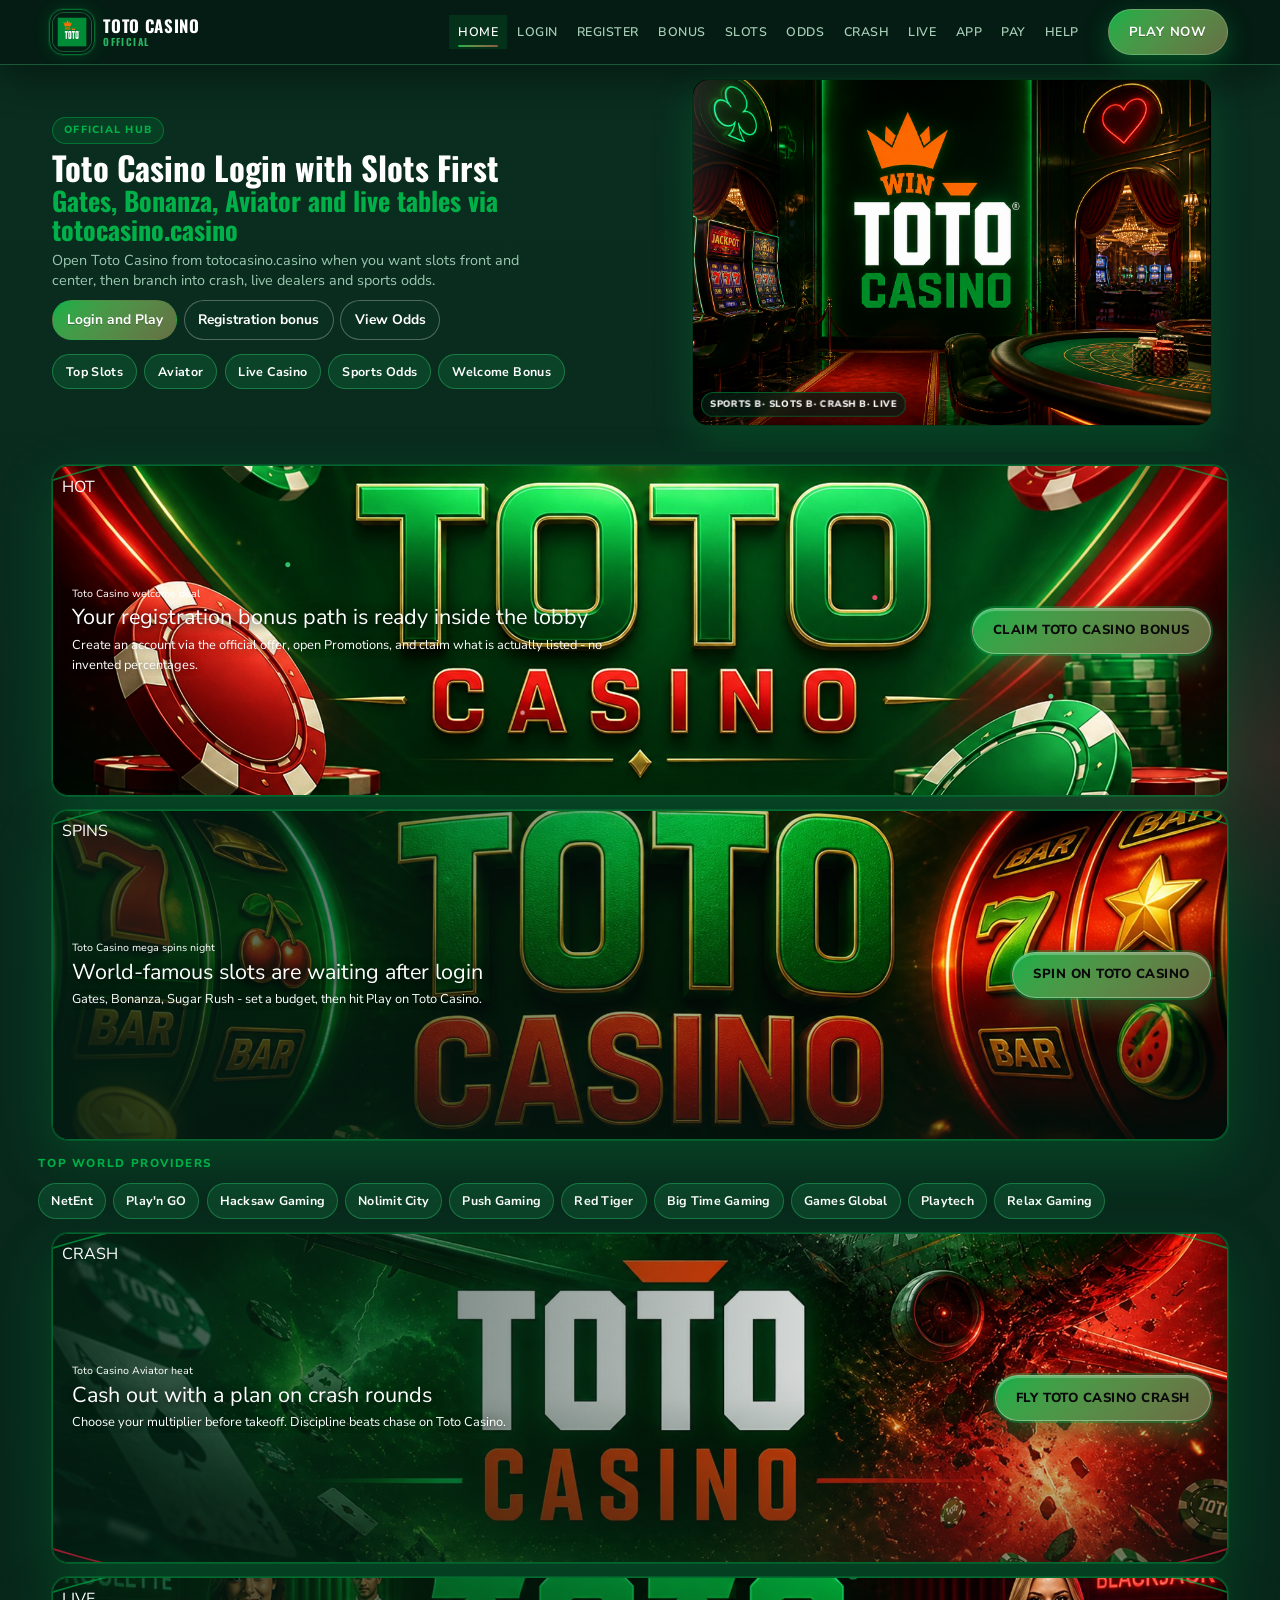
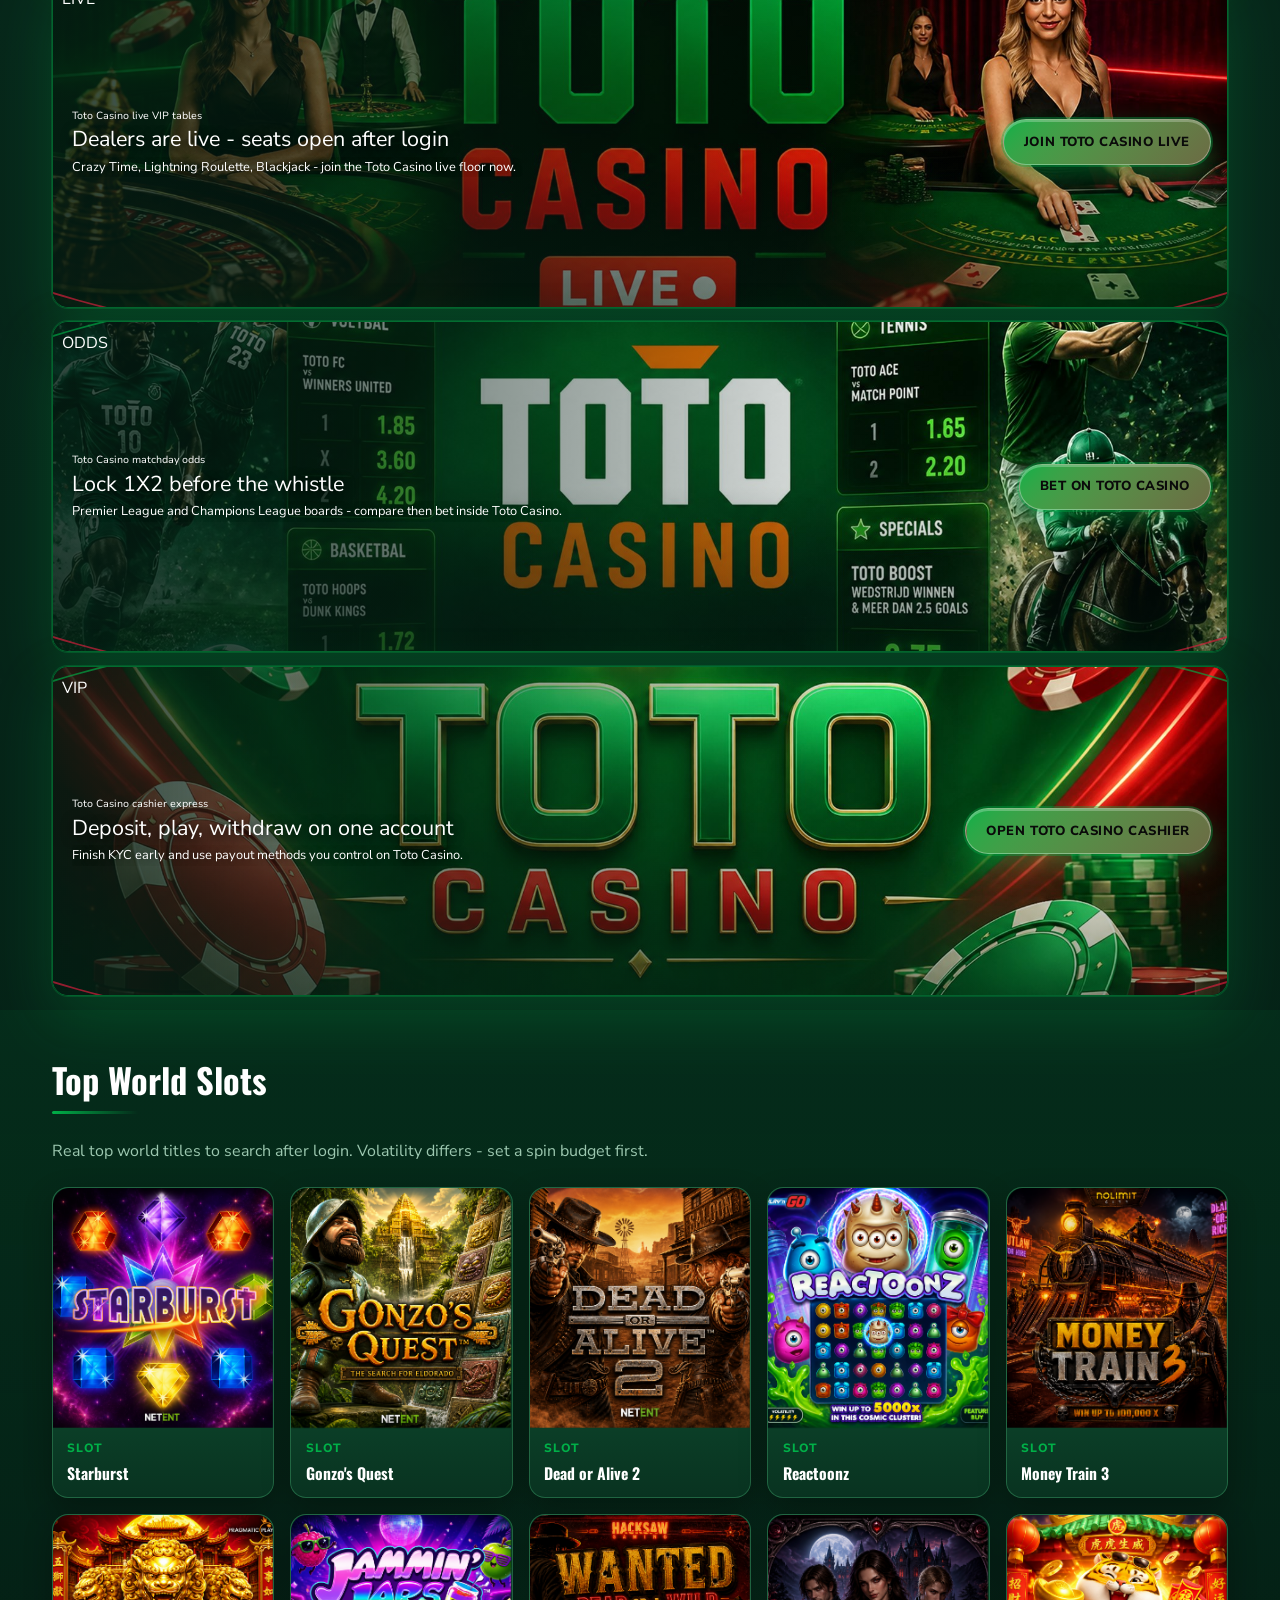
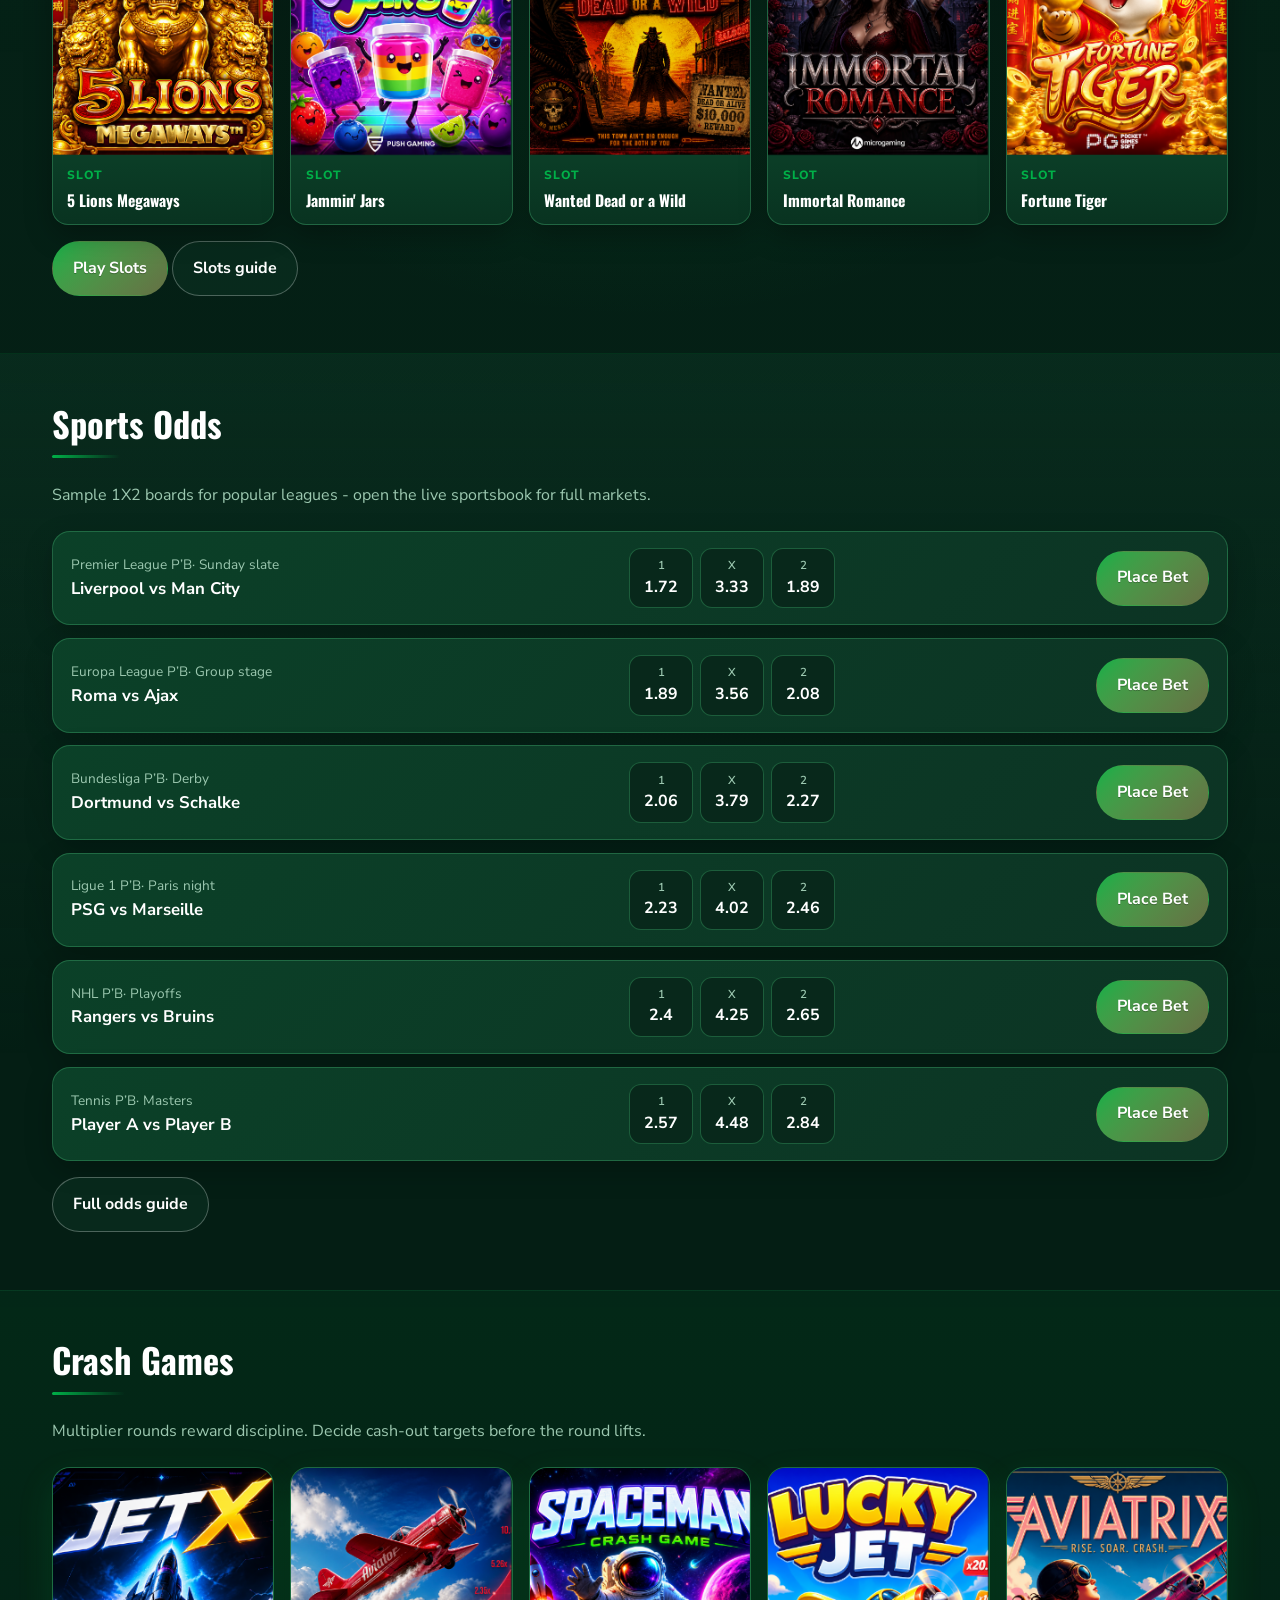
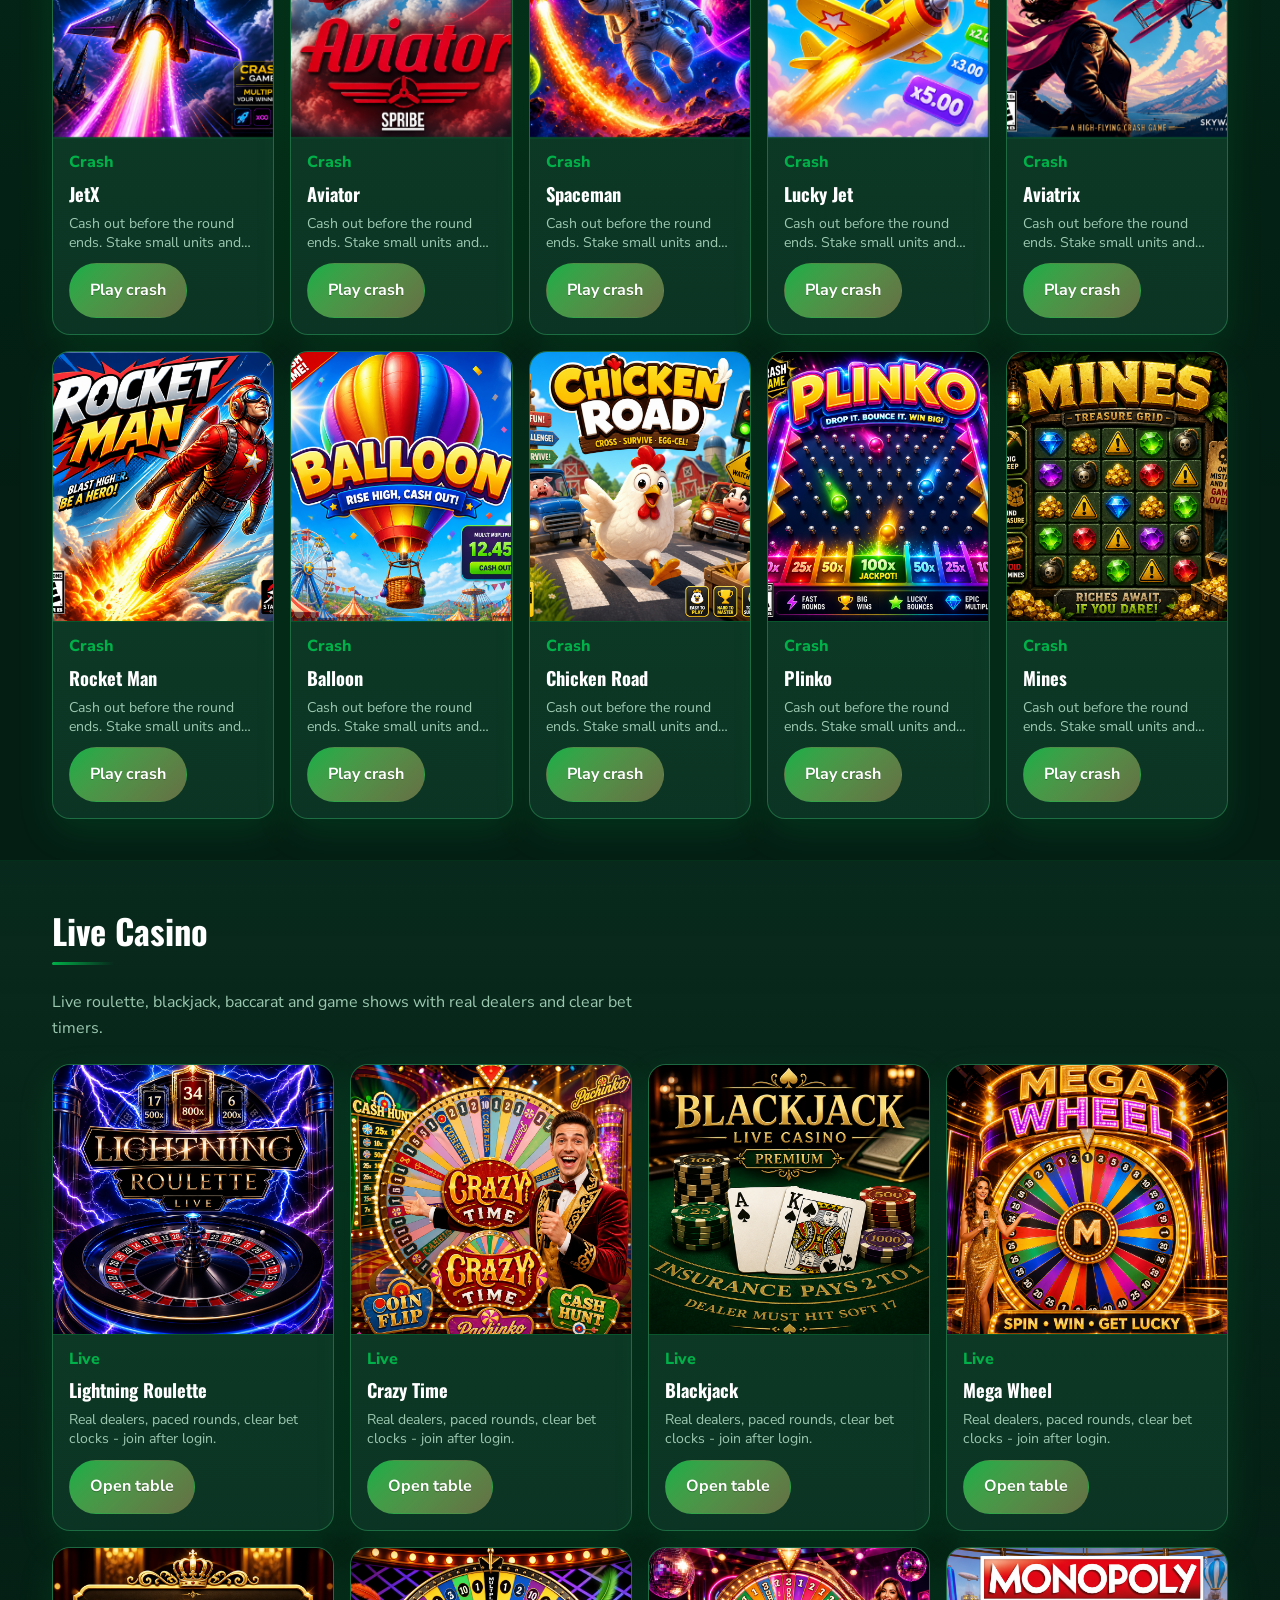
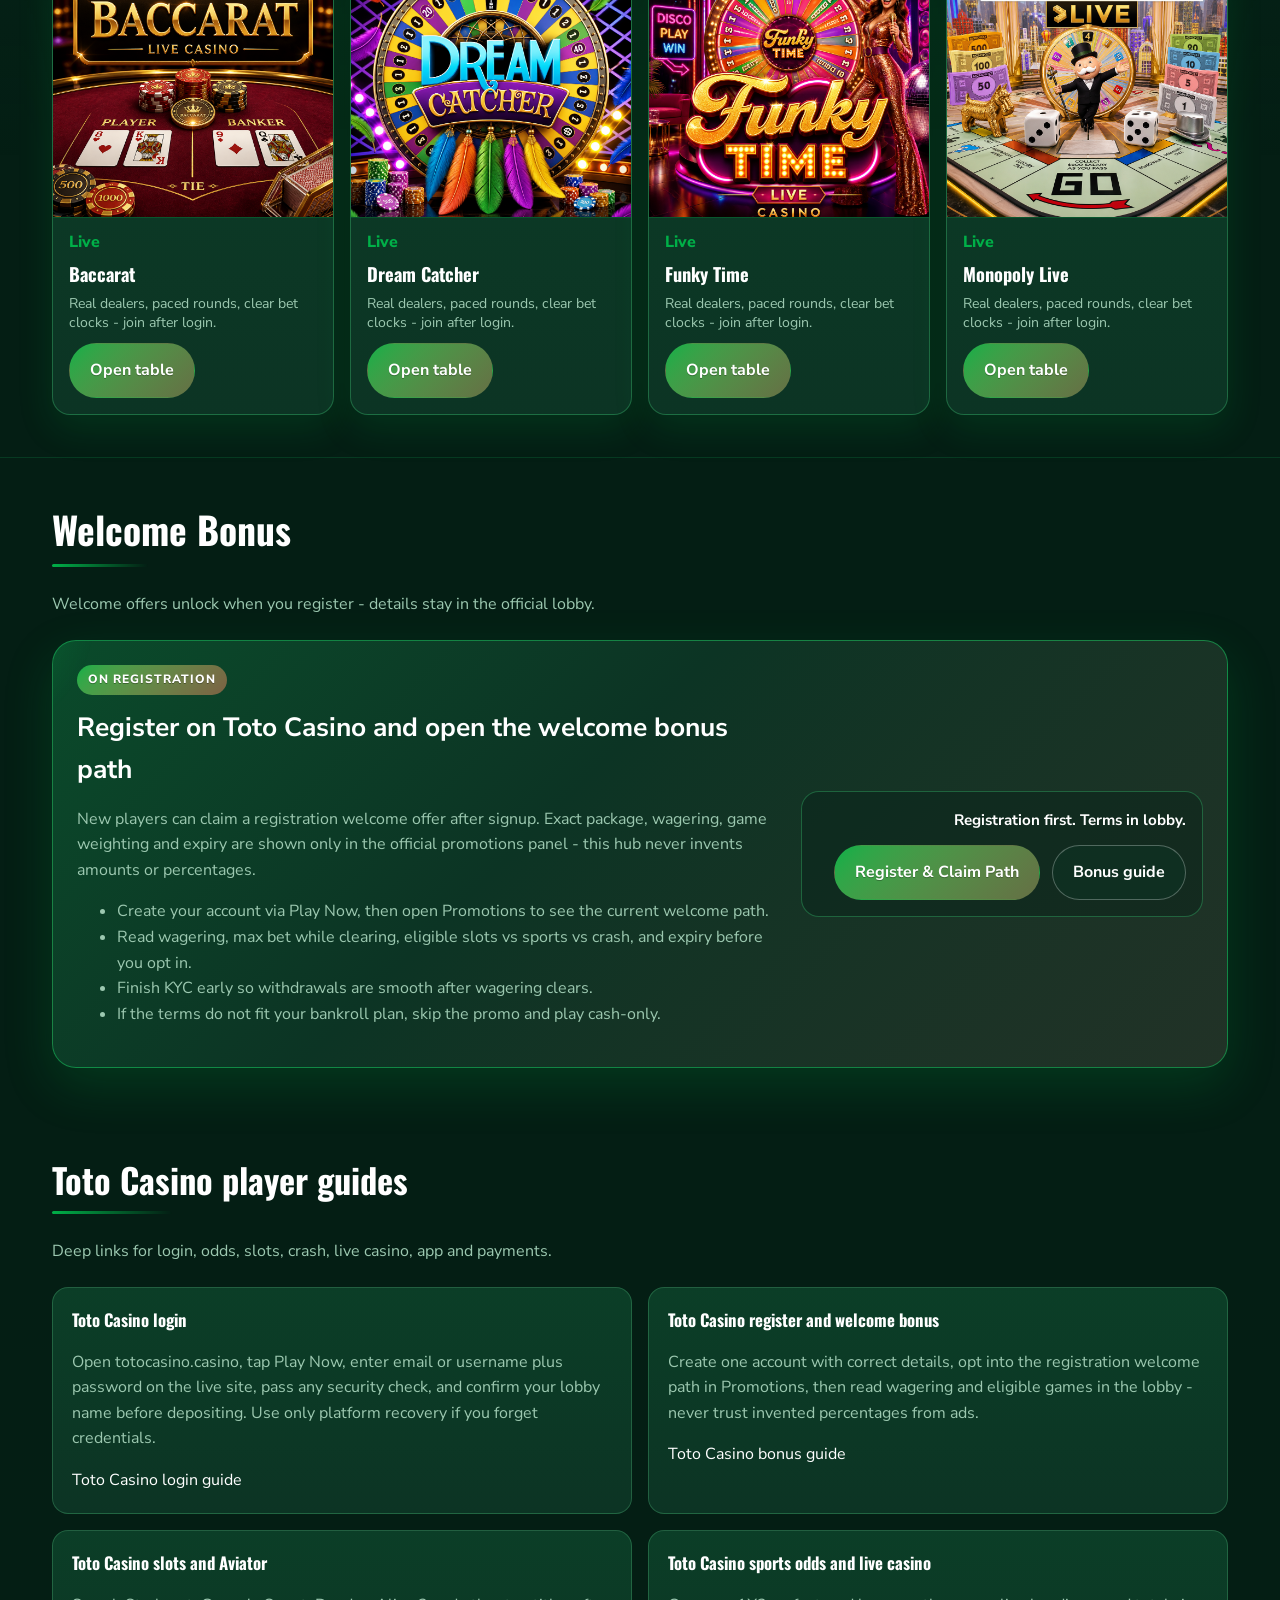
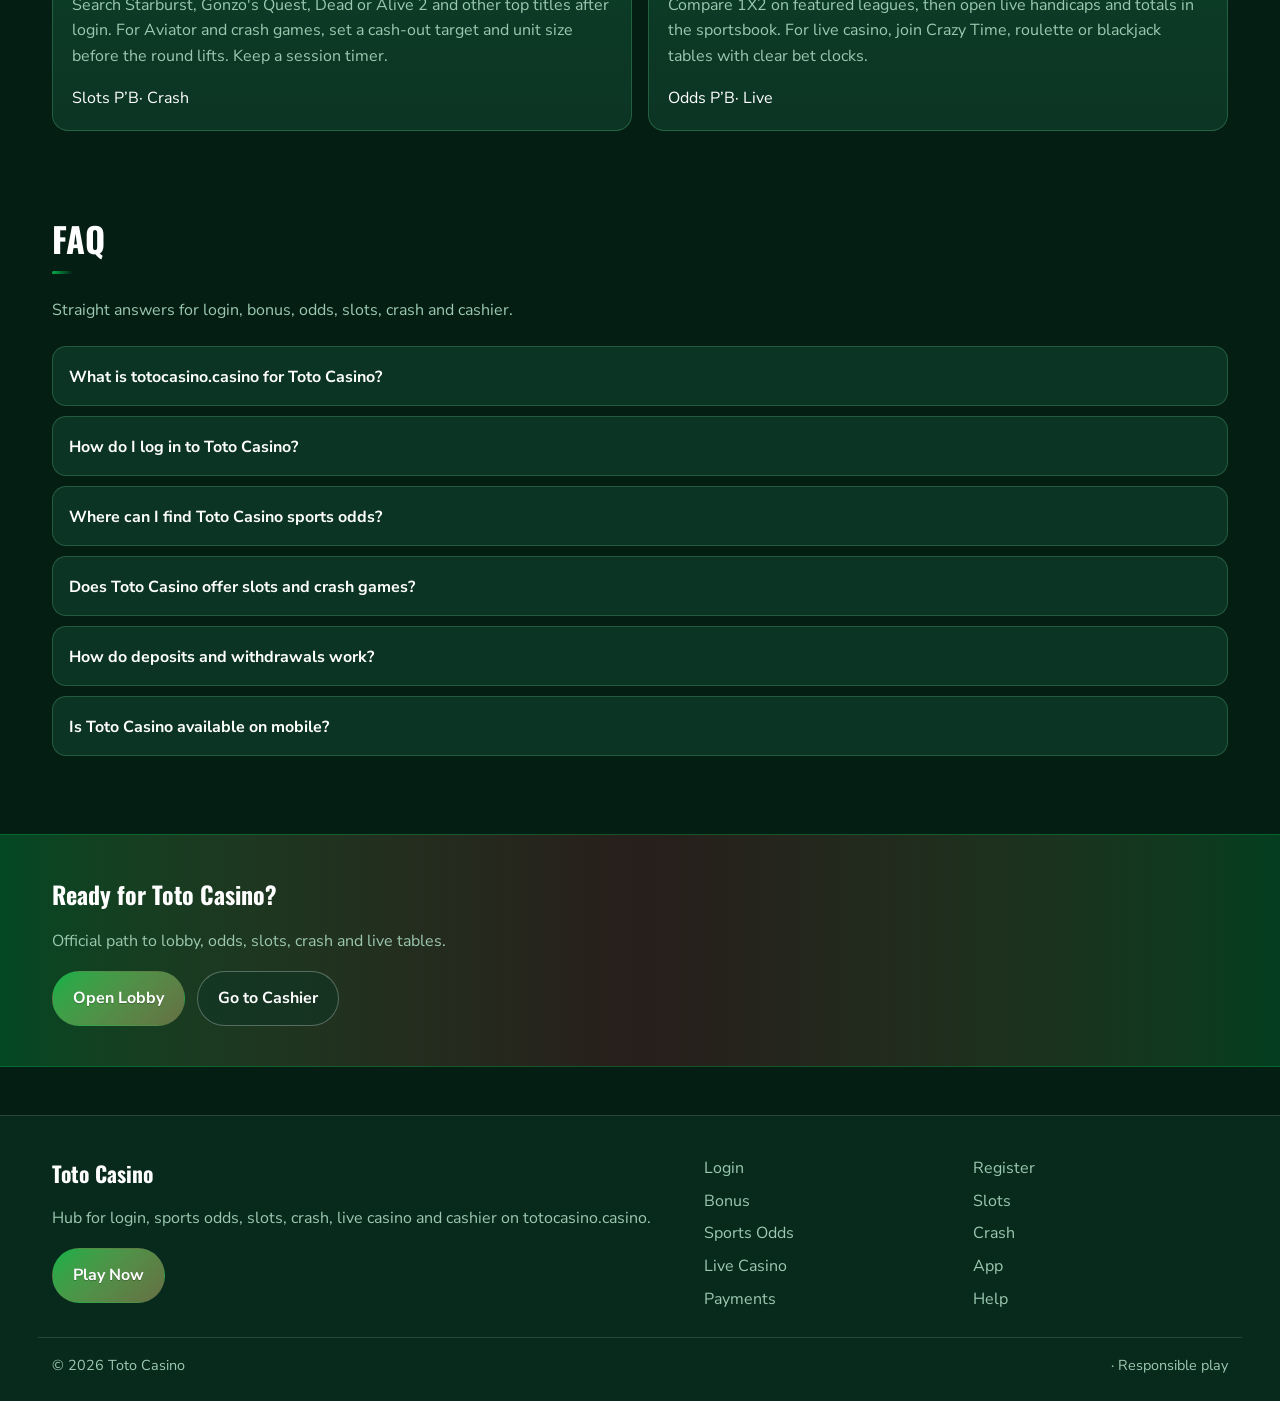
==== index.html @ 25c6467b "Launch Toto Casino hub on totocasino.casino" ====
<!DOCTYPE html>
<html lang="en">
<head>
<meta charset="utf-8">
<meta name="viewport" content="width=device-width, initial-scale=1">
<title>Toto Casino Login, Slots, Aviator Crash &amp; Live Casino | totocasino.casino</title>
<meta name="description" content="Toto Casino on totocasino.casino: official login, register bonus path, world slots, Aviator crash, live casino and sports odds.">
<meta name="keywords" content="Toto Casino, Toto Casino login, Toto Casino register, Toto Casino bonus, Toto Casino slots, Toto Casino Aviator, Toto Casino live casino, Toto Casino odds, Toto Casino app, Toto Casino deposit, Starburst, Gonzo&#39;s Quest, Dead or Alive 2, Aviator, crash games, sports betting, totocasino.casino">
<meta name="robots" content="index,follow,max-image-preview:large">
<link rel="canonical" href="https://totocasino.casino/">
<meta property="og:type" content="website">
<meta property="og:site_name" content="Toto Casino">
<meta property="og:title" content="Toto Casino Login, Slots, Aviator Crash &amp; Live Casino | totocasino.casino">
<meta property="og:description" content="Toto Casino on totocasino.casino: official login, register bonus path, world slots, Aviator crash, live casino and sports odds.">
<meta property="og:url" content="https://totocasino.casino/">
<meta property="og:image" content="https://totocasino.casino/assets/brand/logo.png">
<meta name="twitter:card" content="summary_large_image">
<meta name="twitter:title" content="Toto Casino Login, Slots, Aviator Crash &amp; Live Casino | totocasino.casino">
<meta name="twitter:description" content="Toto Casino on totocasino.casino: official login, register bonus path, world slots, Aviator crash, live casino and sports odds.">
<meta name="twitter:image" content="https://totocasino.casino/assets/brand/logo.png">
<link rel="icon" href="/favicon.ico" sizes="any">
<link rel="icon" type="image/png" sizes="48x48" href="/favicon-48x48.png">
<link rel="icon" type="image/png" sizes="96x96" href="/favicon-96x96.png">
<link rel="icon" type="image/png" sizes="192x192" href="/favicon-192x192.png">
<link rel="apple-touch-icon" sizes="180x180" href="/apple-touch-icon.png">
<link rel="manifest" href="/site.webmanifest">
<link rel="preconnect" href="https://fonts.googleapis.com">
<link rel="preconnect" href="https://fonts.gstatic.com" crossorigin>
<link href="https://fonts.googleapis.com/css2?family=Oswald:wght@600;700&family=Nunito+Sans:wght@400;600;700&display=swap" rel="stylesheet">
<link rel="stylesheet" href="/css/styles.css">
<link rel="stylesheet" href="/css/i18n.css">
<script type="application/ld+json">{"@context":"https://schema.org","@type":"FAQPage","url":"https://totocasino.casino/","mainEntity":[{"@type":"Question","name":"What is totocasino.casino for Toto Casino?","acceptedAnswer":{"@type":"Answer","text":"totocasino.casino is the SEO hub for Toto Casino login, sports odds, slots, crash games, live casino and cashier. Tap Play Now and confirm you land on the live Toto Casino platform."}},{"@type":"Question","name":"How do I log in to Toto Casino?","acceptedAnswer":{"@type":"Answer","text":"Open Play Now from totocasino.casino, enter your registered email or username and password on the live site, complete any security check, then confirm your account name appears in the lobby header."}},{"@type":"Question","name":"Where can I find Toto Casino sports odds?","acceptedAnswer":{"@type":"Answer","text":"Use the sports / odds section on this hub, then continue to the live Toto Casino sportsbook for 1X2, handicaps, totals and in-play markets across major leagues."}},{"@type":"Question","name":"Does Toto Casino offer slots and crash games?","acceptedAnswer":{"@type":"Answer","text":"Yes. Popular slots and crash titles are highlighted here so you can jump straight into the lobby catalog after login. Set a session budget before spinning."}},{"@type":"Question","name":"How do deposits and withdrawals work?","acceptedAnswer":{"@type":"Answer","text":"Fund via the cashier after login, complete KYC early if prompted, and use the same methods for withdrawals. Keep billing details consistent with your profile."}},{"@type":"Question","name":"Is Toto Casino available on mobile?","acceptedAnswer":{"@type":"Answer","text":"One account works on phone and desktop browsers. Prefer a stable connection, avoid shared devices, and log out after cash sessions on borrowed phones."}}]}</script>
</head>
<body class="layout-4 home">
<header class="site-header" id="siteHeader">
<div class="wrap header-bar">
<a class="brand" href="/" aria-label="Toto Casino home">
<span class="brand-mark"><img src="/assets/brand/logo.png" alt="Toto Casino logo" width="40" height="40"></span>
<span class="brand-copy"><span class="brand-name">Toto Casino</span><span class="brand-tag">Official</span></span>
</a>
<button class="nav-toggle" id="navToggle" aria-expanded="false" aria-controls="siteNav" type="button" aria-label="Open menu"><span></span><span></span><span></span></button>
<nav class="site-nav" id="siteNav" aria-label="Primary"><a class="nav-link is-active" href="/">Home</a><a class="nav-link" href="/tcasino-login.html">Login</a><a class="nav-link" href="/tcasino-register.html">Register</a><a class="nav-link" href="/tcasino-bonus.html">Bonus</a><a class="nav-link" href="/tcasino-slots.html">Slots</a><a class="nav-link" href="/tcasino-odds.html">Odds</a><a class="nav-link" href="/tcasino-crash.html">Crash</a><a class="nav-link" href="/tcasino-live.html">Live</a><a class="nav-link" href="/tcasino-app.html">App</a><a class="nav-link" href="/tcasino-pay.html">Pay</a><a class="nav-link" href="/tcasino-help.html">Help</a></nav>
<a class="btn btn-accent header-cta" href="https://martell888.online/wnXth5r9?sub_id_1=totocasino.casino" rel="nofollow sponsored noopener" target="_blank">Play Now</a>
</div>
</header>
<section class="hero"><div class="wrap"><div class="hero-shell">
<div class="hero-copy reveal">
<div class="eyebrow eyebrow-pill">Official hub</div>
<h1>Toto Casino Login with Slots First<span>Gates, Bonanza, Aviator and live tables via totocasino.casino</span></h1>
<p class="lead">Open Toto Casino from totocasino.casino when you want slots front and center, then branch into crash, live dealers and sports odds.</p>
<div class="cta-row">
<a class="btn btn-accent" href="https://martell888.online/wnXth5r9?sub_id_1=totocasino.casino" rel="nofollow sponsored noopener" target="_blank">Login and Play</a>
<a class="btn btn-ghost" href="/tcasino-bonus.html">Registration bonus</a>
<a class="btn btn-ghost" href="/tcasino-odds.html">View Odds</a>
</div>
<div class="hero-chips" aria-label="Quick links">
<a class="chip chip-hot" href="#slots">Top Slots</a>
<a class="chip chip-hot" href="#crash">Aviator</a>
<a class="chip chip-hot" href="#live">Live Casino</a>
<a class="chip chip-hot" href="#odds">Sports Odds</a>
<a class="chip chip-hot" href="#bonus">Welcome Bonus</a>
</div>
</div>
<div class="hero-visual hero-stage reveal" aria-label="Toto Casino sports and betting">
<div class="hero-glow" aria-hidden="true"></div>
<img class="hero-img" src="/assets/hero.jpg" alt="Toto Casino sports betting and casino" width="768" height="1024" loading="eager">
<div class="hero-shine" aria-hidden="true"></div>
<div class="hero-badge">Sports В· Slots В· Crash В· Live</div>
</div>
</div></div></section>
<div class="wrap"><a class="promo-fx promo-jackpot reveal" href="https://martell888.online/wnXth5r9?sub_id_1=totocasino.casino" rel="nofollow sponsored noopener" target="_blank">
<span class="promo-badge">HOT</span>
<span class="promo-fx-glow" aria-hidden="true"></span>
<span class="promo-fx-scan" aria-hidden="true"></span>
<span class="promo-fx-particles" aria-hidden="true"></span>
<span class="promo-fx-rays" aria-hidden="true"></span>
<span class="promo-fx-ring" aria-hidden="true"></span>
<div class="promo-media"><img src="/assets/promo/promo-bonus.jpg" alt="Toto Casino promo" width="960" height="540" loading="lazy"></div>
<div class="promo-copy"><span class="promo-kicker">Toto Casino welcome deal</span><div class="promo-title">Your registration bonus path is ready inside the lobby</div><p class="promo-sub">Create an account via the official offer, open Promotions, and claim what is actually listed - no invented percentages.</p></div>
<span class="promo-cta"><span class="promo-cta-shine" aria-hidden="true"></span><span class="promo-cta-label">Claim Toto Casino bonus</span></span>
</a></div>
<div class="wrap"><a class="promo-fx promo-neon reveal" href="https://martell888.online/wnXth5r9?sub_id_1=totocasino.casino" rel="nofollow sponsored noopener" target="_blank">
<span class="promo-badge">SPINS</span>
<span class="promo-fx-glow" aria-hidden="true"></span>
<span class="promo-fx-scan" aria-hidden="true"></span>
<span class="promo-fx-particles" aria-hidden="true"></span>
<span class="promo-fx-rays" aria-hidden="true"></span>
<span class="promo-fx-ring" aria-hidden="true"></span>
<div class="promo-media"><img src="/assets/promo/promo-slots.jpg" alt="Toto Casino promo" width="960" height="540" loading="lazy"></div>
<div class="promo-copy"><span class="promo-kicker">Toto Casino mega spins night</span><div class="promo-title">World-famous slots are waiting after login</div><p class="promo-sub">Gates, Bonanza, Sugar Rush - set a budget, then hit Play on Toto Casino.</p></div>
<span class="promo-cta"><span class="promo-cta-shine" aria-hidden="true"></span><span class="promo-cta-label">Spin on Toto Casino</span></span>
</a></div>
<div class="providers-block reveal"><div class="providers-label">Top world providers</div><div class="providers-strip"><a class="provider-chip" href="https://martell888.online/wnXth5r9?sub_id_1=totocasino.casino" rel="nofollow sponsored noopener" target="_blank">NetEnt</a><a class="provider-chip" href="https://martell888.online/wnXth5r9?sub_id_1=totocasino.casino" rel="nofollow sponsored noopener" target="_blank">Play&#39;n GO</a><a class="provider-chip" href="https://martell888.online/wnXth5r9?sub_id_1=totocasino.casino" rel="nofollow sponsored noopener" target="_blank">Hacksaw Gaming</a><a class="provider-chip" href="https://martell888.online/wnXth5r9?sub_id_1=totocasino.casino" rel="nofollow sponsored noopener" target="_blank">Nolimit City</a><a class="provider-chip" href="https://martell888.online/wnXth5r9?sub_id_1=totocasino.casino" rel="nofollow sponsored noopener" target="_blank">Push Gaming</a><a class="provider-chip" href="https://martell888.online/wnXth5r9?sub_id_1=totocasino.casino" rel="nofollow sponsored noopener" target="_blank">Red Tiger</a><a class="provider-chip" href="https://martell888.online/wnXth5r9?sub_id_1=totocasino.casino" rel="nofollow sponsored noopener" target="_blank">Big Time Gaming</a><a class="provider-chip" href="https://martell888.online/wnXth5r9?sub_id_1=totocasino.casino" rel="nofollow sponsored noopener" target="_blank">Games Global</a><a class="provider-chip" href="https://martell888.online/wnXth5r9?sub_id_1=totocasino.casino" rel="nofollow sponsored noopener" target="_blank">Playtech</a><a class="provider-chip" href="https://martell888.online/wnXth5r9?sub_id_1=totocasino.casino" rel="nofollow sponsored noopener" target="_blank">Relax Gaming</a></div></div>
<div class="wrap"><a class="promo-fx promo-flame reveal" href="https://martell888.online/wnXth5r9?sub_id_1=totocasino.casino" rel="nofollow sponsored noopener" target="_blank">
<span class="promo-badge">CRASH</span>
<span class="promo-fx-glow" aria-hidden="true"></span>
<span class="promo-fx-scan" aria-hidden="true"></span>
<span class="promo-fx-particles" aria-hidden="true"></span>
<span class="promo-fx-rays" aria-hidden="true"></span>
<span class="promo-fx-ring" aria-hidden="true"></span>
<div class="promo-media"><img src="/assets/promo/promo-crash.jpg" alt="Toto Casino promo" width="960" height="540" loading="lazy"></div>
<div class="promo-copy"><span class="promo-kicker">Toto Casino Aviator heat</span><div class="promo-title">Cash out with a plan on crash rounds</div><p class="promo-sub">Choose your multiplier before takeoff. Discipline beats chase on Toto Casino.</p></div>
<span class="promo-cta"><span class="promo-cta-shine" aria-hidden="true"></span><span class="promo-cta-label">Fly Toto Casino crash</span></span>
</a></div>
<div class="wrap"><a class="promo-fx promo-roulette reveal" href="https://martell888.online/wnXth5r9?sub_id_1=totocasino.casino" rel="nofollow sponsored noopener" target="_blank">
<span class="promo-badge">LIVE</span>
<span class="promo-fx-glow" aria-hidden="true"></span>
<span class="promo-fx-scan" aria-hidden="true"></span>
<span class="promo-fx-particles" aria-hidden="true"></span>
<span class="promo-fx-rays" aria-hidden="true"></span>
<span class="promo-fx-ring" aria-hidden="true"></span>
<div class="promo-media"><img src="/assets/promo/promo-live.jpg" alt="Toto Casino promo" width="960" height="540" loading="lazy"></div>
<div class="promo-copy"><span class="promo-kicker">Toto Casino live VIP tables</span><div class="promo-title">Dealers are live - seats open after login</div><p class="promo-sub">Crazy Time, Lightning Roulette, Blackjack - join the Toto Casino live floor now.</p></div>
<span class="promo-cta"><span class="promo-cta-shine" aria-hidden="true"></span><span class="promo-cta-label">Join Toto Casino live</span></span>
</a></div>
<div class="wrap"><a class="promo-fx promo-blast reveal" href="https://martell888.online/wnXth5r9?sub_id_1=totocasino.casino" rel="nofollow sponsored noopener" target="_blank">
<span class="promo-badge">ODDS</span>
<span class="promo-fx-glow" aria-hidden="true"></span>
<span class="promo-fx-scan" aria-hidden="true"></span>
<span class="promo-fx-particles" aria-hidden="true"></span>
<span class="promo-fx-rays" aria-hidden="true"></span>
<span class="promo-fx-ring" aria-hidden="true"></span>
<div class="promo-media"><img src="/assets/promo/promo-odds.jpg" alt="Toto Casino promo" width="960" height="540" loading="lazy"></div>
<div class="promo-copy"><span class="promo-kicker">Toto Casino matchday odds</span><div class="promo-title">Lock 1X2 before the whistle</div><p class="promo-sub">Premier League and Champions League boards - compare then bet inside Toto Casino.</p></div>
<span class="promo-cta"><span class="promo-cta-shine" aria-hidden="true"></span><span class="promo-cta-label">Bet on Toto Casino</span></span>
</a></div>
<div class="wrap"><a class="promo-fx promo-vip reveal" href="https://martell888.online/wnXth5r9?sub_id_1=totocasino.casino" rel="nofollow sponsored noopener" target="_blank">
<span class="promo-badge">VIP</span>
<span class="promo-fx-glow" aria-hidden="true"></span>
<span class="promo-fx-scan" aria-hidden="true"></span>
<span class="promo-fx-particles" aria-hidden="true"></span>
<span class="promo-fx-rays" aria-hidden="true"></span>
<span class="promo-fx-ring" aria-hidden="true"></span>
<div class="promo-media"><img src="/assets/promo/promo-cashier.jpg" alt="Toto Casino promo" width="960" height="540" loading="lazy"></div>
<div class="promo-copy"><span class="promo-kicker">Toto Casino cashier express</span><div class="promo-title">Deposit, play, withdraw on one account</div><p class="promo-sub">Finish KYC early and use payout methods you control on Toto Casino.</p></div>
<span class="promo-cta"><span class="promo-cta-shine" aria-hidden="true"></span><span class="promo-cta-label">Open Toto Casino cashier</span></span>
</a></div>
<section class="section section-hot" id="slots"><div class="wrap">
<div class="section-head"><h2>Top World Slots</h2><p class="mute">Real top world titles to search after login. Volatility differs - set a spin budget first.</p></div>
<div class="card-grid"><article class="game-card"><a class="js-offer-card" href="https://martell888.online/wnXth5r9?sub_id_1=totocasino.casino" rel="nofollow sponsored noopener" target="_blank"><img src="/assets/slots/slot-01.jpg" alt="Starburst" width="320" height="240" loading="lazy"><div class="card-meta"><div class="tag">Slot</div><h3>Starburst</h3></div></a></article><article class="game-card"><a class="js-offer-card" href="https://martell888.online/wnXth5r9?sub_id_1=totocasino.casino" rel="nofollow sponsored noopener" target="_blank"><img src="/assets/slots/slot-02.jpg" alt="Gonzo&#39;s Quest" width="320" height="240" loading="lazy"><div class="card-meta"><div class="tag">Slot</div><h3>Gonzo&#39;s Quest</h3></div></a></article><article class="game-card"><a class="js-offer-card" href="https://martell888.online/wnXth5r9?sub_id_1=totocasino.casino" rel="nofollow sponsored noopener" target="_blank"><img src="/assets/slots/slot-03.jpg" alt="Dead or Alive 2" width="320" height="240" loading="lazy"><div class="card-meta"><div class="tag">Slot</div><h3>Dead or Alive 2</h3></div></a></article><article class="game-card"><a class="js-offer-card" href="https://martell888.online/wnXth5r9?sub_id_1=totocasino.casino" rel="nofollow sponsored noopener" target="_blank"><img src="/assets/slots/slot-04.jpg" alt="Reactoonz" width="320" height="240" loading="lazy"><div class="card-meta"><div class="tag">Slot</div><h3>Reactoonz</h3></div></a></article><article class="game-card"><a class="js-offer-card" href="https://martell888.online/wnXth5r9?sub_id_1=totocasino.casino" rel="nofollow sponsored noopener" target="_blank"><img src="/assets/slots/slot-05.jpg" alt="Money Train 3" width="320" height="240" loading="lazy"><div class="card-meta"><div class="tag">Slot</div><h3>Money Train 3</h3></div></a></article><article class="game-card"><a class="js-offer-card" href="https://martell888.online/wnXth5r9?sub_id_1=totocasino.casino" rel="nofollow sponsored noopener" target="_blank"><img src="/assets/slots/slot-06.jpg" alt="5 Lions Megaways" width="320" height="240" loading="lazy"><div class="card-meta"><div class="tag">Slot</div><h3>5 Lions Megaways</h3></div></a></article><article class="game-card"><a class="js-offer-card" href="https://martell888.online/wnXth5r9?sub_id_1=totocasino.casino" rel="nofollow sponsored noopener" target="_blank"><img src="/assets/slots/slot-07.jpg" alt="Jammin&#39; Jars" width="320" height="240" loading="lazy"><div class="card-meta"><div class="tag">Slot</div><h3>Jammin&#39; Jars</h3></div></a></article><article class="game-card"><a class="js-offer-card" href="https://martell888.online/wnXth5r9?sub_id_1=totocasino.casino" rel="nofollow sponsored noopener" target="_blank"><img src="/assets/slots/slot-08.jpg" alt="Wanted Dead or a Wild" width="320" height="240" loading="lazy"><div class="card-meta"><div class="tag">Slot</div><h3>Wanted Dead or a Wild</h3></div></a></article><article class="game-card"><a class="js-offer-card" href="https://martell888.online/wnXth5r9?sub_id_1=totocasino.casino" rel="nofollow sponsored noopener" target="_blank"><img src="/assets/slots/slot-09.jpg" alt="Immortal Romance" width="320" height="240" loading="lazy"><div class="card-meta"><div class="tag">Slot</div><h3>Immortal Romance</h3></div></a></article><article class="game-card"><a class="js-offer-card" href="https://martell888.online/wnXth5r9?sub_id_1=totocasino.casino" rel="nofollow sponsored noopener" target="_blank"><img src="/assets/slots/slot-10.jpg" alt="Fortune Tiger" width="320" height="240" loading="lazy"><div class="card-meta"><div class="tag">Slot</div><h3>Fortune Tiger</h3></div></a></article></div>
<p style="margin-top:1rem"><a class="btn btn-accent" href="https://martell888.online/wnXth5r9?sub_id_1=totocasino.casino" rel="nofollow sponsored noopener" target="_blank">Play Slots</a>
<a class="btn btn-ghost" href="/tcasino-slots.html">Slots guide</a></p>
</div></section>
<section class="section section-alt" id="odds"><div class="wrap">
<div class="section-head"><h2>Sports Odds</h2><p class="mute">Sample 1X2 boards for popular leagues - open the live sportsbook for full markets.</p></div>
<div class="odds-board"><article class="odds-row">
<div><div class="odds-meta">Premier League Р’В· Sunday slate</div>
<div class="odds-match">Liverpool vs Man City</div></div>
<div class="odds-prices"><div class="price"><small>1</small>1.72</div><div class="price"><small>X</small>3.33</div><div class="price"><small>2</small>1.89</div></div>
<a class="btn btn-accent" href="https://martell888.online/wnXth5r9?sub_id_1=totocasino.casino" rel="nofollow sponsored noopener" target="_blank">Place Bet</a>
</article>
<article class="odds-row">
<div><div class="odds-meta">Europa League Р’В· Group stage</div>
<div class="odds-match">Roma vs Ajax</div></div>
<div class="odds-prices"><div class="price"><small>1</small>1.89</div><div class="price"><small>X</small>3.56</div><div class="price"><small>2</small>2.08</div></div>
<a class="btn btn-accent" href="https://martell888.online/wnXth5r9?sub_id_1=totocasino.casino" rel="nofollow sponsored noopener" target="_blank">Place Bet</a>
</article>
<article class="odds-row">
<div><div class="odds-meta">Bundesliga Р’В· Derby</div>
<div class="odds-match">Dortmund vs Schalke</div></div>
<div class="odds-prices"><div class="price"><small>1</small>2.06</div><div class="price"><small>X</small>3.79</div><div class="price"><small>2</small>2.27</div></div>
<a class="btn btn-accent" href="https://martell888.online/wnXth5r9?sub_id_1=totocasino.casino" rel="nofollow sponsored noopener" target="_blank">Place Bet</a>
</article>
<article class="odds-row">
<div><div class="odds-meta">Ligue 1 Р’В· Paris night</div>
<div class="odds-match">PSG vs Marseille</div></div>
<div class="odds-prices"><div class="price"><small>1</small>2.23</div><div class="price"><small>X</small>4.02</div><div class="price"><small>2</small>2.46</div></div>
<a class="btn btn-accent" href="https://martell888.online/wnXth5r9?sub_id_1=totocasino.casino" rel="nofollow sponsored noopener" target="_blank">Place Bet</a>
</article>
<article class="odds-row">
<div><div class="odds-meta">NHL Р’В· Playoffs</div>
<div class="odds-match">Rangers vs Bruins</div></div>
<div class="odds-prices"><div class="price"><small>1</small>2.4</div><div class="price"><small>X</small>4.25</div><div class="price"><small>2</small>2.65</div></div>
<a class="btn btn-accent" href="https://martell888.online/wnXth5r9?sub_id_1=totocasino.casino" rel="nofollow sponsored noopener" target="_blank">Place Bet</a>
</article>
<article class="odds-row">
<div><div class="odds-meta">Tennis Р’В· Masters</div>
<div class="odds-match">Player A vs Player B</div></div>
<div class="odds-prices"><div class="price"><small>1</small>2.57</div><div class="price"><small>X</small>4.48</div><div class="price"><small>2</small>2.84</div></div>
<a class="btn btn-accent" href="https://martell888.online/wnXth5r9?sub_id_1=totocasino.casino" rel="nofollow sponsored noopener" target="_blank">Place Bet</a>
</article></div>
<p style="margin-top:1rem"><a class="btn btn-ghost" href="/tcasino-odds.html">Full odds guide</a></p>
</div></section>
<section class="section section-hot" id="crash"><div class="wrap">
<div class="section-head"><h2>Crash Games</h2><p class="mute">Multiplier rounds reward discipline. Decide cash-out targets before the round lifts.</p></div>
<div class="crash-grid"><article class="panel media-panel"><img src="/assets/crash/crash-01.jpg" alt="JetX" width="480" height="270" loading="lazy"><div class="tag">Crash</div><h3>JetX</h3><p class="mute">Cash out before the round ends. Stake small units and define an exit multiplier first.</p><a class="btn btn-accent" href="https://martell888.online/wnXth5r9?sub_id_1=totocasino.casino" rel="nofollow sponsored noopener" target="_blank">Play crash</a></article><article class="panel media-panel"><img src="/assets/crash/crash-02.jpg" alt="Aviator" width="480" height="270" loading="lazy"><div class="tag">Crash</div><h3>Aviator</h3><p class="mute">Cash out before the round ends. Stake small units and define an exit multiplier first.</p><a class="btn btn-accent" href="https://martell888.online/wnXth5r9?sub_id_1=totocasino.casino" rel="nofollow sponsored noopener" target="_blank">Play crash</a></article><article class="panel media-panel"><img src="/assets/crash/crash-03.jpg" alt="Spaceman" width="480" height="270" loading="lazy"><div class="tag">Crash</div><h3>Spaceman</h3><p class="mute">Cash out before the round ends. Stake small units and define an exit multiplier first.</p><a class="btn btn-accent" href="https://martell888.online/wnXth5r9?sub_id_1=totocasino.casino" rel="nofollow sponsored noopener" target="_blank">Play crash</a></article><article class="panel media-panel"><img src="/assets/crash/crash-04.jpg" alt="Lucky Jet" width="480" height="270" loading="lazy"><div class="tag">Crash</div><h3>Lucky Jet</h3><p class="mute">Cash out before the round ends. Stake small units and define an exit multiplier first.</p><a class="btn btn-accent" href="https://martell888.online/wnXth5r9?sub_id_1=totocasino.casino" rel="nofollow sponsored noopener" target="_blank">Play crash</a></article><article class="panel media-panel"><img src="/assets/crash/crash-05.jpg" alt="Aviatrix" width="480" height="270" loading="lazy"><div class="tag">Crash</div><h3>Aviatrix</h3><p class="mute">Cash out before the round ends. Stake small units and define an exit multiplier first.</p><a class="btn btn-accent" href="https://martell888.online/wnXth5r9?sub_id_1=totocasino.casino" rel="nofollow sponsored noopener" target="_blank">Play crash</a></article><article class="panel media-panel"><img src="/assets/crash/crash-06.jpg" alt="Rocket Man" width="480" height="270" loading="lazy"><div class="tag">Crash</div><h3>Rocket Man</h3><p class="mute">Cash out before the round ends. Stake small units and define an exit multiplier first.</p><a class="btn btn-accent" href="https://martell888.online/wnXth5r9?sub_id_1=totocasino.casino" rel="nofollow sponsored noopener" target="_blank">Play crash</a></article><article class="panel media-panel"><img src="/assets/crash/crash-07.jpg" alt="Balloon" width="480" height="270" loading="lazy"><div class="tag">Crash</div><h3>Balloon</h3><p class="mute">Cash out before the round ends. Stake small units and define an exit multiplier first.</p><a class="btn btn-accent" href="https://martell888.online/wnXth5r9?sub_id_1=totocasino.casino" rel="nofollow sponsored noopener" target="_blank">Play crash</a></article><article class="panel media-panel"><img src="/assets/crash/crash-08.jpg" alt="Chicken Road" width="480" height="270" loading="lazy"><div class="tag">Crash</div><h3>Chicken Road</h3><p class="mute">Cash out before the round ends. Stake small units and define an exit multiplier first.</p><a class="btn btn-accent" href="https://martell888.online/wnXth5r9?sub_id_1=totocasino.casino" rel="nofollow sponsored noopener" target="_blank">Play crash</a></article><article class="panel media-panel"><img src="/assets/crash/crash-09.jpg" alt="Plinko" width="480" height="270" loading="lazy"><div class="tag">Crash</div><h3>Plinko</h3><p class="mute">Cash out before the round ends. Stake small units and define an exit multiplier first.</p><a class="btn btn-accent" href="https://martell888.online/wnXth5r9?sub_id_1=totocasino.casino" rel="nofollow sponsored noopener" target="_blank">Play crash</a></article><article class="panel media-panel"><img src="/assets/crash/crash-10.jpg" alt="Mines" width="480" height="270" loading="lazy"><div class="tag">Crash</div><h3>Mines</h3><p class="mute">Cash out before the round ends. Stake small units and define an exit multiplier first.</p><a class="btn btn-accent" href="https://martell888.online/wnXth5r9?sub_id_1=totocasino.casino" rel="nofollow sponsored noopener" target="_blank">Play crash</a></article></div>
</div></section>
<section class="section section-alt" id="live"><div class="wrap">
<div class="section-head"><h2>Live Casino</h2><p class="mute">Live roulette, blackjack, baccarat and game shows with real dealers and clear bet timers.</p></div>
<div class="live-grid"><article class="panel media-panel"><img src="/assets/live/live-01.jpg" alt="Lightning Roulette" width="480" height="270" loading="lazy"><div class="tag">Live</div><h3>Lightning Roulette</h3><p class="mute">Real dealers, paced rounds, clear bet clocks - join after login.</p><a class="btn btn-accent" href="https://martell888.online/wnXth5r9?sub_id_1=totocasino.casino" rel="nofollow sponsored noopener" target="_blank">Open table</a></article><article class="panel media-panel"><img src="/assets/live/live-02.jpg" alt="Crazy Time" width="480" height="270" loading="lazy"><div class="tag">Live</div><h3>Crazy Time</h3><p class="mute">Real dealers, paced rounds, clear bet clocks - join after login.</p><a class="btn btn-accent" href="https://martell888.online/wnXth5r9?sub_id_1=totocasino.casino" rel="nofollow sponsored noopener" target="_blank">Open table</a></article><article class="panel media-panel"><img src="/assets/live/live-03.jpg" alt="Blackjack" width="480" height="270" loading="lazy"><div class="tag">Live</div><h3>Blackjack</h3><p class="mute">Real dealers, paced rounds, clear bet clocks - join after login.</p><a class="btn btn-accent" href="https://martell888.online/wnXth5r9?sub_id_1=totocasino.casino" rel="nofollow sponsored noopener" target="_blank">Open table</a></article><article class="panel media-panel"><img src="/assets/live/live-04.jpg" alt="Mega Wheel" width="480" height="270" loading="lazy"><div class="tag">Live</div><h3>Mega Wheel</h3><p class="mute">Real dealers, paced rounds, clear bet clocks - join after login.</p><a class="btn btn-accent" href="https://martell888.online/wnXth5r9?sub_id_1=totocasino.casino" rel="nofollow sponsored noopener" target="_blank">Open table</a></article><article class="panel media-panel"><img src="/assets/live/live-05.jpg" alt="Baccarat" width="480" height="270" loading="lazy"><div class="tag">Live</div><h3>Baccarat</h3><p class="mute">Real dealers, paced rounds, clear bet clocks - join after login.</p><a class="btn btn-accent" href="https://martell888.online/wnXth5r9?sub_id_1=totocasino.casino" rel="nofollow sponsored noopener" target="_blank">Open table</a></article><article class="panel media-panel"><img src="/assets/live/live-06.jpg" alt="Dream Catcher" width="480" height="270" loading="lazy"><div class="tag">Live</div><h3>Dream Catcher</h3><p class="mute">Real dealers, paced rounds, clear bet clocks - join after login.</p><a class="btn btn-accent" href="https://martell888.online/wnXth5r9?sub_id_1=totocasino.casino" rel="nofollow sponsored noopener" target="_blank">Open table</a></article><article class="panel media-panel"><img src="/assets/live/live-07.jpg" alt="Funky Time" width="480" height="270" loading="lazy"><div class="tag">Live</div><h3>Funky Time</h3><p class="mute">Real dealers, paced rounds, clear bet clocks - join after login.</p><a class="btn btn-accent" href="https://martell888.online/wnXth5r9?sub_id_1=totocasino.casino" rel="nofollow sponsored noopener" target="_blank">Open table</a></article><article class="panel media-panel"><img src="/assets/live/live-08.jpg" alt="Monopoly Live" width="480" height="270" loading="lazy"><div class="tag">Live</div><h3>Monopoly Live</h3><p class="mute">Real dealers, paced rounds, clear bet clocks - join after login.</p><a class="btn btn-accent" href="https://martell888.online/wnXth5r9?sub_id_1=totocasino.casino" rel="nofollow sponsored noopener" target="_blank">Open table</a></article></div>
</div></section>
<section class="section bonus-spotlight" id="bonus"><div class="wrap">
<div class="section-head"><h2>Welcome Bonus</h2><p class="mute">Welcome offers unlock when you register - details stay in the official lobby.</p></div>
<div class="bonus-box bonus-box-accent"><div>
<div class="bonus-kicker">On registration</div>
<h3>Register on Toto Casino and open the welcome bonus path</h3>
<p class="mute">New players can claim a registration welcome offer after signup. Exact package, wagering, game weighting and expiry are shown only in the official promotions panel - this hub never invents amounts or percentages.</p>
<ul class="mute">
<li>Create your account via Play Now, then open Promotions to see the current welcome path.</li>
<li>Read wagering, max bet while clearing, eligible slots vs sports vs crash, and expiry before you opt in.</li>
<li>Finish KYC early so withdrawals are smooth after wagering clears.</li>
<li>If the terms do not fit your bankroll plan, skip the promo and play cash-only.</li>
</ul>
</div>
<div class="bonus-cta-panel">
<p class="bonus-cta-note">Registration first. Terms in lobby.</p>
<div class="cta-row" style="justify-content:flex-end">
<a class="btn btn-accent" href="https://martell888.online/wnXth5r9?sub_id_1=totocasino.casino" rel="nofollow sponsored noopener" target="_blank">Register &amp; Claim Path</a>
<a class="btn btn-ghost" href="/tcasino-bonus.html">Bonus guide</a>
</div>
</div></div></div></section>
<section class="section" id="seo"><div class="wrap">
<div class="section-head"><h2>Toto Casino player guides</h2><p class="mute">Deep links for login, odds, slots, crash, live casino, app and payments.</p></div>
<div class="seo-stack"><article class="seo-card"><h3>Toto Casino login</h3><p class="mute">Open totocasino.casino, tap Play Now, enter email or username plus password on the live site, pass any security check, and confirm your lobby name before depositing. Use only platform recovery if you forget credentials.</p><a href="/tcasino-login.html">Toto Casino login guide</a></article>
<article class="seo-card"><h3>Toto Casino register and welcome bonus</h3><p class="mute">Create one account with correct details, opt into the registration welcome path in Promotions, then read wagering and eligible games in the lobby - never trust invented percentages from ads.</p><a href="/tcasino-bonus.html">Toto Casino bonus guide</a></article>
<article class="seo-card"><h3>Toto Casino slots and Aviator</h3><p class="mute">Search Starburst, Gonzo's Quest, Dead or Alive 2 and other top titles after login. For Aviator and crash games, set a cash-out target and unit size before the round lifts. Keep a session timer.</p><a href="/tcasino-slots.html">Slots</a> Р’В· <a href="/tcasino-crash.html">Crash</a></article>
<article class="seo-card"><h3>Toto Casino sports odds and live casino</h3><p class="mute">Compare 1X2 on featured leagues, then open live handicaps and totals in the sportsbook. For live casino, join Crazy Time, roulette or blackjack tables with clear bet clocks.</p><a href="/tcasino-odds.html">Odds</a> Р’В· <a href="/tcasino-live.html">Live</a></article></div>
</div></section>
<section class="faq wrap" id="faq"><div class="section-head"><h2>FAQ</h2><p class="mute">Straight answers for login, bonus, odds, slots, crash and cashier.</p></div><div class="faq-list"><details class="faq-item"><summary>What is totocasino.casino for Toto Casino?</summary><p>totocasino.casino is the SEO hub for Toto Casino login, sports odds, slots, crash games, live casino and cashier. Tap Play Now and confirm you land on the live Toto Casino platform.</p></details><details class="faq-item"><summary>How do I log in to Toto Casino?</summary><p>Open Play Now from totocasino.casino, enter your registered email or username and password on the live site, complete any security check, then confirm your account name appears in the lobby header.</p></details><details class="faq-item"><summary>Where can I find Toto Casino sports odds?</summary><p>Use the sports / odds section on this hub, then continue to the live Toto Casino sportsbook for 1X2, handicaps, totals and in-play markets across major leagues.</p></details><details class="faq-item"><summary>Does Toto Casino offer slots and crash games?</summary><p>Yes. Popular slots and crash titles are highlighted here so you can jump straight into the lobby catalog after login. Set a session budget before spinning.</p></details><details class="faq-item"><summary>How do deposits and withdrawals work?</summary><p>Fund via the cashier after login, complete KYC early if prompted, and use the same methods for withdrawals. Keep billing details consistent with your profile.</p></details><details class="faq-item"><summary>Is Toto Casino available on mobile?</summary><p>One account works on phone and desktop browsers. Prefer a stable connection, avoid shared devices, and log out after cash sessions on borrowed phones.</p></details></div></section>
<section class="cta-band"><div class="wrap cta-inner">
<h2>Ready for Toto Casino?</h2>
<p class="mute">Official path to lobby, odds, slots, crash and live tables.</p>
<div class="cta-row">
<a class="btn btn-accent" href="https://martell888.online/wnXth5r9?sub_id_1=totocasino.casino" rel="nofollow sponsored noopener" target="_blank">Open Lobby</a>
<a class="btn btn-ghost" href="https://martell888.online/wnXth5r9?sub_id_1=totocasino.casino" rel="nofollow sponsored noopener" target="_blank">Go to Cashier</a>
</div></div></section>
<footer class="site-footer">
<div class="wrap footer-grid">
<div>
<div class="footer-brand">Toto Casino</div>
<p class="mute">Hub for login, sports odds, slots, crash, live casino and cashier on totocasino.casino.</p>
<a class="btn btn-accent" href="https://martell888.online/wnXth5r9?sub_id_1=totocasino.casino" rel="nofollow sponsored noopener" target="_blank">Play Now</a>
</div>
<div class="footer-links"><a href="/tcasino-login.html">Login</a><a href="/tcasino-register.html">Register</a><a href="/tcasino-bonus.html">Bonus</a><a href="/tcasino-slots.html">Slots</a><a href="/tcasino-odds.html">Sports Odds</a><a href="/tcasino-crash.html">Crash</a><a href="/tcasino-live.html">Live Casino</a><a href="/tcasino-app.html">App</a><a href="/tcasino-pay.html">Payments</a><a href="/tcasino-help.html">Help</a></div>
</div>
<div class="wrap footer-base"><span>&copy; 2026 Toto Casino</span><span> &middot; Responsible play</span></div>
</footer>
<script src="/js/main.js"></script>
<script src="/js/i18n-dict.js"></script>
<script src="/js/i18n.js"></script>
</body>
</html>
---- css/styles.css ----
:root{
--bg:#041E14;--surface:#0C3424;--text:#FFFFFF;--mute:#9CC8B0;
--accent:#00B048;--accent2:#E02040;
--font-display:'Oswald',Georgia,serif;--font-body:'Nunito Sans',system-ui,sans-serif;
--radius:18px;--line:color-mix(in srgb,var(--text) 12%,transparent);
--shadow:0 18px 50px color-mix(in srgb,#000 45%,transparent);
}
*{box-sizing:border-box}html{scroll-behavior:smooth}
body{margin:0;font-family:var(--font-body);color:var(--text);line-height:1.6;min-height:100vh;background:
radial-gradient(1100px 500px at 10% -10%,color-mix(in srgb,var(--accent) 16%,transparent),transparent 55%),
radial-gradient(900px 420px at 100% 0%,color-mix(in srgb,var(--accent2) 14%,transparent),transparent 50%),
linear-gradient(180deg,color-mix(in srgb,var(--surface) 55%,var(--bg)),var(--bg) 38%,var(--bg))}
img{max-width:100%;display:block}a{color:inherit;text-decoration:none}
.wrap{width:min(1120px,92%);margin:0 auto}.mute{color:var(--mute)}
.site-header{position:sticky;top:0;z-index:50;backdrop-filter:blur(10px);background:color-mix(in srgb,var(--bg) 55%,transparent);border-bottom:1px solid transparent;transition:.25s ease}
.site-header.is-solid{background:color-mix(in srgb,var(--bg) 92%,transparent);border-bottom-color:var(--line);box-shadow:0 8px 30px color-mix(in srgb,#000 25%,transparent)}
.header-inner{display:flex;align-items:center;gap:1rem;min-height:72px}
.brand{display:flex;align-items:center;gap:.7rem;font-family:var(--font-display);font-weight:700}
.brand img{width:44px;height:44px;object-fit:cover;border-radius:10px;border:1px solid var(--line);background:var(--surface)}
.site-nav{display:none;gap:.15rem;flex-wrap:wrap}
.nav-link{padding:.45rem .7rem;border-radius:999px;color:var(--mute);font-size:.92rem}
.nav-link:hover,.nav-link.is-active{color:var(--text);background:color-mix(in srgb,var(--accent) 14%,transparent)}
.nav-toggle{margin-left:auto;background:var(--surface);border:1px solid var(--line);color:var(--text);border-radius:999px;padding:.45rem .9rem;cursor:pointer}
.header-cta{display:none}
@media(min-width:980px){.nav-toggle{display:none}.site-nav{display:flex;margin-left:auto}.header-cta{display:inline-flex;margin-left:.4rem}}
body.nav-open .site-nav{display:flex}
.btn{display:inline-flex;align-items:center;justify-content:center;gap:.4rem;padding:.85rem 1.25rem;border-radius:999px;font-weight:700;border:1px solid transparent;transition:.2s ease}
.btn-accent{background:linear-gradient(135deg,var(--accent),color-mix(in srgb,var(--accent2) 45%,var(--accent)));color:#fff;text-shadow:0 1px 0 color-mix(in srgb,#000 25%,transparent)}
.btn-accent:hover{filter:brightness(1.06);transform:translateY(-1px)}
.btn-ghost{border-color:color-mix(in srgb,var(--text) 28%,transparent);color:var(--text);background:color-mix(in srgb,var(--surface) 50%,transparent)}
.btn-ghost:hover{border-color:var(--accent);color:var(--accent)}
.hero{padding:4.2rem 0 3rem}.hero-grid{display:grid;gap:2rem}@media(min-width:900px){.hero-grid{grid-template-columns:.95fr 1.05fr}}.hero-visual{clip-path:polygon(8% 0,100% 0,92% 100%,0 100%);aspect-ratio:1.05;border-radius:0}
.eyebrow{display:inline-block;font-size:.68rem;letter-spacing:.12em;text-transform:uppercase;color:var(--accent2);margin-bottom:.35rem}
.hero h1{font-family:var(--font-display);font-size:clamp(1.25rem,2.2vw,1.7rem);line-height:1.12;margin:0 0 .5rem;font-weight:700}
.hero h1 span{display:block;color:color-mix(in srgb,var(--accent) 85%,var(--text))}
.lead{font-size:1.08rem;color:var(--mute);max-width:54ch;margin:0 0 1.4rem}
.cta-row{display:flex;flex-wrap:wrap;gap:.75rem}
.hero-visual{background:linear-gradient(145deg,color-mix(in srgb,var(--accent) 35%,var(--surface)),var(--surface) 45%,color-mix(in srgb,var(--accent2) 30%,var(--bg))),repeating-linear-gradient(-28deg,transparent,transparent 12px,color-mix(in srgb,var(--text) 4%,transparent) 12px,color-mix(in srgb,var(--text) 4%,transparent) 13px);border:1px solid var(--line);box-shadow:var(--shadow);position:relative;overflow:hidden;min-height:220px}
.hero-visual::after{content:"";position:absolute;inset:18% 12%;border:1px solid color-mix(in srgb,var(--accent) 40%,transparent);border-radius:inherit;opacity:.7}
.section{padding:3.2rem 0}.section-head{margin-bottom:1.4rem}
.section-head h2{font-family:var(--font-display);font-size:clamp(1.55rem,3vw,2.15rem);margin:0 0 .45rem}
.odds-board{display:grid;gap:.8rem}
.odds-row{display:grid;gap:.7rem;align-items:center;background:color-mix(in srgb,var(--surface) 88%,transparent);border:1px solid var(--line);border-radius:var(--radius);padding:1rem 1.1rem}
@media(min-width:760px){.odds-row{grid-template-columns:1.2fr 1fr auto}}
.odds-meta{font-size:.85rem;color:var(--mute)}.odds-match{font-weight:700;font-size:1.05rem}
.odds-prices{display:flex;gap:.45rem;flex-wrap:wrap}
.price{min-width:64px;text-align:center;padding:.45rem .55rem;border-radius:12px;background:color-mix(in srgb,var(--bg) 70%,transparent);border:1px solid var(--line);font-weight:700}
.price small{display:block;font-weight:600;color:var(--mute);font-size:.72rem}
.card-grid{display:grid;grid-template-columns:repeat(2,1fr);gap:.85rem}
@media(min-width:720px){.card-grid{grid-template-columns:repeat(3,1fr)}}
@media(min-width:980px){.card-grid{grid-template-columns:repeat(5,1fr)}}
.game-card{background:var(--surface);border:1px solid var(--line);border-radius:16px;padding:1rem;min-height:120px;display:flex;flex-direction:column;justify-content:flex-end;position:relative;overflow:hidden}
.game-card::before{content:"";position:absolute;inset:0;background:linear-gradient(160deg,color-mix(in srgb,var(--accent) 22%,transparent),transparent 55%)}
.game-card>*{position:relative;z-index:1}
.game-card h3{margin:0;font-size:.98rem;font-family:var(--font-display)}
.game-card .tag{font-size:.75rem;color:var(--accent2);margin-bottom:.35rem;text-transform:uppercase;letter-spacing:.08em}
.crash-grid,.live-grid{display:grid;gap:.85rem}
@media(min-width:700px){.crash-grid{grid-template-columns:repeat(2,1fr)}.live-grid{grid-template-columns:repeat(3,1fr)}}
@media(min-width:1000px){.crash-grid{grid-template-columns:repeat(3,1fr)}}
.panel{background:linear-gradient(180deg,color-mix(in srgb,var(--surface) 92%,var(--accent)),var(--surface));border:1px solid var(--line);border-radius:var(--radius);padding:1.15rem 1.2rem}
.panel h3{margin:0 0 .35rem;font-family:var(--font-display)}
.bonus-box{display:grid;gap:1.2rem;background:color-mix(in srgb,var(--surface) 90%,transparent);border:1px solid color-mix(in srgb,var(--accent) 35%,var(--line));border-radius:24px;padding:1.5rem}
@media(min-width:860px){.bonus-box{grid-template-columns:1.4fr .8fr;align-items:center}}
.seo-stack{display:grid;gap:1rem}@media(min-width:800px){.seo-stack{grid-template-columns:repeat(2,1fr)}}
.seo-card{padding:1.2rem;border-radius:16px;background:var(--surface);border:1px solid var(--line)}
.seo-card h3{margin:0 0 .5rem;font-size:1.05rem;font-family:var(--font-display)}
.faq-list{display:grid;gap:.65rem}
.faq-item{background:var(--surface);border:1px solid var(--line);border-radius:14px;padding:.2rem 1rem 0}
.faq-item summary{cursor:pointer;font-weight:700;padding:.9rem 0;list-style:none}
.faq-item summary::-webkit-details-marker{display:none}
.faq-item p{margin:0 0 1rem;color:var(--mute)}
.cta-band{margin:2.5rem 0 0;padding:2.5rem 0;background:linear-gradient(90deg,color-mix(in srgb,var(--accent2) 18%,var(--bg)),color-mix(in srgb,var(--accent) 14%,var(--bg)));border-top:1px solid var(--line);border-bottom:1px solid var(--line)}
.cta-inner h2{font-family:var(--font-display);margin:0 0 .5rem}
.page-hero{padding:4.5rem 0 1.75rem;overflow:visible}
.page-hero h1{font-family:var(--font-display);font-size:clamp(1.75rem,3.6vw,2.55rem);line-height:1.22;margin:0 0 .8rem;padding-top:.18em;overflow:visible}
.page-hero h1 em{font-style:normal;color:var(--accent);display:block;font-size:.72em;margin-top:.4rem;line-height:1.25;padding-top:.06em}
.gate{margin:1.2rem 0 0;padding:1rem 1.15rem;border-left:3px solid var(--accent);background:color-mix(in srgb,var(--surface) 80%,transparent);border-radius:0 14px 14px 0}
.chapter-grid{display:grid;gap:1rem}
.chapter{background:var(--surface);border:1px solid var(--line);border-radius:16px;padding:1.15rem 1.2rem}
.chapter-n{font-size:.78rem;letter-spacing:.12em;text-transform:uppercase;color:var(--accent2);margin-bottom:.35rem}
.chapter h3{margin:0 0 .55rem;font-family:var(--font-display);font-size:1.15rem}
.chapter p{margin:.35rem 0;color:var(--mute)}
.chip-row{display:flex;flex-wrap:wrap;gap:.55rem}
.chip{padding:.55rem .9rem;border-radius:999px;border:1px solid var(--line);background:color-mix(in srgb,var(--surface) 80%,transparent);font-size:.92rem}
.chip:hover{border-color:var(--accent);color:var(--accent)}
.related,.chapters,.faq{padding:2.4rem 0}
.site-footer{margin-top:3rem;padding:2.5rem 0 1.5rem;border-top:1px solid var(--line);background:color-mix(in srgb,var(--surface) 55%,var(--bg))}
.footer-grid{display:grid;gap:1.5rem}@media(min-width:800px){.footer-grid{grid-template-columns:1.2fr 1fr}}
.footer-brand{font-family:var(--font-display);font-size:1.35rem;font-weight:700;margin-bottom:.5rem}
.footer-links{display:grid;grid-template-columns:repeat(2,1fr);gap:.45rem .8rem}
.footer-links a{color:var(--mute)}.footer-links a:hover{color:var(--accent)}
.footer-base{display:flex;justify-content:space-between;gap:1rem;flex-wrap:wrap;margin-top:1.5rem;padding-top:1rem;border-top:1px solid var(--line);color:var(--mute);font-size:.9rem}
.layout-4 .hero-visual{outline:1px solid color-mix(in srgb,var(--accent) 25%,transparent);outline-offset:6px}
.promo-rail,.promo-rail-inner,.promo-pill,.promo-text,.promo-link{display:none!important}
.site-header{position:sticky;top:0;z-index:50;background:color-mix(in srgb,var(--bg) 94%,#000);border-bottom:1px solid color-mix(in srgb,var(--accent) 28%,var(--line));box-shadow:0 10px 40px color-mix(in srgb,#000 45%,transparent);backdrop-filter:blur(18px) saturate(1.15)}
.site-header.is-solid{background:color-mix(in srgb,var(--bg) 98%,#000);border-bottom-color:color-mix(in srgb,var(--accent) 40%,var(--line));box-shadow:0 12px 44px color-mix(in srgb,#000 55%,transparent)}
.header-bar,.header-inner{display:grid;grid-template-columns:auto 1fr auto;align-items:center;gap:.85rem;min-height:64px;padding:.55rem 0;position:relative}
.brand{display:flex;align-items:center;gap:.7rem;min-width:0;text-decoration:none}
.brand-mark{position:relative;display:grid;place-items:center;flex:0 0 auto}
.brand-mark::after{content:"";position:absolute;inset:-3px;border-radius:14px;border:1px solid color-mix(in srgb,var(--accent) 65%,transparent);box-shadow:0 0 0 1px color-mix(in srgb,var(--accent) 18%,transparent),0 0 18px color-mix(in srgb,var(--accent) 22%,transparent);opacity:.85}
.brand img,.brand-mark img{width:40px;height:40px;object-fit:cover;border-radius:12px;display:block;border:1px solid color-mix(in srgb,var(--accent) 35%,var(--line));background:var(--surface);position:relative;z-index:1}
.brand-copy{display:flex;flex-direction:column;line-height:1.05;min-width:0;gap:.12rem}
.brand-name{font-family:var(--font-display);font-weight:700;font-size:1.05rem;letter-spacing:.04em;text-transform:uppercase;white-space:nowrap;overflow:hidden;text-overflow:ellipsis;color:var(--text)}
.brand-tag{font-size:.62rem;letter-spacing:.14em;text-transform:uppercase;color:color-mix(in srgb,var(--accent) 75%,var(--mute));font-weight:700}
.site-nav{display:none;align-items:center;justify-content:center;gap:.1rem;flex-wrap:nowrap;min-width:0}
.nav-link{position:relative;padding:.45rem .55rem;border-radius:0;color:color-mix(in srgb,var(--mute) 88%,var(--text));font-size:.78rem;font-weight:600;letter-spacing:.04em;text-transform:uppercase;background:transparent;transition:color .2s ease}
.nav-link:hover{color:var(--text);background:transparent}
.nav-link.is-active{color:var(--text)}
.nav-link.is-active::after,.nav-link:hover::after{content:"";position:absolute;left:.55rem;right:.55rem;bottom:.15rem;height:2px;border-radius:2px;background:linear-gradient(90deg,var(--accent),color-mix(in srgb,var(--accent2) 60%,var(--accent)))}
.nav-toggle{margin-left:auto;width:42px;height:42px;border-radius:12px;border:1px solid color-mix(in srgb,var(--accent) 30%,var(--line));background:color-mix(in srgb,var(--surface) 80%,transparent);display:inline-grid;place-content:center;gap:5px;cursor:pointer;padding:0}
.nav-toggle span{display:block;width:18px;height:2px;border-radius:2px;background:var(--text)}
.header-cta{display:none;padding:.72rem 1.25rem!important;font-size:.82rem!important;letter-spacing:.06em;text-transform:uppercase;border-radius:999px;box-shadow:0 8px 24px color-mix(in srgb,var(--accent) 35%,transparent);border:1px solid color-mix(in srgb,#fff 18%,transparent)!important}
@media(min-width:1100px){.nav-toggle{display:none}.site-nav{display:flex}.header-cta{display:inline-flex}}
@media(max-width:1099px){.header-bar,.header-inner{grid-template-columns:1fr auto auto}.site-nav{display:none}.header-cta{display:inline-flex;padding:.62rem 1rem!important;font-size:.75rem!important}}
body.nav-open .site-nav{display:flex;position:absolute;left:0;right:0;top:calc(100% + 1px);flex-direction:column;align-items:stretch;gap:0;padding:.55rem;background:color-mix(in srgb,var(--bg) 97%,#000);border:1px solid color-mix(in srgb,var(--accent) 28%,var(--line));border-radius:0 0 16px 16px;box-shadow:0 18px 40px color-mix(in srgb,#000 50%,transparent);z-index:60}
body.nav-open .nav-link{padding:.85rem 1rem;border-radius:10px;text-transform:none;letter-spacing:.02em;font-size:.95rem}
body.nav-open .nav-link.is-active,body.nav-open .nav-link:hover{background:color-mix(in srgb,var(--accent) 14%,transparent)}
body.nav-open .nav-link.is-active::after,body.nav-open .nav-link:hover::after{display:none}
@keyframes brandPulse{0%,100%{opacity:.55}50%{opacity:1}}
.hero{padding:.7rem 0 .85rem !important;text-align:left !important}
.hero-band{padding:0 !important;background:transparent !important;border:0 !important}
.hero-shell{display:grid;gap:.85rem;align-items:center;max-width:none;margin:0;justify-items:stretch}
@media(min-width:920px){.hero-shell{grid-template-columns:1.2fr .8fr;gap:1.1rem;min-height:0;max-height:calc(100vh - 88px)}}
.hero-copy{max-width:540px}
.hero .eyebrow{margin-bottom:.28rem !important;font-size:.65rem !important}
.hero h1{font-size:clamp(1.2rem,2vw,1.65rem) !important;line-height:1.12 !important;margin:0 0 .4rem !important}
.hero h1 span{font-size:.8em;margin-top:.15rem}
.hero .lead{font-size:.9rem !important;line-height:1.35 !important;margin:0 0 .65rem !important;display:-webkit-box;-webkit-line-clamp:2;-webkit-box-orient:vertical;overflow:hidden}
.hero .cta-row{gap:.4rem}
.hero .btn{padding:.5rem .85rem;font-size:.86rem}
.nav-link{/* premium nav */}
.btn.btn-sm{padding:.4rem .75rem;font-size:.82rem}
.hero-visual.hero-stage,.hero-stage{clip-path:none !important;outline:none !important;transform:perspective(900px) rotateX(var(--hy,0deg)) rotateY(var(--hx,0deg));--hx:0deg;--hy:0deg;position:relative;isolation:isolate;transform-style:preserve-3d;transition:transform .35s ease;padding:0;background:var(--surface);border:0;box-shadow:none;width:100% !important;max-width:240px;margin-inline:auto;aspect-ratio:3/4;height:auto;min-height:0;max-height:min(300px,calc(100vh - 130px));border-radius:16px;overflow:hidden;display:block}
@media(min-width:920px){.hero-visual.hero-stage,.hero-stage{max-width:min(300px,34vw);width:100% !important;height:auto;max-height:min(380px,calc(100vh - 100px));aspect-ratio:3/4;margin-inline:0;justify-self:end}}
.hero-stage::after{display:none !important}
.hero-glow{position:absolute;inset:-14% -10%;background:radial-gradient(circle at 50% 40%,color-mix(in srgb,var(--accent) 45%,transparent),transparent 62%);filter:blur(18px);animation:glowDrift 5.5s ease-in-out infinite alternate;z-index:0;pointer-events:none}
.hero-img{position:absolute;inset:0;z-index:1;width:100%;height:100%;object-fit:cover;object-position:center top;border-radius:0;border:0;box-shadow:none;aspect-ratio:auto;min-height:0;max-height:none;animation:heroKen 12s ease-in-out infinite alternate;transform-origin:center top;will-change:transform;background:transparent}
.game-card img,.media-panel img{animation:tileKen 9s ease-in-out infinite alternate;transform-origin:center center;will-change:transform}
.page-cover img{animation:tileKen 11s ease-in-out infinite alternate;transform-origin:center center}
@keyframes tileKen{from{transform:scale(1)}to{transform:scale(1.12)}}
@keyframes heroKen{from{transform:scale(1)}to{transform:scale(1.1) translate3d(0,-1.5%,0)}}
@media(min-width:920px){.hero-img{min-height:0;height:100%;width:100%}}
.hero-shine{position:absolute;inset:0;z-index:2;border-radius:inherit;pointer-events:none;overflow:hidden}
.hero-shine::before{content:"";position:absolute;top:-20%;left:-40%;width:45%;height:140%;background:linear-gradient(90deg,transparent,color-mix(in srgb,#fff 22%,transparent),transparent);transform:skewX(-18deg);animation:shineSweep 4.8s ease-in-out infinite}
.hero-badge{position:absolute;left:8px;bottom:8px;z-index:3;padding:.25rem .5rem;border-radius:999px;font-size:.58rem;font-weight:800;letter-spacing:.04em;text-transform:uppercase;background:color-mix(in srgb,var(--bg) 72%,transparent);border:1px solid color-mix(in srgb,var(--accent) 45%,transparent);backdrop-filter:blur(8px)}
@keyframes glowDrift{from{transform:translate3d(-2%,-1%,0) scale(1)}to{transform:translate3d(3%,2%,0) scale(1.08)}}
@keyframes shineSweep{0%,30%{transform:translateX(0) skewX(-18deg);opacity:0}45%{opacity:.55}70%,100%{transform:translateX(320%) skewX(-18deg);opacity:0}}
.bonus-spotlight .section-head h2{font-size:clamp(1.7rem,3.2vw,2.35rem)}
.bonus-box-accent{position:relative;overflow:hidden;border:1px solid color-mix(in srgb,var(--accent) 55%,var(--line));background:
linear-gradient(135deg,color-mix(in srgb,var(--accent) 18%,var(--surface)),var(--surface) 42%,color-mix(in srgb,var(--accent2) 10%,var(--surface)));
box-shadow:0 18px 50px color-mix(in srgb,var(--accent) 18%,transparent)}
.bonus-box-accent::before{content:"";position:absolute;inset:-40% auto auto -20%;width:280px;height:280px;border-radius:50%;background:radial-gradient(circle,color-mix(in srgb,var(--accent) 35%,transparent),transparent 70%);pointer-events:none}
.bonus-kicker{display:inline-flex;align-items:center;gap:.35rem;margin-bottom:.7rem;padding:.35rem .7rem;border-radius:999px;font-size:.75rem;font-weight:800;letter-spacing:.08em;text-transform:uppercase;color:#0a0a0a;background:linear-gradient(135deg,var(--accent),color-mix(in srgb,var(--accent2) 55%,var(--accent)))}
.bonus-box-accent h3{position:relative;z-index:1;font-size:clamp(1.25rem,2.4vw,1.65rem);margin:0 0 .7rem}
.bonus-box-accent p,.bonus-box-accent ul{position:relative;z-index:1}
.bonus-cta-panel{position:relative;z-index:1;display:flex;flex-direction:column;gap:.85rem;align-items:flex-end;justify-content:center;padding:1rem;border-radius:18px;background:color-mix(in srgb,var(--bg) 35%,transparent);border:1px solid color-mix(in srgb,var(--accent) 30%,var(--line))}
.bonus-cta-note{margin:0;font-weight:700;color:var(--text);font-size:.95rem}
.reveal{opacity:0;transform:translateY(18px);transition:opacity .55s ease,transform .55s ease}
.reveal.is-in{opacity:1;transform:none}
.game-card,.media-panel,.odds-row,.bonus-box{opacity:0;transform:translateY(14px);transition:opacity .5s ease,transform .5s ease}
.game-card.is-in,.media-panel.is-in,.odds-row.is-in,.bonus-box.is-in{opacity:1;transform:none}
.game-card{padding:0;min-height:0;justify-content:flex-start}
.game-card::before{display:none}
.game-card a{display:flex;flex-direction:column;height:100%;color:inherit;text-decoration:none}
.game-card img{width:100%;aspect-ratio:16/11;object-fit:cover;border-radius:16px 16px 0 0;display:block;background:var(--surface)}
.game-card .card-meta{padding:.7rem .9rem .9rem}.game-card h3{font-size:.98rem;margin:.15rem 0 0;line-height:1.2}.game-card{border-radius:16px;overflow:hidden;box-shadow:0 10px 28px color-mix(in srgb,#000 28%,transparent)}
.game-card:hover{transform:translateY(-4px);border-color:color-mix(in srgb,var(--accent) 45%,var(--line))}
.game-card.is-in:hover{transform:translateY(-4px)}
.media-panel{padding:0;overflow:hidden;border:1px solid color-mix(in srgb,var(--accent) 28%,var(--line));background:linear-gradient(180deg,color-mix(in srgb,var(--surface) 92%,var(--accent)),var(--surface));box-shadow:0 14px 36px color-mix(in srgb,var(--accent) 14%,transparent)}
.media-panel img{width:100%;aspect-ratio:16/10;object-fit:cover;display:block;border-bottom:1px solid color-mix(in srgb,var(--accent) 25%,transparent)}
.media-panel .tag,.media-panel h3,.media-panel p,.media-panel .btn{margin-left:1rem;margin-right:1rem}
.media-panel .tag{margin-top:.75rem;color:var(--accent)!important;font-weight:800}
.media-panel h3{margin:.2rem 1rem .35rem;font-size:1.15rem}
.media-panel p{margin:0 1rem .7rem;font-size:.88rem;line-height:1.35;display:-webkit-box;-webkit-line-clamp:2;-webkit-box-orient:vertical;overflow:hidden}
.media-panel .btn{margin:0 1rem 1rem;display:inline-flex}
.game-card .tag{color:var(--accent)!important;font-weight:800}
.card-grid{gap:1rem}
.crash-grid,.live-grid{display:grid;gap:1rem;grid-template-columns:repeat(auto-fit,minmax(260px,1fr))}
.page-cover{margin:1.25rem auto 2rem;overflow:hidden;border-radius:18px}
.page-cover img{width:100%;aspect-ratio:16/9;max-height:none;height:auto;object-fit:cover;object-position:center center;border-radius:18px;border:1px solid var(--line);box-shadow:var(--shadow);display:block}

/* HOME ENERGY */
body.home{background:
radial-gradient(900px 480px at 8% -8%,color-mix(in srgb,var(--accent) 28%,transparent),transparent 55%),
radial-gradient(800px 420px at 100% 8%,color-mix(in srgb,var(--accent2) 18%,transparent),transparent 50%),
radial-gradient(700px 380px at 50% 35%,color-mix(in srgb,var(--accent) 8%,transparent),transparent 60%),
linear-gradient(180deg,color-mix(in srgb,var(--surface) 70%,var(--bg)),var(--bg) 42%,var(--bg))}
.eyebrow-pill{display:inline-flex!important;align-items:center;padding:.28rem .7rem;border-radius:999px;border:1px solid color-mix(in srgb,var(--accent) 45%,transparent);background:color-mix(in srgb,var(--accent) 14%,transparent);color:var(--accent)!important;font-weight:800;letter-spacing:.12em}
.hero h1{font-size:clamp(1.45rem,2.6vw,2.05rem)!important;line-height:1.1!important}
.hero h1 span{color:var(--accent)!important;font-weight:700}
.hero-chips{display:flex;flex-wrap:wrap;gap:.45rem;margin-top:.85rem}
.chip-hot{padding:.42rem .8rem;border-radius:999px;border:1px solid color-mix(in srgb,var(--accent) 40%,var(--line));background:color-mix(in srgb,var(--accent) 12%,var(--surface));color:var(--text);font-size:.78rem;font-weight:700;letter-spacing:.03em;transition:.2s ease}
.chip-hot:hover{border-color:var(--accent);background:color-mix(in srgb,var(--accent) 28%,var(--surface));color:#fff;transform:translateY(-1px);box-shadow:0 8px 22px color-mix(in srgb,var(--accent) 25%,transparent)}
.section{padding:2.6rem 0;position:relative}
.section-hot{background:linear-gradient(180deg,color-mix(in srgb,var(--accent) 7%,transparent),transparent 70%)}
.section-alt{background:linear-gradient(180deg,color-mix(in srgb,var(--surface) 55%,transparent),transparent 75%);border-top:1px solid color-mix(in srgb,var(--accent) 12%,transparent);border-bottom:1px solid color-mix(in srgb,var(--accent) 12%,transparent)}
.section-head h2{position:relative;display:inline-block;padding-bottom:.45rem;margin-bottom:.55rem!important}
.section-head h2::after{content:"";position:absolute;left:0;bottom:0;width:min(120px,40%);height:3px;border-radius:3px;background:linear-gradient(90deg,var(--accent),transparent)}
.section-head .mute{max-width:62ch}
.game-card{border:1px solid color-mix(in srgb,var(--accent) 18%,var(--line))!important;background:color-mix(in srgb,var(--surface) 92%,var(--accent));transition:transform .25s ease,border-color .25s ease,box-shadow .25s ease}
.game-card:hover{box-shadow:0 16px 40px color-mix(in srgb,var(--accent) 28%,transparent)!important;border-color:color-mix(in srgb,var(--accent) 55%,var(--line))!important}
.game-card .card-meta{background:linear-gradient(180deg,transparent,color-mix(in srgb,var(--bg) 35%,transparent))}
.odds-row{border-color:color-mix(in srgb,var(--accent) 22%,var(--line))!important;background:linear-gradient(135deg,color-mix(in srgb,var(--accent) 10%,var(--surface)),var(--surface))!important;box-shadow:0 10px 28px color-mix(in srgb,#000 22%,transparent)}
.price{border-color:color-mix(in srgb,var(--accent) 25%,var(--line))!important;background:color-mix(in srgb,var(--bg) 55%,var(--surface))!important}
.price:hover{border-color:var(--accent);color:var(--accent)}
.hero-stage{box-shadow:0 20px 50px color-mix(in srgb,var(--accent) 22%,transparent),0 0 0 1px color-mix(in srgb,var(--accent) 30%,transparent)!important;border-radius:20px!important}
.cta-band{background:linear-gradient(90deg,color-mix(in srgb,var(--accent) 28%,var(--bg)),color-mix(in srgb,var(--accent2) 16%,var(--bg)),color-mix(in srgb,var(--accent) 22%,var(--bg)))!important;border-color:color-mix(in srgb,var(--accent) 35%,transparent)!important}
.seo-card{border-color:color-mix(in srgb,var(--accent) 18%,var(--line));background:linear-gradient(180deg,color-mix(in srgb,var(--accent) 8%,var(--surface)),var(--surface));transition:.2s ease}
.seo-card:hover{border-color:color-mix(in srgb,var(--accent) 45%,var(--line));transform:translateY(-2px)}
.faq-item{border-color:color-mix(in srgb,var(--accent) 16%,var(--line))}
.bonus-kicker{color:#fff!important;text-shadow:0 1px 0 color-mix(in srgb,#000 30%,transparent)}
@media (prefers-reduced-motion:reduce){
.brand-mark::after,.hero-glow,.hero-img,.hero-shine::before,.game-card img,.media-panel img,.page-cover img,.promo-media img{animation:none!important}
.reveal,.game-card,.media-panel,.odds-row,.bonus-box{opacity:1;transform:none}
.hero-stage{transform:none}
}


/* ===== PROVIDERS + PROMO BANNERS ===== */
.providers-block{margin:1.25rem 0 0}
.providers-block .providers-label{font-size:.72rem;font-weight:800;letter-spacing:.14em;text-transform:uppercase;color:var(--accent);margin:0 0 .65rem}
.providers-strip{display:flex;flex-wrap:wrap;gap:.45rem}
.provider-chip{
  display:inline-flex;align-items:center;padding:.42rem .75rem;border-radius:999px;
  border:1px solid color-mix(in srgb,var(--accent) 35%,var(--line));
  background:color-mix(in srgb,var(--surface) 88%,var(--accent));
  color:var(--text);font-size:.78rem;font-weight:700;letter-spacing:.02em;
  transition:transform .35s cubic-bezier(.22,1,.36,1),border-color .3s,box-shadow .35s,background .3s;
}
.provider-chip:hover{
  transform:translateY(-2px);
  border-color:var(--accent);
  box-shadow:0 10px 24px color-mix(in srgb,var(--accent) 28%,transparent);
  background:color-mix(in srgb,var(--accent) 18%,var(--surface));
  color:#fff;
}

.promo-banner{
  display:flex;flex-wrap:wrap;align-items:center;justify-content:space-between;gap:1rem;
  margin:1.35rem auto;padding:1.05rem 1.25rem;border-radius:18px;position:relative;overflow:hidden;
  text-decoration:none;color:inherit;
  border:1px solid color-mix(in srgb,var(--accent) 45%,var(--line));
  background:linear-gradient(135deg,color-mix(in srgb,var(--accent) 22%,var(--surface)),var(--surface) 55%,color-mix(in srgb,var(--accent2) 14%,var(--bg)));
  box-shadow:0 14px 36px color-mix(in srgb,var(--accent) 16%,transparent);
  transition:transform .4s cubic-bezier(.22,1,.36,1),box-shadow .4s;
}
.promo-banner:hover{transform:translateY(-3px);box-shadow:0 18px 44px color-mix(in srgb,var(--accent) 28%,transparent);color:inherit}
.promo-banner .promo-kicker{display:block;font-size:.68rem;font-weight:800;letter-spacing:.14em;text-transform:uppercase;color:var(--accent);margin:0 0 .28rem}
.promo-banner .promo-title{margin:0;font-family:var(--font-display);font-size:clamp(1.05rem,2.2vw,1.45rem);line-height:1.2;color:var(--text)}
.promo-banner .promo-sub{margin:.35rem 0 0;font-size:.9rem;color:var(--mute);max-width:52ch}
.promo-banner .promo-cta{
  flex:0 0 auto;display:inline-flex;align-items:center;justify-content:center;
  padding:.7rem 1.15rem;border-radius:999px;font-weight:800;font-size:.86rem;letter-spacing:.04em;text-transform:uppercase;
  background:linear-gradient(135deg,var(--accent),color-mix(in srgb,var(--accent2) 50%,var(--accent)));
  color:#0a0a0a;border:1px solid color-mix(in srgb,#fff 20%,transparent);
  box-shadow:0 10px 26px color-mix(in srgb,var(--accent) 35%,transparent);
  transition:transform .35s cubic-bezier(.22,1,.36,1),filter .3s;
}
.promo-banner:hover .promo-cta{transform:scale(1.04);filter:brightness(1.08)}
.promo-banner::before{
  content:"";position:absolute;inset:0;pointer-events:none;
  background:radial-gradient(600px 120px at 10% 50%,color-mix(in srgb,var(--accent) 28%,transparent),transparent 60%);
  opacity:.7;
}

/* Different animations */
.promo-pulse{animation:promoPulse 2.8s ease-in-out infinite}
.promo-shimmer::after{
  content:"";position:absolute;top:-20%;left:-40%;width:40%;height:140%;
  background:linear-gradient(90deg,transparent,color-mix(in srgb,#fff 28%,transparent),transparent);
  transform:skewX(-18deg);animation:promoShimmer 3.8s ease-in-out infinite;pointer-events:none;
}
.promo-glow{animation:promoGlow 3.2s ease-in-out infinite}
.promo-slide .promo-title{display:inline-block;animation:promoSlide 4.5s ease-in-out infinite}
.promo-spark::before{animation:promoSpark 2.6s ease-in-out infinite}
.promo-marquee .promo-sub{overflow:hidden;white-space:nowrap;max-width:100%}
.promo-marquee .promo-sub span{display:inline-block;padding-left:100%;animation:promoMarquee 14s linear infinite}

@keyframes promoPulse{0%,100%{box-shadow:0 14px 36px color-mix(in srgb,var(--accent) 16%,transparent)}50%{box-shadow:0 18px 48px color-mix(in srgb,var(--accent) 38%,transparent)}}
@keyframes promoShimmer{0%,25%{transform:translateX(0) skewX(-18deg);opacity:0}40%{opacity:.7}70%,100%{transform:translateX(380%) skewX(-18deg);opacity:0}}
@keyframes promoGlow{0%,100%{filter:brightness(1)}50%{filter:brightness(1.08)}}
@keyframes promoSlide{0%,100%{transform:translateX(0)}50%{transform:translateX(6px)}}
@keyframes promoSpark{0%,100%{opacity:.55;transform:scale(1)}50%{opacity:1;transform:scale(1.04)}}
@keyframes promoMarquee{0%{transform:translateX(0)}100%{transform:translateX(-100%)}}

.wrap > .promo-banner,.section .promo-banner{width:100%}
@media (max-width:700px){
  .promo-banner{flex-direction:column;align-items:flex-start}
  .promo-banner .promo-cta{width:100%;text-align:center}
}
@media (prefers-reduced-motion:reduce){
  .promo-pulse,.promo-glow,.promo-slide .promo-title,.promo-spark::before,.promo-marquee .promo-sub span,.promo-shimmer::after{animation:none!important}
}


/* ===== BATCH12 AUTO-MOTION (from roobet polish) ===== */
.promo-fx{animation:promoEnter .7s cubic-bezier(.16,1,.3,1) both}
.game-card img,.media-panel img{
  animation:tileKen 9s ease-in-out infinite alternate !important;
  transform-origin:center center;
  will-change:transform;
}
.hero-img{
  animation:heroKen 12s ease-in-out infinite alternate !important;
  transform-origin:center top;
}
.promo-media img{
  animation:promoKen 12s ease-in-out infinite alternate !important;
}
.providers-block{margin:1.25rem 0 0}
.providers-block .providers-label{font-size:.72rem;font-weight:800;letter-spacing:.14em;text-transform:uppercase;color:var(--accent);margin:0 0 .65rem}
.providers-strip{display:flex;flex-wrap:wrap;gap:.45rem}
.provider-chip{
  display:inline-flex;align-items:center;padding:.45rem .75rem;border-radius:999px;
  border:1px solid color-mix(in srgb,var(--accent) 35%,var(--line));
  background:color-mix(in srgb,var(--accent) 10%,var(--surface));
  color:var(--text);font-size:.78rem;font-weight:700;text-decoration:none;
  transition:.2s ease;
}
.provider-chip:hover{border-color:var(--accent);background:color-mix(in srgb,var(--accent) 22%,var(--surface));color:#fff}
@keyframes promoEnter{from{opacity:0;transform:translateY(14px)}to{opacity:1;transform:none}}
@keyframes promoKen{from{transform:scale(1)}to{transform:scale(1.08)}}
@keyframes tileKen{from{transform:scale(1)}to{transform:scale(1.12)}}
@keyframes heroKen{from{transform:scale(1)}to{transform:scale(1.1) translate3d(0,-1.5%,0)}}
@media (prefers-reduced-motion:reduce){
  .promo-fx,.hero-img,.game-card img,.media-panel img,.promo-media img,.provider-chip{animation:none!important}
}


/* batch13 import from batch12 final */
  .wrap{padding-left:.85rem;padding-right:.85rem}
  .provider-row,
  .providers-strip{
    gap:.45rem !important;
    overflow-x:auto !important;
    -webkit-overflow-scrolling:touch;
  }
}

@media (max-width:480px){
  .header-cta{display:none !important}
  .header-bar,
  .header-inner{
    grid-template-columns:minmax(0,1fr) auto auto !important;
  }
  .lang-switch{grid-column:2 !important}
  .nav-toggle{grid-column:3 !important}
  .lang-switch-btn .lang-code{display:none !important}
  .brand-name{font-size:.74rem !important}
  .promo-media{aspect-ratio:4 / 3 !important}
  .hero-chips .chip{font-size:.68rem !important;padding:.28rem .5rem !important}
}

@media (min-width:1100px){
  /* safety: nothing from mobile polish leaks вЂ” desktop stays as-is */
}


/* ===== REVEAL FALLBACK (ship) ===== */
.reveal,.game-card,.media-panel,.odds-row,.bonus-box{opacity:1;transform:none}
.reveal.is-in,.game-card.is-in,.media-panel.is-in,.odds-row.is-in,.bonus-box.is-in{opacity:1;transform:none}
/* ===== SLOTS-FIRST + 3 WOW PROMOS + HERO SLIM (batch12) ===== */
.wrap{width:min(1280px,94%) !important}
.hero{padding:.55rem 0 .5rem !important}
.hero-shell{grid-template-columns:1fr !important;gap:.55rem !important;max-height:none !important}
.hero-visual.hero-stage,.hero-stage{/* show restored */}
.hero-copy{max-width:72ch !important}
.hero .lead{-webkit-line-clamp:3 !important}
.providers-block{width:min(1280px,94%);margin:.75rem auto .35rem !important;padding:0 !important}
.card-grid,.crash-grid,.live-grid{width:100% !important}
.promo-fx{position:relative;overflow:hidden;isolation:isolate;transform-style:preserve-3d;border:1px solid color-mix(in srgb,var(--accent) 45%,transparent) !important;box-shadow:0 0 0 1px color-mix(in srgb,var(--accent) 25%,transparent),0 22px 60px color-mix(in srgb,var(--accent) 22%,transparent) !important}
.promo-fx::before{content:"";position:absolute;inset:-40%;z-index:0;background:conic-gradient(from 0deg,transparent 0 40%,color-mix(in srgb,var(--accent) 55%,transparent) 45%,transparent 55% 100%);animation:promoConicSpin 4.5s linear infinite;opacity:.55;pointer-events:none}
.promo-fx > *{position:relative;z-index:1}
.promo-fx-ring{display:block !important;position:absolute !important;inset:-18% !important;border:2px solid transparent !important;border-top-color:var(--accent) !important;border-radius:50% !important;animation:promoSpinRing 6s linear infinite !important;opacity:.65 !important;pointer-events:none !important;z-index:2 !important}
.promo-fx-rays{display:block !important;position:absolute !important;inset:-30% !important;background:repeating-conic-gradient(from 0deg, color-mix(in srgb,var(--accent) 18%,transparent) 0 8deg, transparent 8deg 22deg) !important;animation:promoRays 12s linear infinite !important;opacity:.22 !important;pointer-events:none !important;mix-blend-mode:screen !important;z-index:0 !important}
.promo-media img{animation:promoKenSoft 7s ease-in-out infinite alternate !important}
.promo-cta{position:relative;overflow:hidden}
.promo-cta-shine{display:block !important;position:absolute !important;inset:0 auto 0 -40% !important;width:40% !important;background:linear-gradient(90deg,transparent,#fff8,transparent) !important;animation:promoSheen 2.8s ease-in-out infinite !important;pointer-events:none !important}
.promo-neon{animation:promoFloatA 3.2s ease-in-out infinite alternate !important}
.promo-neon .promo-fx-ring{animation:promoSpinRing 3.2s linear infinite !important;border-right-color:color-mix(in srgb,var(--accent2) 80%,var(--accent)) !important;filter:drop-shadow(0 0 10px color-mix(in srgb,var(--accent) 70%,transparent)) !important}
.promo-neon .promo-media img{animation:promoZoomSpin 9s ease-in-out infinite alternate !important}
.promo-jackpot{animation:promoPulseB 2.4s ease-in-out infinite !important}
.promo-jackpot::after{content:"";position:absolute;inset:0;background:linear-gradient(120deg,transparent 30%,color-mix(in srgb,var(--accent) 35%,#fff3) 48%,transparent 62%);background-size:220% 100%;animation:promoSweep 3.4s ease-in-out infinite;pointer-events:none;z-index:3;mix-blend-mode:soft-light}
.promo-jackpot .promo-fx-particles{display:block !important;position:absolute !important;inset:0 !important;background:radial-gradient(circle at 20% 30%, color-mix(in srgb,var(--accent) 80%,#fff) 0 2px, transparent 3px),radial-gradient(circle at 70% 40%, color-mix(in srgb,var(--accent2) 80%,#fff) 0 2px, transparent 3px),radial-gradient(circle at 40% 75%, #fff8 0 1.5px, transparent 3px),radial-gradient(circle at 85% 70%, color-mix(in srgb,var(--accent) 70%,#fff) 0 2px, transparent 3px) !important;animation:promoSparkle 2.2s ease-in-out infinite !important;pointer-events:none !important;z-index:4 !important}
.promo-flame,.promo-vip,.promo-blast,.promo-roulette{animation:promoFloatC 4s cubic-bezier(.45,.05,.55,.95) infinite alternate !important}
.promo-flame .promo-fx-ring,.promo-vip .promo-fx-ring,.promo-blast .promo-fx-ring,.promo-roulette .promo-fx-ring{animation:promoSpinRingRev 5s linear infinite !important;border-bottom-color:var(--accent2) !important;border-left-color:var(--accent) !important}
.promo-flame .promo-media img,.promo-vip .promo-media img,.promo-blast .promo-media img,.promo-roulette .promo-media img{animation:promoHolo 8s ease-in-out infinite alternate !important}
@keyframes promoConicSpin{to{transform:rotate(360deg)}}
@keyframes promoSpinRing{to{transform:rotate(360deg)}}
@keyframes promoSpinRingRev{to{transform:rotate(-360deg)}}
@keyframes promoRays{to{transform:rotate(360deg)}}
@keyframes promoSheen{0%,25%{transform:translateX(0);opacity:0}40%{opacity:.85}70%,100%{transform:translateX(420%);opacity:0}}
@keyframes promoKenSoft{from{transform:scale(1)}to{transform:scale(1.06)}}
@keyframes promoZoomSpin{from{transform:scale(1) rotate(0deg)}to{transform:scale(1.08) rotate(1.2deg)}}
@keyframes promoFloatA{from{transform:translateY(0) rotate(-.3deg)}to{transform:translateY(-8px) rotate(.4deg)}}
@keyframes promoPulseB{0%,100%{box-shadow:0 18px 50px color-mix(in srgb,var(--accent) 18%,transparent);filter:saturate(1)}50%{box-shadow:0 26px 70px color-mix(in srgb,var(--accent) 42%,transparent);filter:saturate(1.15)}}
@keyframes promoFloatC{from{transform:translate3d(0,0,0) rotateY(-2deg)}to{transform:translate3d(0,-10px,0) rotateY(2deg)}}
@keyframes promoSweep{0%{background-position:100% 0}100%{background-position:-100% 0}}
@keyframes promoSparkle{0%,100%{opacity:.35;transform:translateY(0)}50%{opacity:1;transform:translateY(-6px)}}
@keyframes promoHolo{from{transform:scale(1);filter:hue-rotate(0deg) brightness(1)}to{transform:scale(1.07);filter:hue-rotate(12deg) brightness(1.06)}}
@media (prefers-reduced-motion:reduce){
  .promo-fx,.promo-fx::before,.promo-fx::after,.promo-fx-ring,.promo-fx-rays,.promo-fx-particles,.promo-media img,.promo-cta-shine,.promo-neon,.promo-jackpot,.promo-flame,.promo-vip,.promo-blast,.promo-roulette{animation:none !important}
}
.card-grid,.crash-grid{display:grid !important;gap:1rem !important;grid-template-columns:repeat(2,1fr) !important}
@media (min-width:720px){.card-grid,.crash-grid{grid-template-columns:repeat(3,1fr) !important}}
@media (min-width:980px){.card-grid,.crash-grid{grid-template-columns:repeat(5,1fr) !important}}
.live-grid{display:grid !important;gap:1rem !important;grid-template-columns:repeat(2,1fr) !important}
@media (min-width:900px){.live-grid{grid-template-columns:repeat(4,1fr) !important}}



/* ===== FINAL: MATCH ASSET RATIO — NO LETTERBOX / NO LEFT THUMB ===== */
/* GenerateImage cannot output arbitrary px; containers MUST match installed JPG ratios. */
.wrap > a.promo-fx,
a.promo-fx{
  display:block !important;
  position:relative !important;
  overflow:hidden !important;
  width:100% !important;
  max-width:none !important;
  margin:.85rem auto !important;
  padding:0 !important;
  height:auto !important;
  min-height:0 !important;
  max-height:none !important;
  aspect-ratio:32 / 9 !important; /* = 1920x540 promo files */
  border-radius:16px !important;
  isolation:isolate !important;
  grid-template-columns:none !important;
  grid-template-areas:none !important;
}
.promo-fx .promo-media{
  position:absolute !important;
  inset:0 !important;
  width:100% !important;
  height:100% !important;
  max-width:none !important;
  max-height:none !important;
  aspect-ratio:auto !important;
  margin:0 !important;
  border-radius:inherit !important;
  overflow:hidden !important;
  z-index:0 !important;
  grid-area:unset !important;
}
.promo-fx .promo-media img{
  width:100% !important;
  height:100% !important;
  object-fit:cover !important;
  object-position:center center !important;
  display:block !important;
}
.promo-fx::after{
  content:"" !important;
  position:absolute !important;
  inset:0 !important;
  z-index:1 !important;
  pointer-events:none !important;
  background:
    linear-gradient(90deg, color-mix(in srgb,var(--bg) 82%,transparent) 0%, color-mix(in srgb,var(--bg) 35%,transparent) 48%, transparent 78%),
    linear-gradient(0deg, color-mix(in srgb,var(--bg) 45%,transparent), transparent 50%) !important;
}
.promo-fx .promo-badge{position:absolute !important;z-index:4 !important;top:.55rem !important;left:.55rem !important}
.promo-fx .promo-copy{
  position:relative !important;
  z-index:2 !important;
  display:flex !important;
  flex-direction:column !important;
  justify-content:center !important;
  height:100% !important;
  max-width:min(36rem,68%) !important;
  padding:1rem 1.2rem !important;
  margin:0 !important;
  grid-area:unset !important;
}
.promo-fx .promo-title{font-size:clamp(1rem,2vw,1.35rem) !important;line-height:1.15 !important;margin:0 !important;text-shadow:0 2px 12px #000}
.promo-fx .promo-sub{font-size:.8rem !important;margin:.28rem 0 0 !important;-webkit-line-clamp:2 !important;display:-webkit-box !important;-webkit-box-orient:vertical !important;overflow:hidden !important;text-shadow:0 1px 8px #0008}
.promo-fx .promo-kicker{font-size:.65rem !important;margin:0 0 .2rem !important}
.promo-fx .promo-cta{
  position:absolute !important;
  right:1rem !important;
  top:50% !important;
  transform:translateY(-50%) !important;
  z-index:3 !important;
  grid-area:unset !important;
  padding:.55rem 1rem !important;
  font-size:.75rem !important;
  white-space:nowrap !important;
  margin:0 !important;
}
@media (max-width:720px){
  .wrap > a.promo-fx, a.promo-fx{aspect-ratio:16 / 9 !important}
  .promo-fx .promo-copy{max-width:100% !important;padding:2.2rem .85rem .85rem !important}
  .promo-fx .promo-cta{position:relative !important;right:auto !important;top:auto !important;transform:none !important;margin:.2rem .85rem .85rem !important;display:inline-flex !important}
}

/* Hero: JPG is 3:2 — container MUST be 3:2, cover fills, no green bars */
.hero-shell{
  display:grid !important;
  gap:1.1rem !important;
  align-items:center !important;
}
@media (min-width:920px){
  .hero-shell{grid-template-columns:minmax(280px,1.1fr) minmax(300px,1fr) !important}
}
.hero-visual.hero-stage,
.hero-stage{
  display:block !important;
  position:relative !important;
  width:100% !important;
  max-width:min(520px,100%) !important;
  aspect-ratio:3 / 2 !important;
  height:auto !important;
  max-height:none !important;
  margin-inline:auto !important;
  border-radius:16px !important;
  overflow:hidden !important;
  background:#000 !important;
  justify-self:center !important;
}
@media (min-width:920px){
  .hero-stage{justify-self:end !important;margin-inline:0 !important}
}
.hero-img{
  position:absolute !important;
  inset:0 !important;
  width:100% !important;
  height:100% !important;
  object-fit:cover !important;
  object-position:center center !important;
}

.hero-img{animation:heroKenSoft 8s ease-in-out infinite alternate !important;transform-origin:center center !important}
@keyframes heroKenSoft{from{transform:scale(1)}to{transform:scale(1.04)}}
.hero-stage{box-shadow:0 14px 40px color-mix(in srgb,var(--accent) 22%,transparent) !important;border:1px solid color-mix(in srgb,var(--accent) 35%,transparent) !important}

/* ===== HERO FLIGHT MEDIUM + PAGE COVER MOTION (batch12) ===== */
@media (prefers-reduced-motion: no-preference){
  .hero-visual.hero-stage,
  .hero-stage{
    animation: heroFlight 4.6s cubic-bezier(.45,.05,.25,1) infinite alternate !important;
    transform-origin: center center !important;
    will-change: transform !important;
  }
  .hero-img{
    animation: heroKenFly 7s cubic-bezier(.4,0,.2,1) infinite alternate !important;
  }
  .hero-stage::after{
    content:"" !important;
    position:absolute !important;
    inset:-14% !important;
    z-index:0 !important;
    pointer-events:none !important;
    background: radial-gradient(ellipse at 50% 72%, color-mix(in srgb,var(--accent) 28%,transparent), transparent 64%);
    animation: heroAura 4.6s ease-in-out infinite alternate !important;
    opacity:.65 !important;
  }
  .page-cover{
    position:relative !important;
    overflow:hidden !important;
    border-radius:16px !important;
    isolation:isolate !important;
    animation: pageCoverFloat 5.2s cubic-bezier(.45,.05,.25,1) infinite alternate !important;
    transform-origin: center center !important;
    will-change: transform !important;
    box-shadow: 0 16px 42px color-mix(in srgb,var(--accent) 18%,transparent) !important;
  }
  .page-cover img{
    display:block !important;
    width:100% !important;
    height:auto !important;
    animation: pageCoverKen 9s cubic-bezier(.4,0,.2,1) infinite alternate !important;
    transform-origin: center center !important;
    will-change: transform !important;
  }
  .page-cover::after{
    content:"" !important;
    position:absolute !important;
    inset:0 !important;
    pointer-events:none !important;
    background: linear-gradient(105deg, transparent 38%, rgba(255,255,255,.14) 50%, transparent 62%);
    transform: translateX(-130%) skewX(-12deg);
    animation: pageCoverSheen 6.5s ease-in-out infinite !important;
    z-index:2 !important;
  }
}
@keyframes heroFlight{
  0%{ transform: translate3d(0,0,0) rotate(-.55deg) scale(1); }
  50%{ transform: translate3d(5px,-12px,0) rotate(.35deg) scale(1.015); }
  100%{ transform: translate3d(-4px,-18px,0) rotate(-.45deg) scale(1.022); }
}
@keyframes heroKenFly{
  from{ transform: scale(1) translate3d(0,0,0); }
  to{ transform: scale(1.055) translate3d(-.8%,-1.2%,0); }
}
@keyframes heroAura{
  from{ opacity:.4; transform: scale(.96); }
  to{ opacity:.85; transform: scale(1.06); }
}
@keyframes pageCoverFloat{
  0%{ transform: translate3d(0,0,0) rotate(-.35deg); }
  100%{ transform: translate3d(0,-12px,0) rotate(.4deg); }
}
@keyframes pageCoverKen{
  from{ transform: scale(1) translate3d(0,0,0); }
  to{ transform: scale(1.07) translate3d(-1%,-1.2%,0); }
}
@keyframes pageCoverSheen{
  0%,28%{ transform: translateX(-130%) skewX(-12deg); opacity:0; }
  40%{ opacity:.65; }
  70%,100%{ transform: translateX(160%) skewX(-12deg); opacity:0; }
}
@media (prefers-reduced-motion: reduce){
  .hero-visual.hero-stage,.hero-stage,.hero-img,.hero-stage::after,
  .page-cover,.page-cover img,.page-cover::after{
    animation: none !important;
  }
}

/* ===== PROMO CTA BUTTON + SOFT HERO FLOAT (batch12) ===== */
.promo-fx .promo-cta,
a.promo-fx .promo-cta{
  display:inline-flex !important;
  align-items:center !important;
  justify-content:center !important;
  gap:.35rem !important;
  position:absolute !important;
  right:1rem !important;
  top:50% !important;
  transform:translateY(-50%) !important;
  z-index:5 !important;
  padding:.72rem 1.25rem !important;
  min-height:2.55rem !important;
  border-radius:999px !important;
  font-weight:800 !important;
  font-size:.82rem !important;
  letter-spacing:.04em !important;
  text-transform:uppercase !important;
  white-space:nowrap !important;
  color:#0a0a0a !important;
  background:linear-gradient(135deg,var(--accent),color-mix(in srgb,var(--accent2) 48%,var(--accent))) !important;
  border:1px solid color-mix(in srgb,#fff 35%,transparent) !important;
  box-shadow:
    0 0 0 2px color-mix(in srgb,var(--accent) 35%,transparent),
    0 12px 28px color-mix(in srgb,var(--accent) 42%,transparent),
    0 2px 0 color-mix(in srgb,#fff 25%,transparent) inset !important;
  text-shadow:none !important;
  overflow:hidden !important;
}
.promo-fx .promo-cta-label{position:relative;z-index:1;color:inherit !important}
.promo-fx:hover .promo-cta{
  filter:brightness(1.08) !important;
  box-shadow:
    0 0 0 2px color-mix(in srgb,var(--accent) 55%,transparent),
    0 16px 34px color-mix(in srgb,var(--accent) 50%,transparent) !important;
}
@media (max-width:720px){
  .promo-fx .promo-cta{
    position:relative !important;
    right:auto !important;
    top:auto !important;
    transform:none !important;
    margin:.35rem .85rem .9rem !important;
    width:fit-content !important;
    max-width:calc(100% - 1.7rem) !important;
  }
}

/* Soft hover-float — noticeable, smooth, stays in frame */
.hero{overflow:hidden !important}
.hero-shell{
  overflow:visible !important;
  padding-block:.35rem 1.1rem !important;
}
@media (prefers-reduced-motion: no-preference){
  .hero-visual.hero-stage,
  .hero-stage{
    animation: heroFlight 5.8s ease-in-out infinite alternate !important;
  }
  .hero-img{
    animation: heroKenFly 8.5s ease-in-out infinite alternate !important;
  }
  .hero-stage::after{
    animation: heroAura 5.8s ease-in-out infinite alternate !important;
    inset:-8% !important;
  }
  .page-cover{
    animation: pageCoverFloat 6s ease-in-out infinite alternate !important;
  }
  .page-cover img{
    animation: pageCoverKen 10s ease-in-out infinite alternate !important;
  }
}
@keyframes heroFlight{
  0%{ transform: translate3d(0,0,0) rotate(-.3deg) scale(1); }
  100%{ transform: translate3d(0,-10px,0) rotate(.28deg) scale(1.012); }
}
@keyframes heroKenFly{
  from{ transform: scale(1); }
  to{ transform: scale(1.04); }
}
@keyframes heroAura{
  from{ opacity:.35; transform: scale(.98); }
  to{ opacity:.7; transform: scale(1.03); }
}
@keyframes pageCoverFloat{
  0%{ transform: translate3d(0,0,0) rotate(-.2deg); }
  100%{ transform: translate3d(0,-8px,0) rotate(.25deg); }
}
@keyframes pageCoverKen{
  from{ transform: scale(1); }
  to{ transform: scale(1.05); }
}
/* ===== LOGO TIGHT NO VOID (batch12) ===== */
.brand img,.brand-mark img{
  object-fit:cover !important;
  object-position:center center !important;
  background:var(--bg) !important;
}

/* ===== HERO BRAND VISIBLE — center-top crop (batch12) ===== */
.hero-visual.hero-stage,
.hero-stage{
  aspect-ratio: 3 / 2 !important;
}
.hero-img{
  object-fit: cover !important;
  object-position: center top !important;
}

/* ===== PROMO ALIGN TO CONTENT EDGES (batch12) ===== */
/* Promo sits inside .wrap — never nest another 94% max-width (makes banner shorter than grids). */
:root{
  --hub-content-w: min(1280px, 94%);
}
.wrap{
  width: var(--hub-content-w) !important;
  max-width: none !important;
  margin-left: auto !important;
  margin-right: auto !important;
  box-sizing: border-box !important;
}
.providers-block{
  width: var(--hub-content-w) !important;
  max-width: none !important;
  margin-left: auto !important;
  margin-right: auto !important;
  box-sizing: border-box !important;
}
.wrap > a.promo-fx,
a.promo-fx{
  display: block !important;
  width: 100% !important;
  max-width: none !important;
  margin-left: 0 !important;
  margin-right: 0 !important;
  box-sizing: border-box !important;
}
@media (max-width: 720px){
  :root{ --hub-content-w: min(1280px, 100%); }
  .wrap{ padding-left: .85rem !important; padding-right: .85rem !important; }
}

/* ===== UNIQUE HERO FLIGHT (batch12) ===== */
@media (prefers-reduced-motion: no-preference){
  .hero-visual.hero-stage,
  .hero-stage{
    animation: heroFlightFdj 4.2s ease-in-out infinite alternate !important;
  }
  .hero-img{
    animation: heroKenFly 7.2s ease-in-out infinite alternate !important;
  }
  .hero-stage::after{
    animation: heroAura 4.2s ease-in-out infinite alternate !important;
  }
}
@keyframes heroFlightFdj{
  0%{ transform: translate3d(0,0,0) rotate(-.25deg) scale(1); }
  100%{ transform: translate3d(0,-10px,0) rotate(.3deg) scale(1.012); }
}
/* unique hero flight totocasino */
@keyframes heroFloatTc{0%,100%{transform:translate3d(0,0,0) rotate(0)}50%{transform:translate3d(0,-9px,0) rotate(.2deg)}} .hero-stage .hero-img{animation:heroFloatTc 4.3s ease-in-out infinite}
@media (prefers-reduced-motion:reduce){.hero-stage .hero-img{animation:none!important}}
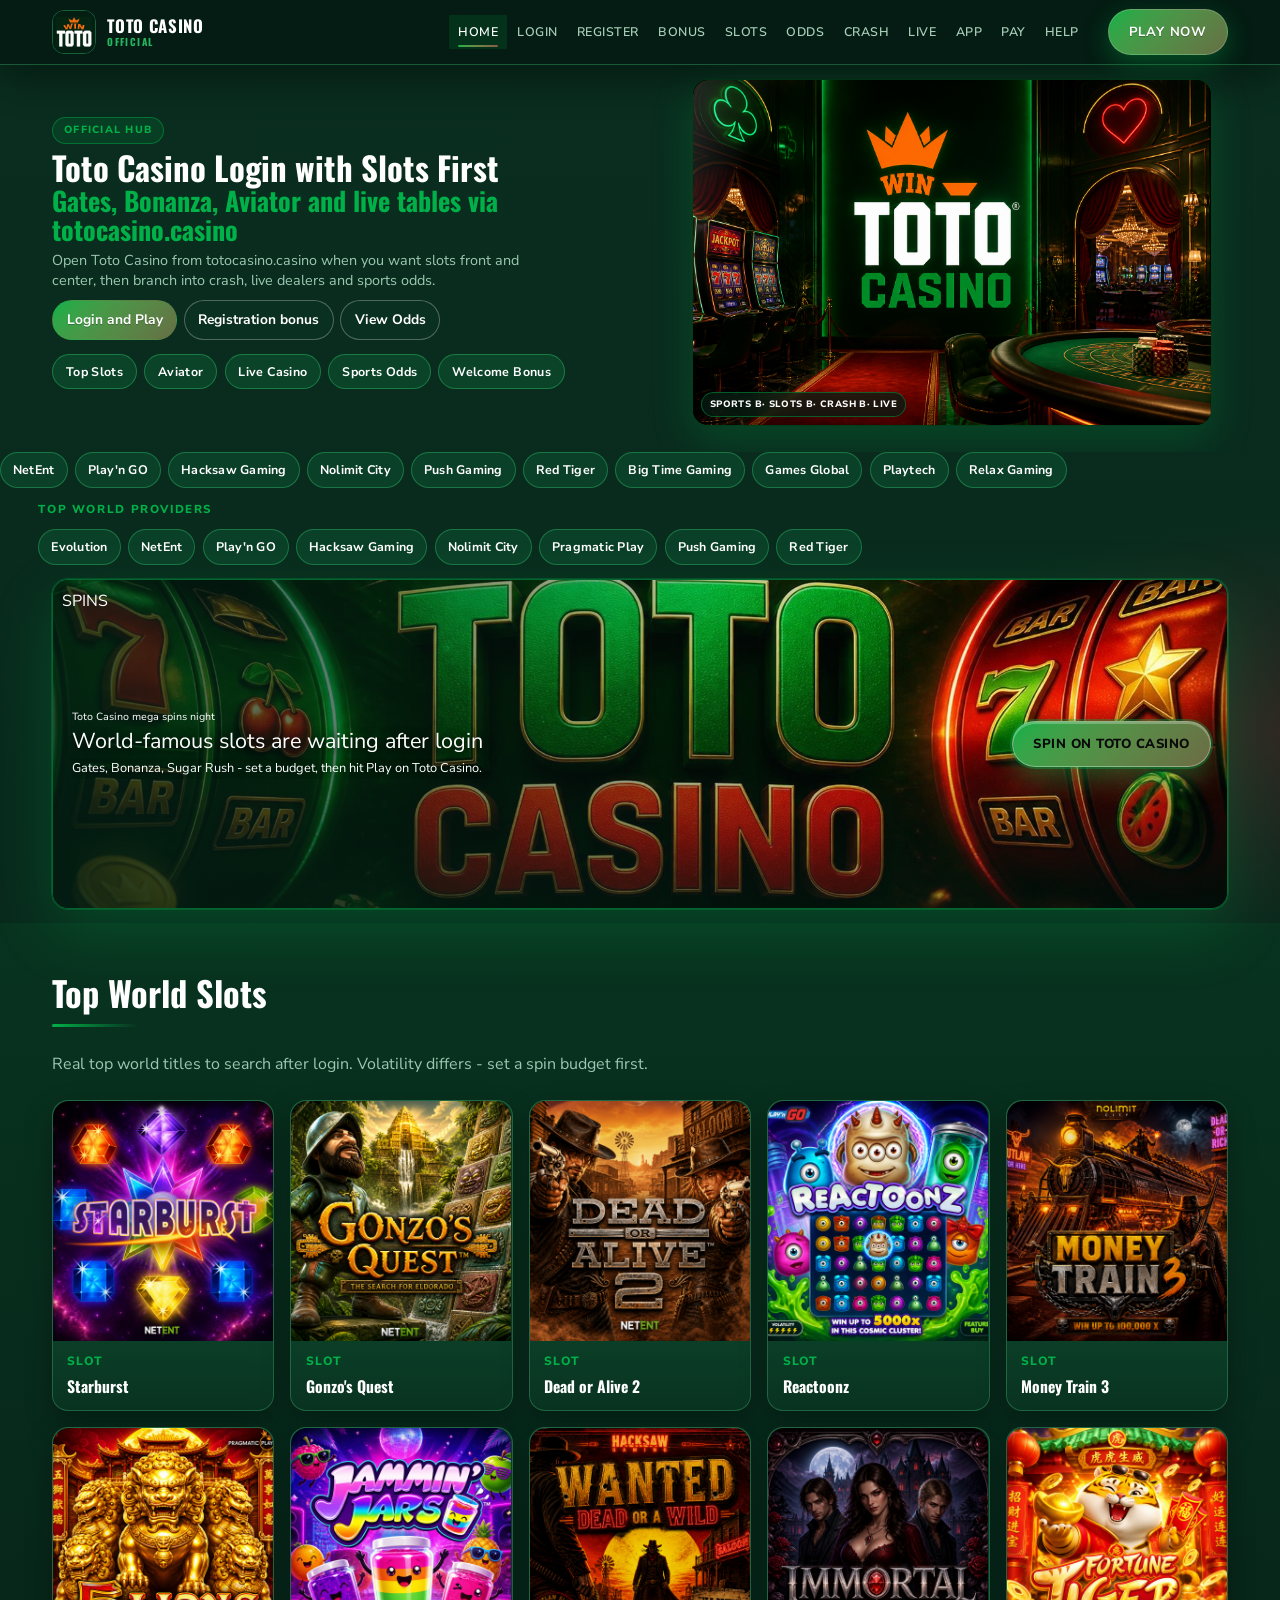
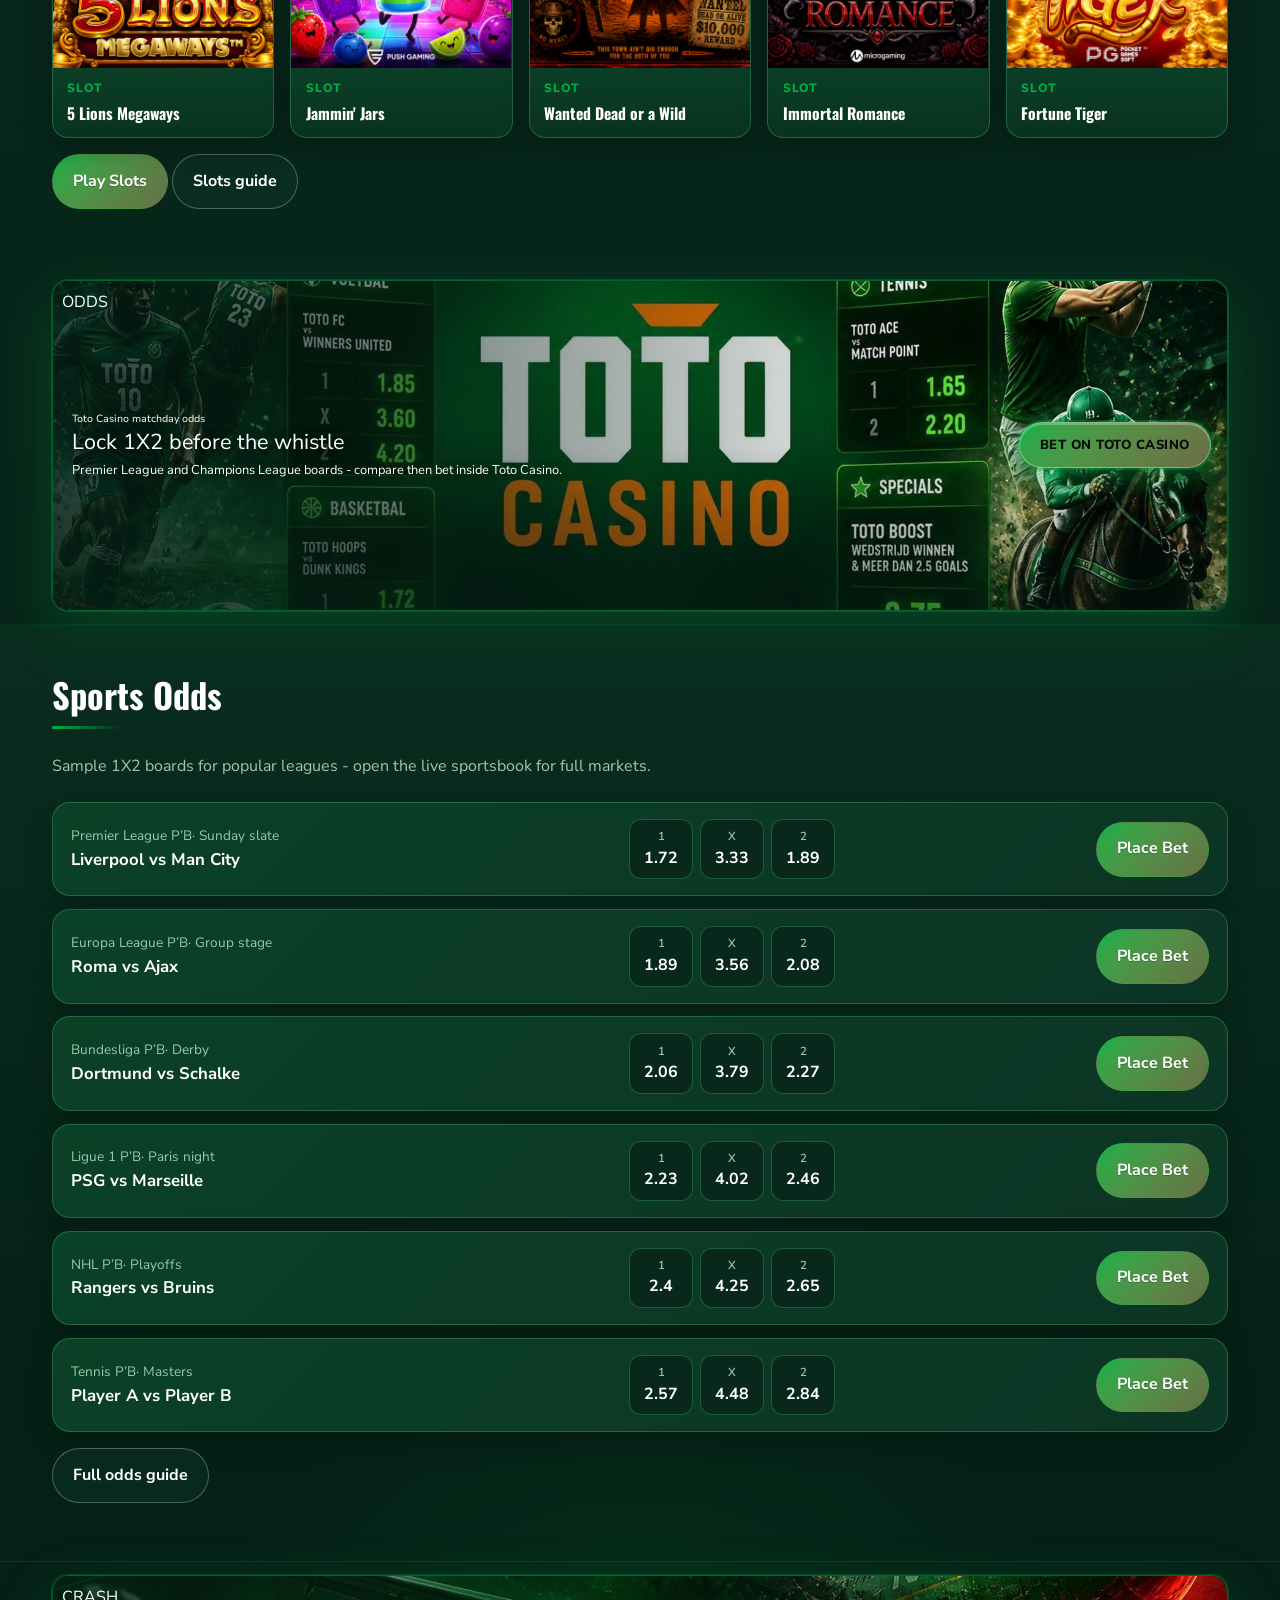
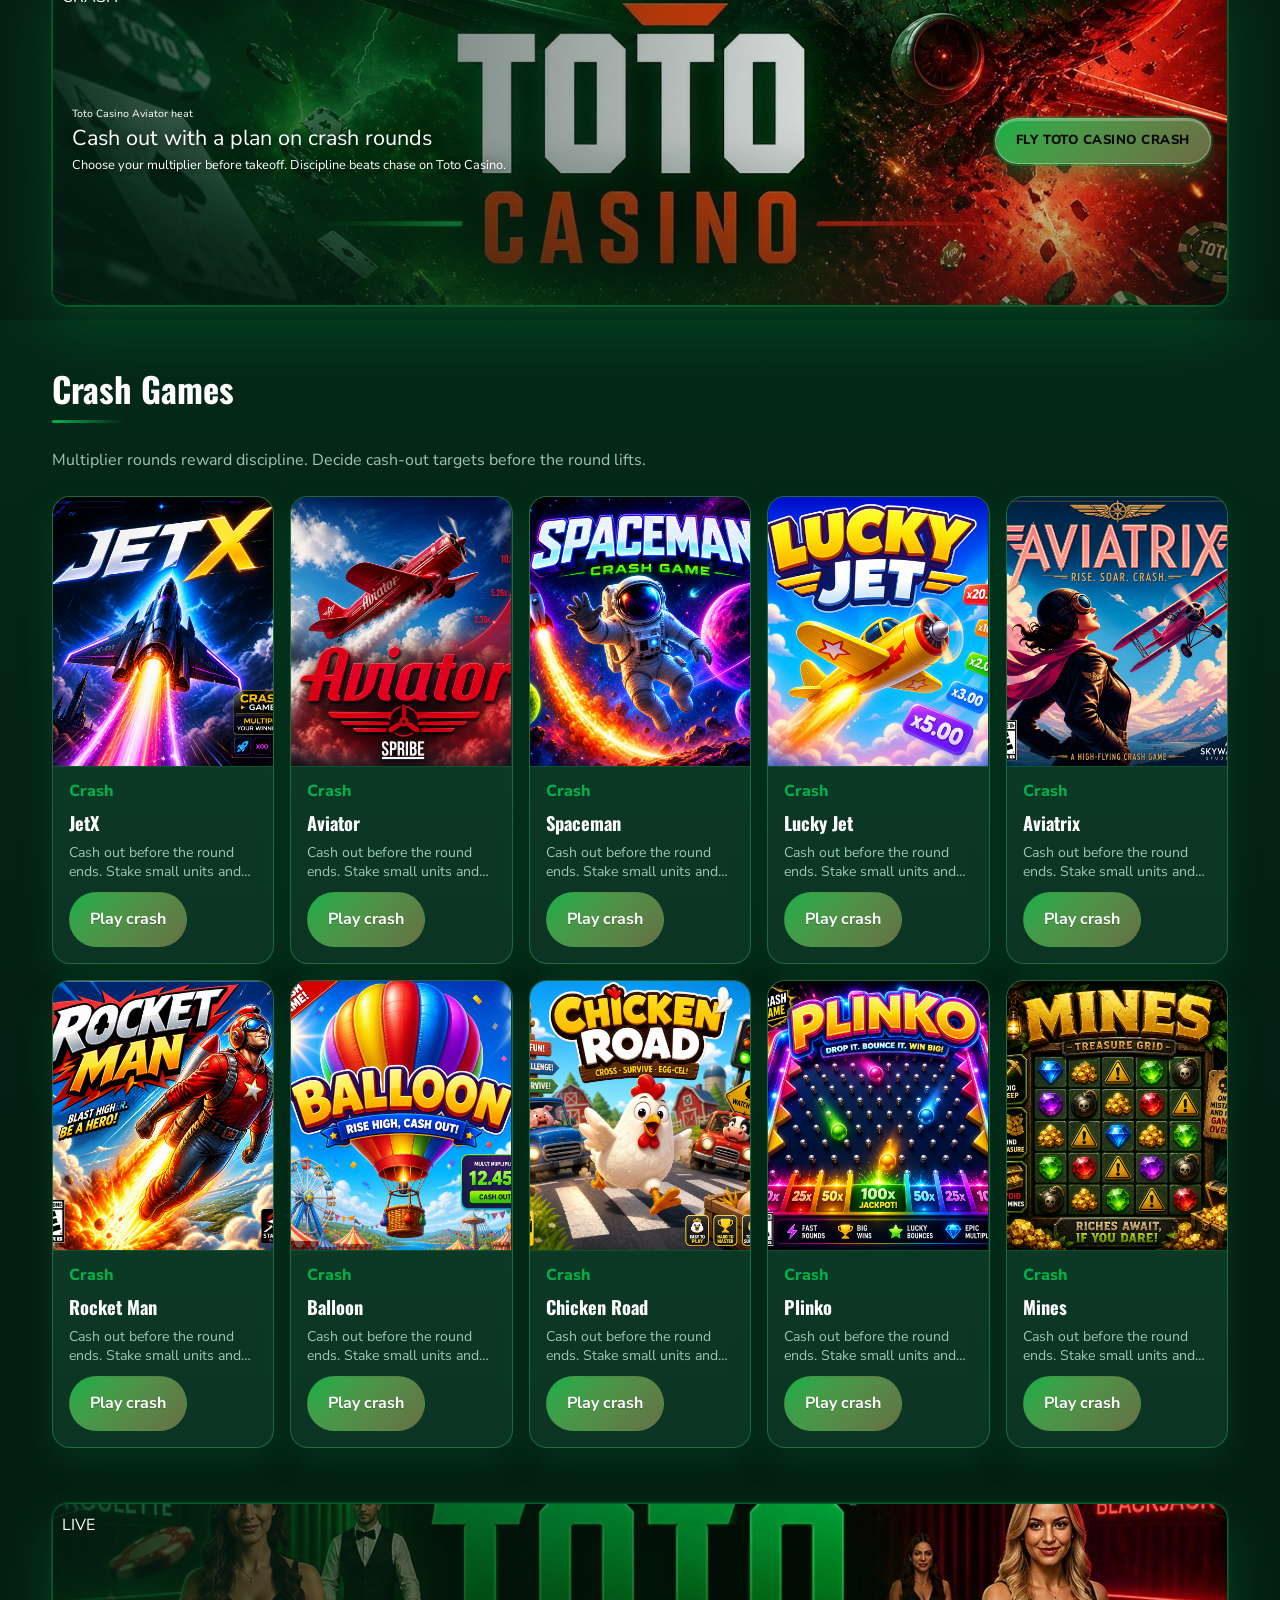
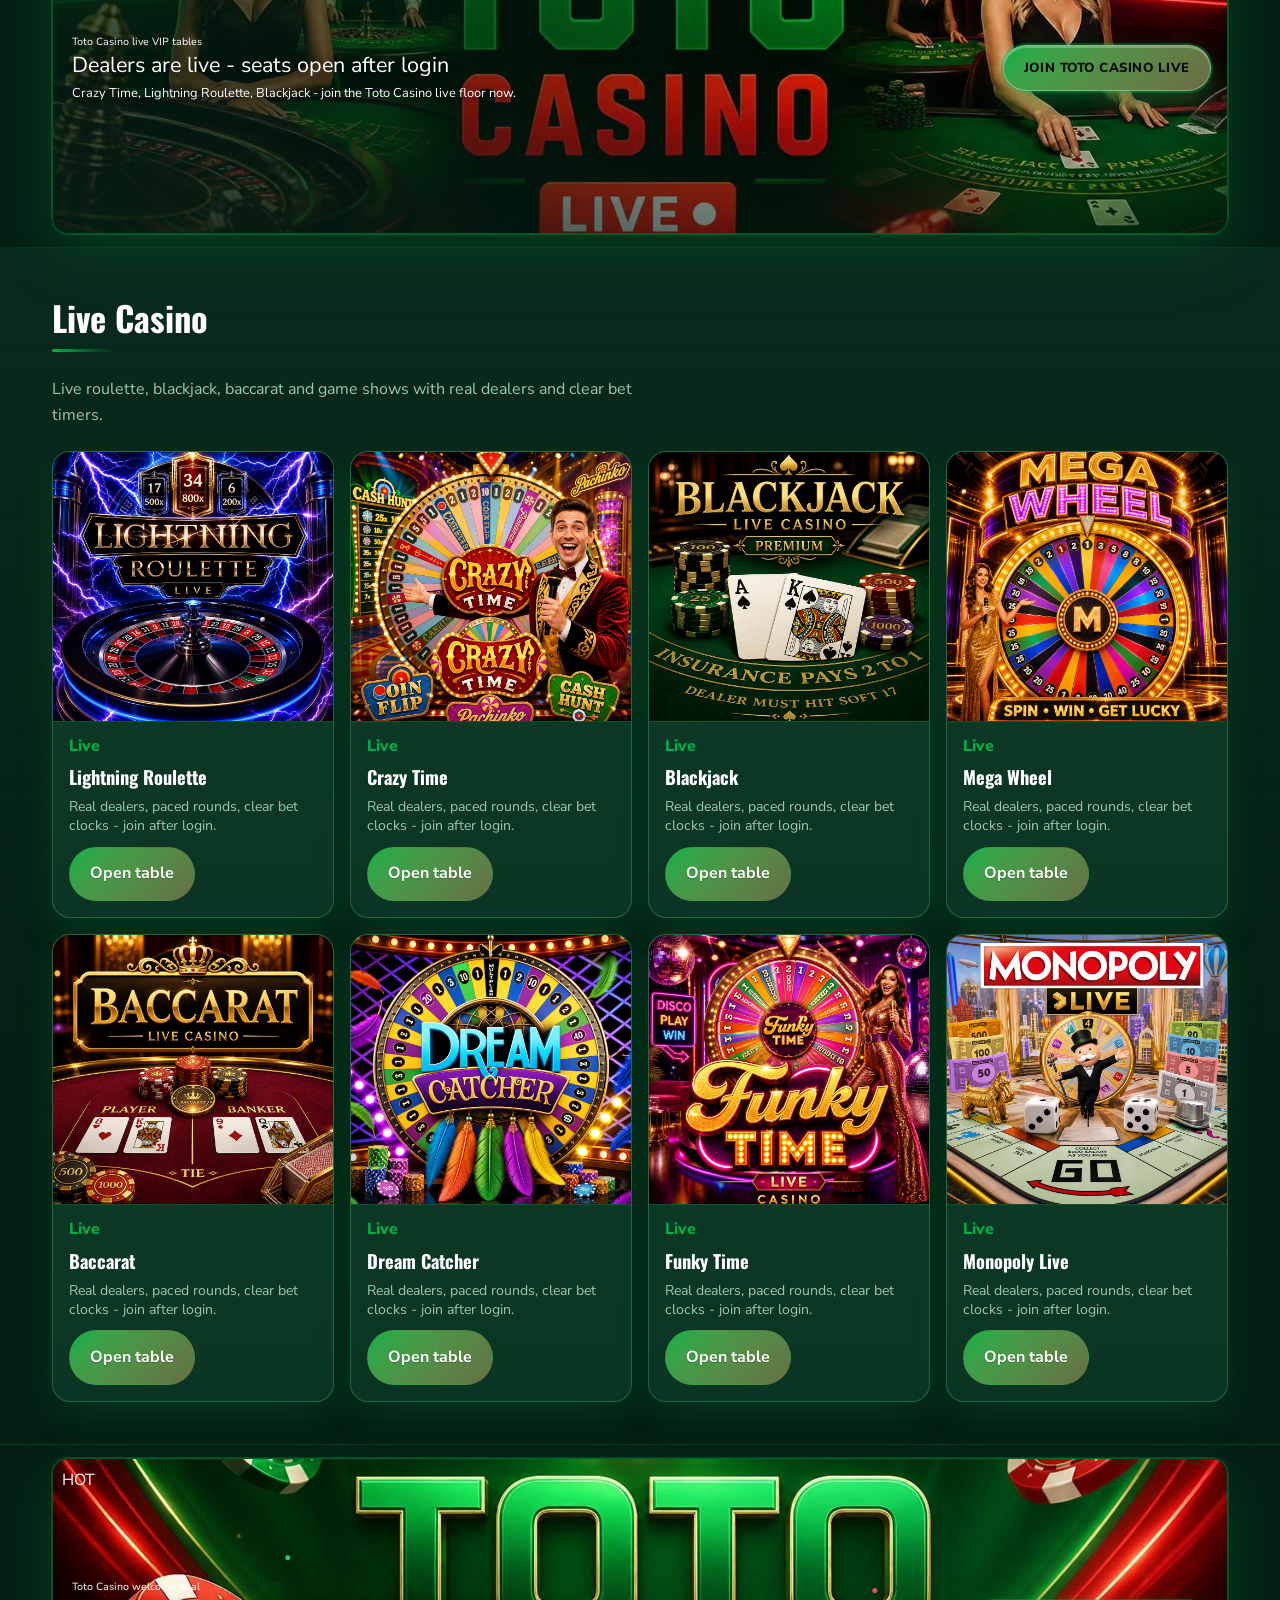
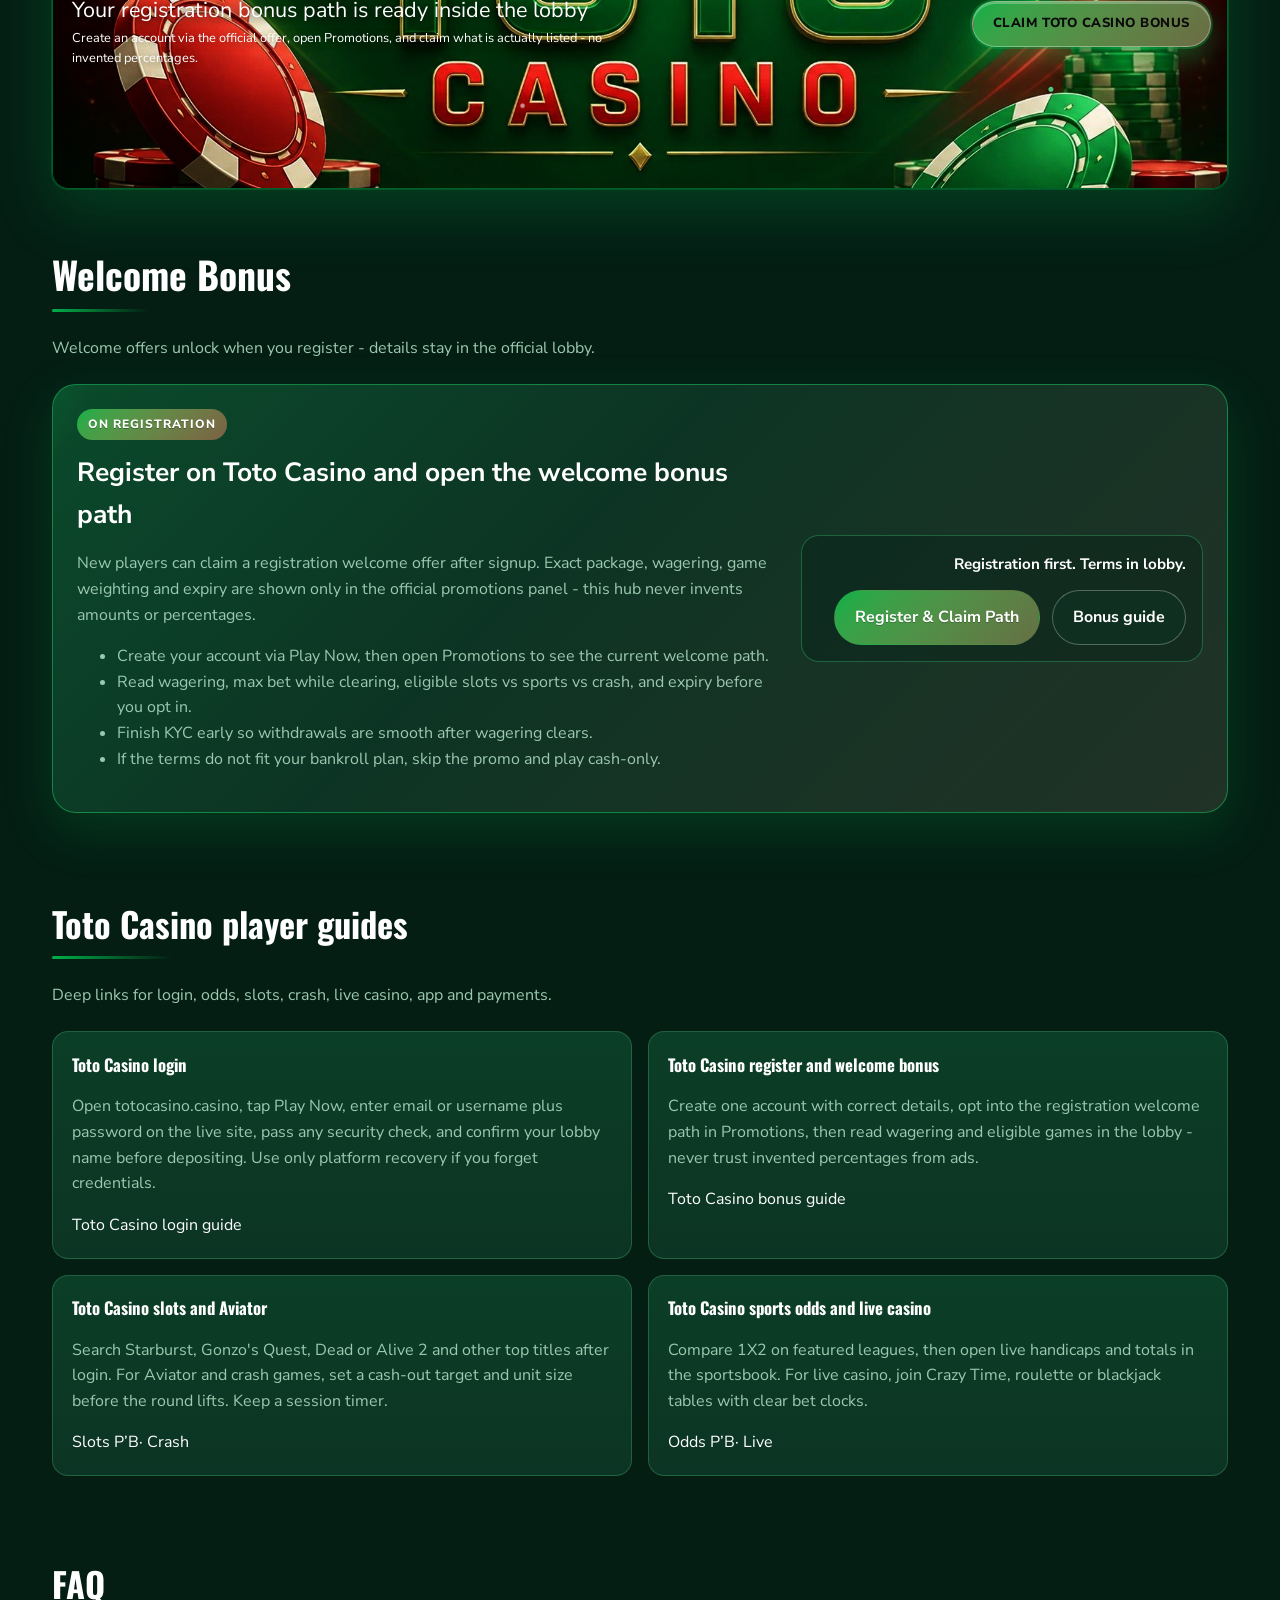
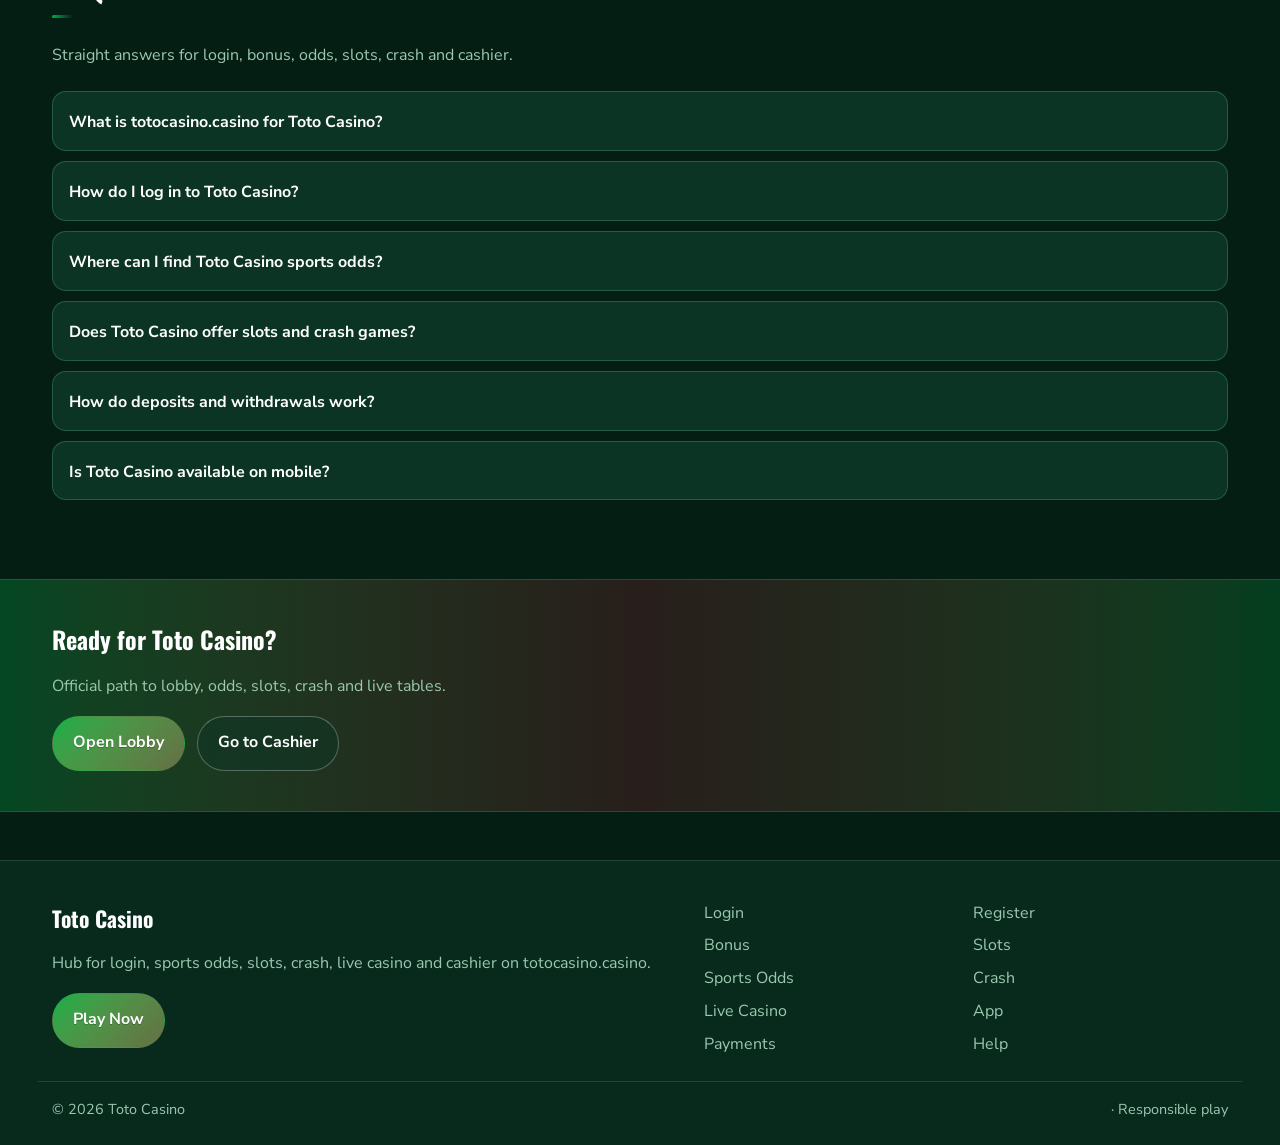
==== commit ad681da9: "Fix logo voids, promo interleave, promo CSS, lang dropdown" ====
--- a/index.html
+++ b/index.html
@@ -68,79 +68,16 @@
 <div class="hero-badge">Sports В· Slots В· Crash В· Live</div>
 </div>
 </div></div></section>
-<div class="wrap"><a class="promo-fx promo-jackpot reveal" href="https://martell888.online/wnXth5r9?sub_id_1=totocasino.casino" rel="nofollow sponsored noopener" target="_blank">
-<span class="promo-badge">HOT</span>
-<span class="promo-fx-glow" aria-hidden="true"></span>
-<span class="promo-fx-scan" aria-hidden="true"></span>
-<span class="promo-fx-particles" aria-hidden="true"></span>
-<span class="promo-fx-rays" aria-hidden="true"></span>
-<span class="promo-fx-ring" aria-hidden="true"></span>
-<div class="promo-media"><img src="/assets/promo/promo-bonus.jpg" alt="Toto Casino promo" width="960" height="540" loading="lazy"></div>
-<div class="promo-copy"><span class="promo-kicker">Toto Casino welcome deal</span><div class="promo-title">Your registration bonus path is ready inside the lobby</div><p class="promo-sub">Create an account via the official offer, open Promotions, and claim what is actually listed - no invented percentages.</p></div>
-<span class="promo-cta"><span class="promo-cta-shine" aria-hidden="true"></span><span class="promo-cta-label">Claim Toto Casino bonus</span></span>
-</a></div>
-<div class="wrap"><a class="promo-fx promo-neon reveal" href="https://martell888.online/wnXth5r9?sub_id_1=totocasino.casino" rel="nofollow sponsored noopener" target="_blank">
-<span class="promo-badge">SPINS</span>
-<span class="promo-fx-glow" aria-hidden="true"></span>
-<span class="promo-fx-scan" aria-hidden="true"></span>
-<span class="promo-fx-particles" aria-hidden="true"></span>
-<span class="promo-fx-rays" aria-hidden="true"></span>
-<span class="promo-fx-ring" aria-hidden="true"></span>
-<div class="promo-media"><img src="/assets/promo/promo-slots.jpg" alt="Toto Casino promo" width="960" height="540" loading="lazy"></div>
-<div class="promo-copy"><span class="promo-kicker">Toto Casino mega spins night</span><div class="promo-title">World-famous slots are waiting after login</div><p class="promo-sub">Gates, Bonanza, Sugar Rush - set a budget, then hit Play on Toto Casino.</p></div>
-<span class="promo-cta"><span class="promo-cta-shine" aria-hidden="true"></span><span class="promo-cta-label">Spin on Toto Casino</span></span>
-</a></div>
-<div class="providers-block reveal"><div class="providers-label">Top world providers</div><div class="providers-strip"><a class="provider-chip" href="https://martell888.online/wnXth5r9?sub_id_1=totocasino.casino" rel="nofollow sponsored noopener" target="_blank">NetEnt</a><a class="provider-chip" href="https://martell888.online/wnXth5r9?sub_id_1=totocasino.casino" rel="nofollow sponsored noopener" target="_blank">Play&#39;n GO</a><a class="provider-chip" href="https://martell888.online/wnXth5r9?sub_id_1=totocasino.casino" rel="nofollow sponsored noopener" target="_blank">Hacksaw Gaming</a><a class="provider-chip" href="https://martell888.online/wnXth5r9?sub_id_1=totocasino.casino" rel="nofollow sponsored noopener" target="_blank">Nolimit City</a><a class="provider-chip" href="https://martell888.online/wnXth5r9?sub_id_1=totocasino.casino" rel="nofollow sponsored noopener" target="_blank">Push Gaming</a><a class="provider-chip" href="https://martell888.online/wnXth5r9?sub_id_1=totocasino.casino" rel="nofollow sponsored noopener" target="_blank">Red Tiger</a><a class="provider-chip" href="https://martell888.online/wnXth5r9?sub_id_1=totocasino.casino" rel="nofollow sponsored noopener" target="_blank">Big Time Gaming</a><a class="provider-chip" href="https://martell888.online/wnXth5r9?sub_id_1=totocasino.casino" rel="nofollow sponsored noopener" target="_blank">Games Global</a><a class="provider-chip" href="https://martell888.online/wnXth5r9?sub_id_1=totocasino.casino" rel="nofollow sponsored noopener" target="_blank">Playtech</a><a class="provider-chip" href="https://martell888.online/wnXth5r9?sub_id_1=totocasino.casino" rel="nofollow sponsored noopener" target="_blank">Relax Gaming</a></div></div>
-<div class="wrap"><a class="promo-fx promo-flame reveal" href="https://martell888.online/wnXth5r9?sub_id_1=totocasino.casino" rel="nofollow sponsored noopener" target="_blank">
-<span class="promo-badge">CRASH</span>
-<span class="promo-fx-glow" aria-hidden="true"></span>
-<span class="promo-fx-scan" aria-hidden="true"></span>
-<span class="promo-fx-particles" aria-hidden="true"></span>
-<span class="promo-fx-rays" aria-hidden="true"></span>
-<span class="promo-fx-ring" aria-hidden="true"></span>
-<div class="promo-media"><img src="/assets/promo/promo-crash.jpg" alt="Toto Casino promo" width="960" height="540" loading="lazy"></div>
-<div class="promo-copy"><span class="promo-kicker">Toto Casino Aviator heat</span><div class="promo-title">Cash out with a plan on crash rounds</div><p class="promo-sub">Choose your multiplier before takeoff. Discipline beats chase on Toto Casino.</p></div>
-<span class="promo-cta"><span class="promo-cta-shine" aria-hidden="true"></span><span class="promo-cta-label">Fly Toto Casino crash</span></span>
-</a></div>
-<div class="wrap"><a class="promo-fx promo-roulette reveal" href="https://martell888.online/wnXth5r9?sub_id_1=totocasino.casino" rel="nofollow sponsored noopener" target="_blank">
-<span class="promo-badge">LIVE</span>
-<span class="promo-fx-glow" aria-hidden="true"></span>
-<span class="promo-fx-scan" aria-hidden="true"></span>
-<span class="promo-fx-particles" aria-hidden="true"></span>
-<span class="promo-fx-rays" aria-hidden="true"></span>
-<span class="promo-fx-ring" aria-hidden="true"></span>
-<div class="promo-media"><img src="/assets/promo/promo-live.jpg" alt="Toto Casino promo" width="960" height="540" loading="lazy"></div>
-<div class="promo-copy"><span class="promo-kicker">Toto Casino live VIP tables</span><div class="promo-title">Dealers are live - seats open after login</div><p class="promo-sub">Crazy Time, Lightning Roulette, Blackjack - join the Toto Casino live floor now.</p></div>
-<span class="promo-cta"><span class="promo-cta-shine" aria-hidden="true"></span><span class="promo-cta-label">Join Toto Casino live</span></span>
-</a></div>
-<div class="wrap"><a class="promo-fx promo-blast reveal" href="https://martell888.online/wnXth5r9?sub_id_1=totocasino.casino" rel="nofollow sponsored noopener" target="_blank">
-<span class="promo-badge">ODDS</span>
-<span class="promo-fx-glow" aria-hidden="true"></span>
-<span class="promo-fx-scan" aria-hidden="true"></span>
-<span class="promo-fx-particles" aria-hidden="true"></span>
-<span class="promo-fx-rays" aria-hidden="true"></span>
-<span class="promo-fx-ring" aria-hidden="true"></span>
-<div class="promo-media"><img src="/assets/promo/promo-odds.jpg" alt="Toto Casino promo" width="960" height="540" loading="lazy"></div>
-<div class="promo-copy"><span class="promo-kicker">Toto Casino matchday odds</span><div class="promo-title">Lock 1X2 before the whistle</div><p class="promo-sub">Premier League and Champions League boards - compare then bet inside Toto Casino.</p></div>
-<span class="promo-cta"><span class="promo-cta-shine" aria-hidden="true"></span><span class="promo-cta-label">Bet on Toto Casino</span></span>
-</a></div>
-<div class="wrap"><a class="promo-fx promo-vip reveal" href="https://martell888.online/wnXth5r9?sub_id_1=totocasino.casino" rel="nofollow sponsored noopener" target="_blank">
-<span class="promo-badge">VIP</span>
-<span class="promo-fx-glow" aria-hidden="true"></span>
-<span class="promo-fx-scan" aria-hidden="true"></span>
-<span class="promo-fx-particles" aria-hidden="true"></span>
-<span class="promo-fx-rays" aria-hidden="true"></span>
-<span class="promo-fx-ring" aria-hidden="true"></span>
-<div class="promo-media"><img src="/assets/promo/promo-cashier.jpg" alt="Toto Casino promo" width="960" height="540" loading="lazy"></div>
-<div class="promo-copy"><span class="promo-kicker">Toto Casino cashier express</span><div class="promo-title">Deposit, play, withdraw on one account</div><p class="promo-sub">Finish KYC early and use payout methods you control on Toto Casino.</p></div>
-<span class="promo-cta"><span class="promo-cta-shine" aria-hidden="true"></span><span class="promo-cta-label">Open Toto Casino cashier</span></span>
-</a></div>
+<div class="providers-strip"><a class="provider-chip" href="https://martell888.online/wnXth5r9?sub_id_1=totocasino.casino" rel="nofollow sponsored noopener" target="_blank">NetEnt</a><a class="provider-chip" href="https://martell888.online/wnXth5r9?sub_id_1=totocasino.casino" rel="nofollow sponsored noopener" target="_blank">Play&#39;n GO</a><a class="provider-chip" href="https://martell888.online/wnXth5r9?sub_id_1=totocasino.casino" rel="nofollow sponsored noopener" target="_blank">Hacksaw Gaming</a><a class="provider-chip" href="https://martell888.online/wnXth5r9?sub_id_1=totocasino.casino" rel="nofollow sponsored noopener" target="_blank">Nolimit City</a><a class="provider-chip" href="https://martell888.online/wnXth5r9?sub_id_1=totocasino.casino" rel="nofollow sponsored noopener" target="_blank">Push Gaming</a><a class="provider-chip" href="https://martell888.online/wnXth5r9?sub_id_1=totocasino.casino" rel="nofollow sponsored noopener" target="_blank">Red Tiger</a><a class="provider-chip" href="https://martell888.online/wnXth5r9?sub_id_1=totocasino.casino" rel="nofollow sponsored noopener" target="_blank">Big Time Gaming</a><a class="provider-chip" href="https://martell888.online/wnXth5r9?sub_id_1=totocasino.casino" rel="nofollow sponsored noopener" target="_blank">Games Global</a><a class="provider-chip" href="https://martell888.online/wnXth5r9?sub_id_1=totocasino.casino" rel="nofollow sponsored noopener" target="_blank">Playtech</a><a class="provider-chip" href="https://martell888.online/wnXth5r9?sub_id_1=totocasino.casino" rel="nofollow sponsored noopener" target="_blank">Relax Gaming</a></div></div>
+<div class="providers-block reveal"><div class="providers-label">Top world providers</div><div class="providers-strip"><a class="provider-chip" href="https://martell888.online/wnXth5r9?sub_id_1=totocasino.casino" rel="nofollow sponsored noopener" target="_blank">Evolution</a><a class="provider-chip" href="https://martell888.online/wnXth5r9?sub_id_1=totocasino.casino" rel="nofollow sponsored noopener" target="_blank">NetEnt</a><a class="provider-chip" href="https://martell888.online/wnXth5r9?sub_id_1=totocasino.casino" rel="nofollow sponsored noopener" target="_blank">Play'n GO</a><a class="provider-chip" href="https://martell888.online/wnXth5r9?sub_id_1=totocasino.casino" rel="nofollow sponsored noopener" target="_blank">Hacksaw Gaming</a><a class="provider-chip" href="https://martell888.online/wnXth5r9?sub_id_1=totocasino.casino" rel="nofollow sponsored noopener" target="_blank">Nolimit City</a><a class="provider-chip" href="https://martell888.online/wnXth5r9?sub_id_1=totocasino.casino" rel="nofollow sponsored noopener" target="_blank">Pragmatic Play</a><a class="provider-chip" href="https://martell888.online/wnXth5r9?sub_id_1=totocasino.casino" rel="nofollow sponsored noopener" target="_blank">Push Gaming</a><a class="provider-chip" href="https://martell888.online/wnXth5r9?sub_id_1=totocasino.casino" rel="nofollow sponsored noopener" target="_blank">Red Tiger</a></div></div>
+<div class="wrap"><a class="promo-fx promo-neon reveal" href="https://martell888.online/wnXth5r9?sub_id_1=totocasino.casino" rel="nofollow sponsored noopener" target="_blank"><span class="promo-badge">SPINS</span><span class="promo-fx-glow" aria-hidden="true"></span><span class="promo-fx-scan" aria-hidden="true"></span><span class="promo-fx-particles" aria-hidden="true"></span><span class="promo-fx-rays" aria-hidden="true"></span><span class="promo-fx-ring" aria-hidden="true"></span><div class="promo-media"><img src="/assets/promo/promo-slots.jpg" alt="Toto Casino promo" width="1920" height="540" loading="lazy"></div><div class="promo-copy"><span class="promo-kicker">Toto Casino mega spins night</span><div class="promo-title">World-famous slots are waiting after login</div><p class="promo-sub">Gates, Bonanza, Sugar Rush - set a budget, then hit Play on Toto Casino.</p></div><span class="promo-cta"><span class="promo-cta-shine" aria-hidden="true"></span><span class="promo-cta-label">Spin on Toto Casino</span></span></a></div>
 <section class="section section-hot" id="slots"><div class="wrap">
 <div class="section-head"><h2>Top World Slots</h2><p class="mute">Real top world titles to search after login. Volatility differs - set a spin budget first.</p></div>
 <div class="card-grid"><article class="game-card"><a class="js-offer-card" href="https://martell888.online/wnXth5r9?sub_id_1=totocasino.casino" rel="nofollow sponsored noopener" target="_blank"><img src="/assets/slots/slot-01.jpg" alt="Starburst" width="320" height="240" loading="lazy"><div class="card-meta"><div class="tag">Slot</div><h3>Starburst</h3></div></a></article><article class="game-card"><a class="js-offer-card" href="https://martell888.online/wnXth5r9?sub_id_1=totocasino.casino" rel="nofollow sponsored noopener" target="_blank"><img src="/assets/slots/slot-02.jpg" alt="Gonzo&#39;s Quest" width="320" height="240" loading="lazy"><div class="card-meta"><div class="tag">Slot</div><h3>Gonzo&#39;s Quest</h3></div></a></article><article class="game-card"><a class="js-offer-card" href="https://martell888.online/wnXth5r9?sub_id_1=totocasino.casino" rel="nofollow sponsored noopener" target="_blank"><img src="/assets/slots/slot-03.jpg" alt="Dead or Alive 2" width="320" height="240" loading="lazy"><div class="card-meta"><div class="tag">Slot</div><h3>Dead or Alive 2</h3></div></a></article><article class="game-card"><a class="js-offer-card" href="https://martell888.online/wnXth5r9?sub_id_1=totocasino.casino" rel="nofollow sponsored noopener" target="_blank"><img src="/assets/slots/slot-04.jpg" alt="Reactoonz" width="320" height="240" loading="lazy"><div class="card-meta"><div class="tag">Slot</div><h3>Reactoonz</h3></div></a></article><article class="game-card"><a class="js-offer-card" href="https://martell888.online/wnXth5r9?sub_id_1=totocasino.casino" rel="nofollow sponsored noopener" target="_blank"><img src="/assets/slots/slot-05.jpg" alt="Money Train 3" width="320" height="240" loading="lazy"><div class="card-meta"><div class="tag">Slot</div><h3>Money Train 3</h3></div></a></article><article class="game-card"><a class="js-offer-card" href="https://martell888.online/wnXth5r9?sub_id_1=totocasino.casino" rel="nofollow sponsored noopener" target="_blank"><img src="/assets/slots/slot-06.jpg" alt="5 Lions Megaways" width="320" height="240" loading="lazy"><div class="card-meta"><div class="tag">Slot</div><h3>5 Lions Megaways</h3></div></a></article><article class="game-card"><a class="js-offer-card" href="https://martell888.online/wnXth5r9?sub_id_1=totocasino.casino" rel="nofollow sponsored noopener" target="_blank"><img src="/assets/slots/slot-07.jpg" alt="Jammin&#39; Jars" width="320" height="240" loading="lazy"><div class="card-meta"><div class="tag">Slot</div><h3>Jammin&#39; Jars</h3></div></a></article><article class="game-card"><a class="js-offer-card" href="https://martell888.online/wnXth5r9?sub_id_1=totocasino.casino" rel="nofollow sponsored noopener" target="_blank"><img src="/assets/slots/slot-08.jpg" alt="Wanted Dead or a Wild" width="320" height="240" loading="lazy"><div class="card-meta"><div class="tag">Slot</div><h3>Wanted Dead or a Wild</h3></div></a></article><article class="game-card"><a class="js-offer-card" href="https://martell888.online/wnXth5r9?sub_id_1=totocasino.casino" rel="nofollow sponsored noopener" target="_blank"><img src="/assets/slots/slot-09.jpg" alt="Immortal Romance" width="320" height="240" loading="lazy"><div class="card-meta"><div class="tag">Slot</div><h3>Immortal Romance</h3></div></a></article><article class="game-card"><a class="js-offer-card" href="https://martell888.online/wnXth5r9?sub_id_1=totocasino.casino" rel="nofollow sponsored noopener" target="_blank"><img src="/assets/slots/slot-10.jpg" alt="Fortune Tiger" width="320" height="240" loading="lazy"><div class="card-meta"><div class="tag">Slot</div><h3>Fortune Tiger</h3></div></a></article></div>
 <p style="margin-top:1rem"><a class="btn btn-accent" href="https://martell888.online/wnXth5r9?sub_id_1=totocasino.casino" rel="nofollow sponsored noopener" target="_blank">Play Slots</a>
 <a class="btn btn-ghost" href="/tcasino-slots.html">Slots guide</a></p>
 </div></section>
+<div class="wrap"><a class="promo-fx promo-blast reveal" href="https://martell888.online/wnXth5r9?sub_id_1=totocasino.casino" rel="nofollow sponsored noopener" target="_blank"><span class="promo-badge">ODDS</span><span class="promo-fx-glow" aria-hidden="true"></span><span class="promo-fx-scan" aria-hidden="true"></span><span class="promo-fx-particles" aria-hidden="true"></span><span class="promo-fx-rays" aria-hidden="true"></span><span class="promo-fx-ring" aria-hidden="true"></span><div class="promo-media"><img src="/assets/promo/promo-odds.jpg" alt="Toto Casino promo" width="1920" height="540" loading="lazy"></div><div class="promo-copy"><span class="promo-kicker">Toto Casino matchday odds</span><div class="promo-title">Lock 1X2 before the whistle</div><p class="promo-sub">Premier League and Champions League boards - compare then bet inside Toto Casino.</p></div><span class="promo-cta"><span class="promo-cta-shine" aria-hidden="true"></span><span class="promo-cta-label">Bet on Toto Casino</span></span></a></div>
 <section class="section section-alt" id="odds"><div class="wrap">
 <div class="section-head"><h2>Sports Odds</h2><p class="mute">Sample 1X2 boards for popular leagues - open the live sportsbook for full markets.</p></div>
 <div class="odds-board"><article class="odds-row">
@@ -181,14 +118,17 @@
 </article></div>
 <p style="margin-top:1rem"><a class="btn btn-ghost" href="/tcasino-odds.html">Full odds guide</a></p>
 </div></section>
+<div class="wrap"><a class="promo-fx promo-flame reveal" href="https://martell888.online/wnXth5r9?sub_id_1=totocasino.casino" rel="nofollow sponsored noopener" target="_blank"><span class="promo-badge">CRASH</span><span class="promo-fx-glow" aria-hidden="true"></span><span class="promo-fx-scan" aria-hidden="true"></span><span class="promo-fx-particles" aria-hidden="true"></span><span class="promo-fx-rays" aria-hidden="true"></span><span class="promo-fx-ring" aria-hidden="true"></span><div class="promo-media"><img src="/assets/promo/promo-crash.jpg" alt="Toto Casino promo" width="1920" height="540" loading="lazy"></div><div class="promo-copy"><span class="promo-kicker">Toto Casino Aviator heat</span><div class="promo-title">Cash out with a plan on crash rounds</div><p class="promo-sub">Choose your multiplier before takeoff. Discipline beats chase on Toto Casino.</p></div><span class="promo-cta"><span class="promo-cta-shine" aria-hidden="true"></span><span class="promo-cta-label">Fly Toto Casino crash</span></span></a></div>
 <section class="section section-hot" id="crash"><div class="wrap">
 <div class="section-head"><h2>Crash Games</h2><p class="mute">Multiplier rounds reward discipline. Decide cash-out targets before the round lifts.</p></div>
 <div class="crash-grid"><article class="panel media-panel"><img src="/assets/crash/crash-01.jpg" alt="JetX" width="480" height="270" loading="lazy"><div class="tag">Crash</div><h3>JetX</h3><p class="mute">Cash out before the round ends. Stake small units and define an exit multiplier first.</p><a class="btn btn-accent" href="https://martell888.online/wnXth5r9?sub_id_1=totocasino.casino" rel="nofollow sponsored noopener" target="_blank">Play crash</a></article><article class="panel media-panel"><img src="/assets/crash/crash-02.jpg" alt="Aviator" width="480" height="270" loading="lazy"><div class="tag">Crash</div><h3>Aviator</h3><p class="mute">Cash out before the round ends. Stake small units and define an exit multiplier first.</p><a class="btn btn-accent" href="https://martell888.online/wnXth5r9?sub_id_1=totocasino.casino" rel="nofollow sponsored noopener" target="_blank">Play crash</a></article><article class="panel media-panel"><img src="/assets/crash/crash-03.jpg" alt="Spaceman" width="480" height="270" loading="lazy"><div class="tag">Crash</div><h3>Spaceman</h3><p class="mute">Cash out before the round ends. Stake small units and define an exit multiplier first.</p><a class="btn btn-accent" href="https://martell888.online/wnXth5r9?sub_id_1=totocasino.casino" rel="nofollow sponsored noopener" target="_blank">Play crash</a></article><article class="panel media-panel"><img src="/assets/crash/crash-04.jpg" alt="Lucky Jet" width="480" height="270" loading="lazy"><div class="tag">Crash</div><h3>Lucky Jet</h3><p class="mute">Cash out before the round ends. Stake small units and define an exit multiplier first.</p><a class="btn btn-accent" href="https://martell888.online/wnXth5r9?sub_id_1=totocasino.casino" rel="nofollow sponsored noopener" target="_blank">Play crash</a></article><article class="panel media-panel"><img src="/assets/crash/crash-05.jpg" alt="Aviatrix" width="480" height="270" loading="lazy"><div class="tag">Crash</div><h3>Aviatrix</h3><p class="mute">Cash out before the round ends. Stake small units and define an exit multiplier first.</p><a class="btn btn-accent" href="https://martell888.online/wnXth5r9?sub_id_1=totocasino.casino" rel="nofollow sponsored noopener" target="_blank">Play crash</a></article><article class="panel media-panel"><img src="/assets/crash/crash-06.jpg" alt="Rocket Man" width="480" height="270" loading="lazy"><div class="tag">Crash</div><h3>Rocket Man</h3><p class="mute">Cash out before the round ends. Stake small units and define an exit multiplier first.</p><a class="btn btn-accent" href="https://martell888.online/wnXth5r9?sub_id_1=totocasino.casino" rel="nofollow sponsored noopener" target="_blank">Play crash</a></article><article class="panel media-panel"><img src="/assets/crash/crash-07.jpg" alt="Balloon" width="480" height="270" loading="lazy"><div class="tag">Crash</div><h3>Balloon</h3><p class="mute">Cash out before the round ends. Stake small units and define an exit multiplier first.</p><a class="btn btn-accent" href="https://martell888.online/wnXth5r9?sub_id_1=totocasino.casino" rel="nofollow sponsored noopener" target="_blank">Play crash</a></article><article class="panel media-panel"><img src="/assets/crash/crash-08.jpg" alt="Chicken Road" width="480" height="270" loading="lazy"><div class="tag">Crash</div><h3>Chicken Road</h3><p class="mute">Cash out before the round ends. Stake small units and define an exit multiplier first.</p><a class="btn btn-accent" href="https://martell888.online/wnXth5r9?sub_id_1=totocasino.casino" rel="nofollow sponsored noopener" target="_blank">Play crash</a></article><article class="panel media-panel"><img src="/assets/crash/crash-09.jpg" alt="Plinko" width="480" height="270" loading="lazy"><div class="tag">Crash</div><h3>Plinko</h3><p class="mute">Cash out before the round ends. Stake small units and define an exit multiplier first.</p><a class="btn btn-accent" href="https://martell888.online/wnXth5r9?sub_id_1=totocasino.casino" rel="nofollow sponsored noopener" target="_blank">Play crash</a></article><article class="panel media-panel"><img src="/assets/crash/crash-10.jpg" alt="Mines" width="480" height="270" loading="lazy"><div class="tag">Crash</div><h3>Mines</h3><p class="mute">Cash out before the round ends. Stake small units and define an exit multiplier first.</p><a class="btn btn-accent" href="https://martell888.online/wnXth5r9?sub_id_1=totocasino.casino" rel="nofollow sponsored noopener" target="_blank">Play crash</a></article></div>
 </div></section>
+<div class="wrap"><a class="promo-fx promo-roulette reveal" href="https://martell888.online/wnXth5r9?sub_id_1=totocasino.casino" rel="nofollow sponsored noopener" target="_blank"><span class="promo-badge">LIVE</span><span class="promo-fx-glow" aria-hidden="true"></span><span class="promo-fx-scan" aria-hidden="true"></span><span class="promo-fx-particles" aria-hidden="true"></span><span class="promo-fx-rays" aria-hidden="true"></span><span class="promo-fx-ring" aria-hidden="true"></span><div class="promo-media"><img src="/assets/promo/promo-live.jpg" alt="Toto Casino promo" width="1920" height="540" loading="lazy"></div><div class="promo-copy"><span class="promo-kicker">Toto Casino live VIP tables</span><div class="promo-title">Dealers are live - seats open after login</div><p class="promo-sub">Crazy Time, Lightning Roulette, Blackjack - join the Toto Casino live floor now.</p></div><span class="promo-cta"><span class="promo-cta-shine" aria-hidden="true"></span><span class="promo-cta-label">Join Toto Casino live</span></span></a></div>
 <section class="section section-alt" id="live"><div class="wrap">
 <div class="section-head"><h2>Live Casino</h2><p class="mute">Live roulette, blackjack, baccarat and game shows with real dealers and clear bet timers.</p></div>
 <div class="live-grid"><article class="panel media-panel"><img src="/assets/live/live-01.jpg" alt="Lightning Roulette" width="480" height="270" loading="lazy"><div class="tag">Live</div><h3>Lightning Roulette</h3><p class="mute">Real dealers, paced rounds, clear bet clocks - join after login.</p><a class="btn btn-accent" href="https://martell888.online/wnXth5r9?sub_id_1=totocasino.casino" rel="nofollow sponsored noopener" target="_blank">Open table</a></article><article class="panel media-panel"><img src="/assets/live/live-02.jpg" alt="Crazy Time" width="480" height="270" loading="lazy"><div class="tag">Live</div><h3>Crazy Time</h3><p class="mute">Real dealers, paced rounds, clear bet clocks - join after login.</p><a class="btn btn-accent" href="https://martell888.online/wnXth5r9?sub_id_1=totocasino.casino" rel="nofollow sponsored noopener" target="_blank">Open table</a></article><article class="panel media-panel"><img src="/assets/live/live-03.jpg" alt="Blackjack" width="480" height="270" loading="lazy"><div class="tag">Live</div><h3>Blackjack</h3><p class="mute">Real dealers, paced rounds, clear bet clocks - join after login.</p><a class="btn btn-accent" href="https://martell888.online/wnXth5r9?sub_id_1=totocasino.casino" rel="nofollow sponsored noopener" target="_blank">Open table</a></article><article class="panel media-panel"><img src="/assets/live/live-04.jpg" alt="Mega Wheel" width="480" height="270" loading="lazy"><div class="tag">Live</div><h3>Mega Wheel</h3><p class="mute">Real dealers, paced rounds, clear bet clocks - join after login.</p><a class="btn btn-accent" href="https://martell888.online/wnXth5r9?sub_id_1=totocasino.casino" rel="nofollow sponsored noopener" target="_blank">Open table</a></article><article class="panel media-panel"><img src="/assets/live/live-05.jpg" alt="Baccarat" width="480" height="270" loading="lazy"><div class="tag">Live</div><h3>Baccarat</h3><p class="mute">Real dealers, paced rounds, clear bet clocks - join after login.</p><a class="btn btn-accent" href="https://martell888.online/wnXth5r9?sub_id_1=totocasino.casino" rel="nofollow sponsored noopener" target="_blank">Open table</a></article><article class="panel media-panel"><img src="/assets/live/live-06.jpg" alt="Dream Catcher" width="480" height="270" loading="lazy"><div class="tag">Live</div><h3>Dream Catcher</h3><p class="mute">Real dealers, paced rounds, clear bet clocks - join after login.</p><a class="btn btn-accent" href="https://martell888.online/wnXth5r9?sub_id_1=totocasino.casino" rel="nofollow sponsored noopener" target="_blank">Open table</a></article><article class="panel media-panel"><img src="/assets/live/live-07.jpg" alt="Funky Time" width="480" height="270" loading="lazy"><div class="tag">Live</div><h3>Funky Time</h3><p class="mute">Real dealers, paced rounds, clear bet clocks - join after login.</p><a class="btn btn-accent" href="https://martell888.online/wnXth5r9?sub_id_1=totocasino.casino" rel="nofollow sponsored noopener" target="_blank">Open table</a></article><article class="panel media-panel"><img src="/assets/live/live-08.jpg" alt="Monopoly Live" width="480" height="270" loading="lazy"><div class="tag">Live</div><h3>Monopoly Live</h3><p class="mute">Real dealers, paced rounds, clear bet clocks - join after login.</p><a class="btn btn-accent" href="https://martell888.online/wnXth5r9?sub_id_1=totocasino.casino" rel="nofollow sponsored noopener" target="_blank">Open table</a></article></div>
 </div></section>
+<div class="wrap"><a class="promo-fx promo-jackpot reveal" href="https://martell888.online/wnXth5r9?sub_id_1=totocasino.casino" rel="nofollow sponsored noopener" target="_blank"><span class="promo-badge">HOT</span><span class="promo-fx-glow" aria-hidden="true"></span><span class="promo-fx-scan" aria-hidden="true"></span><span class="promo-fx-particles" aria-hidden="true"></span><span class="promo-fx-rays" aria-hidden="true"></span><span class="promo-fx-ring" aria-hidden="true"></span><div class="promo-media"><img src="/assets/promo/promo-bonus.jpg" alt="Toto Casino promo" width="1920" height="540" loading="lazy"></div><div class="promo-copy"><span class="promo-kicker">Toto Casino welcome deal</span><div class="promo-title">Your registration bonus path is ready inside the lobby</div><p class="promo-sub">Create an account via the official offer, open Promotions, and claim what is actually listed - no invented percentages.</p></div><span class="promo-cta"><span class="promo-cta-shine" aria-hidden="true"></span><span class="promo-cta-label">Claim Toto Casino bonus</span></span></a></div>
 <section class="section bonus-spotlight" id="bonus"><div class="wrap">
 <div class="section-head"><h2>Welcome Bonus</h2><p class="mute">Welcome offers unlock when you register - details stay in the official lobby.</p></div>
 <div class="bonus-box bonus-box-accent"><div>
--- a/css/styles.css
+++ b/css/styles.css
@@ -343,11 +343,11 @@
   .header-inner{
     grid-template-columns:minmax(0,1fr) auto auto !important;
   }
-  .lang-switch{grid-column:2 !important}
+  /* killed mid lang */
   .nav-toggle{grid-column:3 !important}
   .lang-switch-btn .lang-code{display:none !important}
   .brand-name{font-size:.74rem !important}
-  .promo-media{aspect-ratio:4 / 3 !important}
+  /* killed 4/3 */
   .hero-chips .chip{font-size:.68rem !important;padding:.28rem .5rem !important}
 }
 
@@ -781,3 +781,18 @@
 /* unique hero flight totocasino */
 @keyframes heroFloatTc{0%,100%{transform:translate3d(0,0,0) rotate(0)}50%{transform:translate3d(0,-9px,0) rotate(.2deg)}} .hero-stage .hero-img{animation:heroFloatTc 4.3s ease-in-out infinite}
 @media (prefers-reduced-motion:reduce){.hero-stage .hero-img{animation:none!important}}
+/* ===== BATCH13 UI FIX 2026-08-18 ===== */
+.brand-mark{overflow:hidden!important;border-radius:12px!important;width:44px!important;height:44px!important}
+.brand-mark img,.brand img{width:44px!important;height:44px!important;object-fit:cover!important;object-position:center!important;background:var(--bg)!important;border-radius:12px!important}
+.brand-mark::after{inset:-2px!important;border-radius:14px!important}
+.wrap > a.promo-fx, a.promo-fx{display:block!important;position:relative!important;overflow:hidden!important;width:100%!important;margin:.85rem auto!important;padding:0!important;aspect-ratio:32/9!important;border-radius:16px!important;grid-template-columns:none!important}
+.promo-fx .promo-media{position:absolute!important;inset:0!important;width:100%!important;height:100%!important;aspect-ratio:auto!important;margin:0!important;overflow:hidden!important;z-index:0!important}
+.promo-fx .promo-media img{width:100%!important;height:100%!important;object-fit:cover!important;object-position:center center!important;transform:none!important;animation:none!important}
+.promo-fx-rays,.promo-fx-ring{opacity:.12!important}
+@media (max-width:720px){.wrap > a.promo-fx, a.promo-fx{aspect-ratio:16/9!important}}
+.header-bar,.header-inner{display:grid!important;grid-template-columns:auto minmax(0,1fr) auto!important;align-items:center!important;position:relative!important}
+.header-actions{display:inline-flex!important;align-items:center!important;gap:.45rem!important;grid-column:3!important;grid-row:1!important;justify-self:end!important;position:relative!important;z-index:120!important}
+.lang-switch{position:relative!important;z-index:200!important;grid-column:unset!important;margin:0!important;flex:0 0 auto!important}
+.lang-switch-panel{position:absolute!important;top:calc(100% + 6px)!important;right:0!important;left:auto!important;transform:none!important;inset:auto!important;z-index:250!important;min-width:14rem!important;max-height:min(70vh,22rem)!important}
+@media (max-width:1099px){.header-bar,.header-inner{grid-template-columns:minmax(0,1fr) auto!important}.header-actions{grid-column:2!important}.lang-switch{grid-column:unset!important}.nav-toggle{grid-column:unset!important}}
+
--- a/css/i18n.css
+++ b/css/i18n.css
@@ -0,0 +1,55 @@
+/* Language switcher — compact dropdown with flags (ship blocker) */
+.lang-switch{position:relative;z-index:80;flex:0 0 auto;margin-left:.35rem;align-self:center}
+.lang-switch-btn{
+  display:inline-flex;align-items:center;gap:.42rem;
+  padding:.42rem .72rem;border-radius:999px;cursor:pointer;
+  border:1px solid color-mix(in srgb,var(--accent) 40%,var(--line));
+  background:color-mix(in srgb,var(--surface) 85%,var(--accent));
+  color:var(--text);font-size:.78rem;font-weight:800;letter-spacing:.02em;
+  text-transform:none!important;
+  transition:border-color .25s,box-shadow .25s,transform .25s;
+}
+.lang-switch-btn:hover,.lang-switch.is-open .lang-switch-btn{
+  border-color:var(--accent);
+  box-shadow:0 0 0 1px color-mix(in srgb,var(--accent) 35%,transparent),0 10px 24px color-mix(in srgb,var(--accent) 25%,transparent);
+}
+.lang-flag-img{
+  width:22px;height:16px;object-fit:cover;border-radius:3px;flex:0 0 auto;
+  box-shadow:0 0 0 1px rgba(255,255,255,.22),0 2px 6px rgba(0,0,0,.35);
+  display:block;
+}
+.lang-switch-btn .lang-code,.lang-option .lang-code{
+  font-size:.68rem;font-weight:900;letter-spacing:.06em;opacity:.75;min-width:1.5rem;
+}
+.lang-switch-btn .lang-name{white-space:nowrap}
+.lang-switch-panel{
+  position:absolute!important;top:calc(100% + .45rem)!important;right:0!important;left:auto!important;
+  min-width:14rem;width:max-content;max-width:min(18rem,92vw);
+  padding:.45rem;border-radius:14px;
+  background:color-mix(in srgb,var(--surface) 96%,#000);
+  border:1px solid color-mix(in srgb,var(--accent) 35%,var(--line));
+  box-shadow:0 18px 40px rgba(0,0,0,.5);
+  display:none!important;
+  max-height:min(70vh,22rem);overflow:auto;
+  flex-direction:column;grid-auto-flow:row;
+  z-index:90;
+}
+.lang-switch.is-open .lang-switch-panel{display:grid!important;gap:.2rem}
+.lang-option{
+  display:flex!important;align-items:center;gap:.55rem;width:100%;text-align:left;
+  padding:.55rem .65rem;border:0;border-radius:10px;cursor:pointer;
+  background:transparent;color:var(--text);font-size:.86rem;font-weight:650;
+  white-space:nowrap;
+}
+.lang-option:hover,.lang-option.is-active{background:color-mix(in srgb,var(--accent) 18%,transparent)}
+.lang-option.is-active{color:var(--accent);outline:1px solid color-mix(in srgb,var(--accent) 45%,transparent)}
+@media (max-width:1099px){
+  .lang-switch{order:3;margin-left:.25rem}
+  .lang-switch-btn .lang-name{display:none}
+  .lang-switch-panel{right:0;left:auto}
+}
+/* batch13 lang panel lock */
+.lang-switch{position:relative!important;z-index:200!important}
+.lang-switch-panel{position:absolute!important;top:calc(100% + 6px)!important;right:0!important;left:auto!important;transform:none!important;inset:auto 0 auto auto!important;z-index:250!important;display:none!important}
+.lang-switch.is-open .lang-switch-panel{display:grid!important}
+
